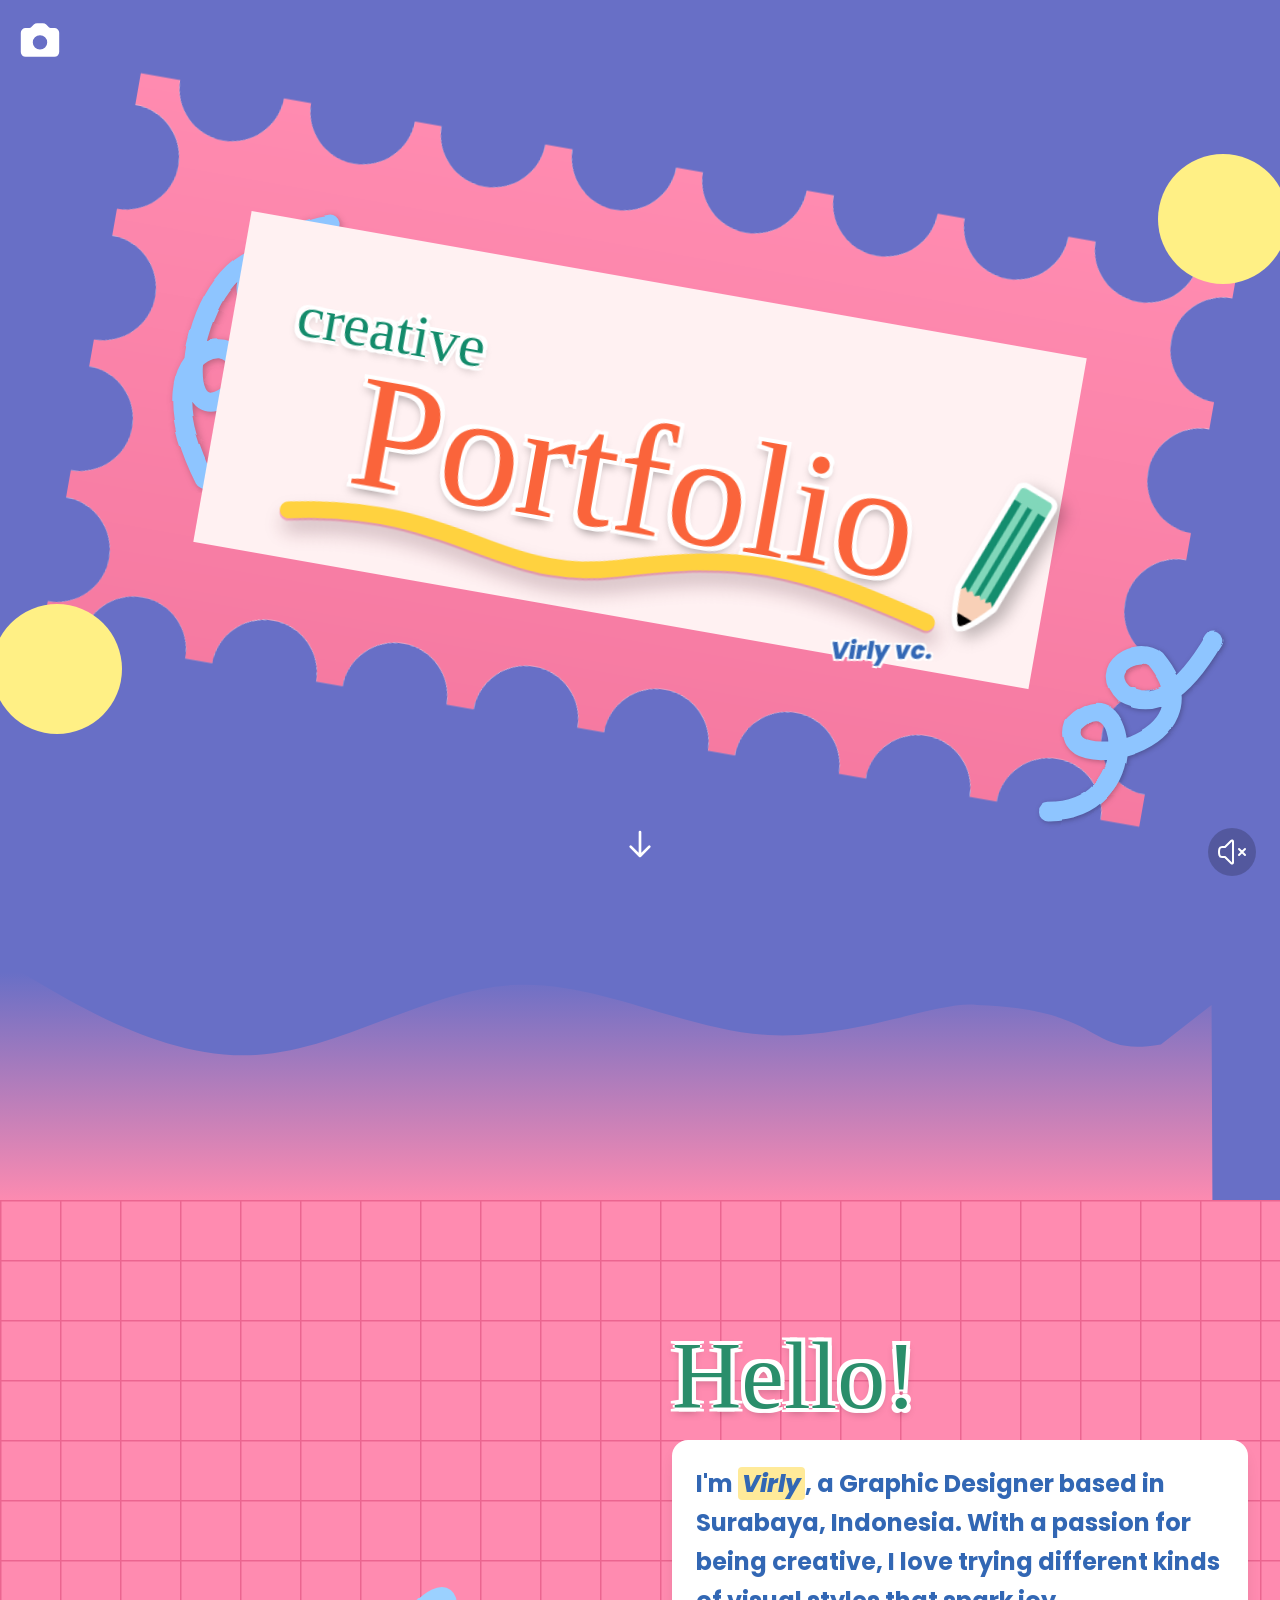
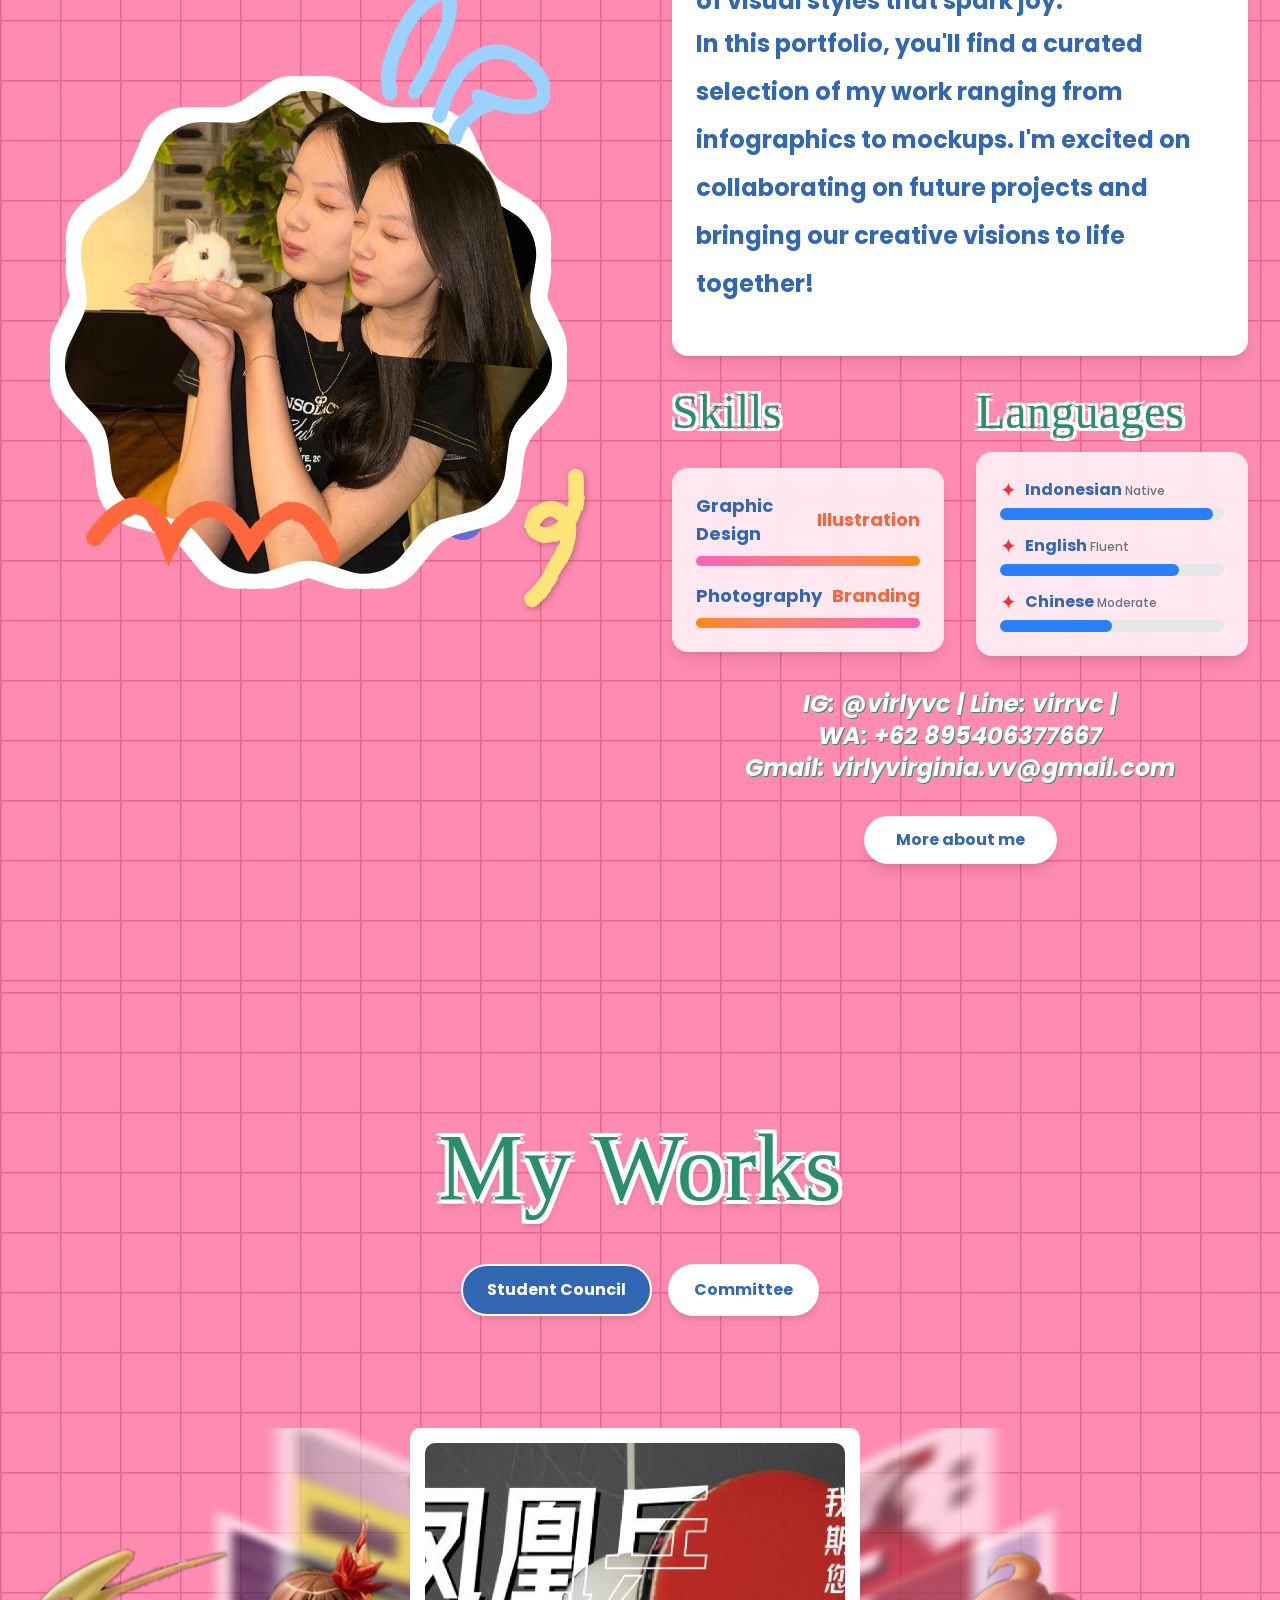
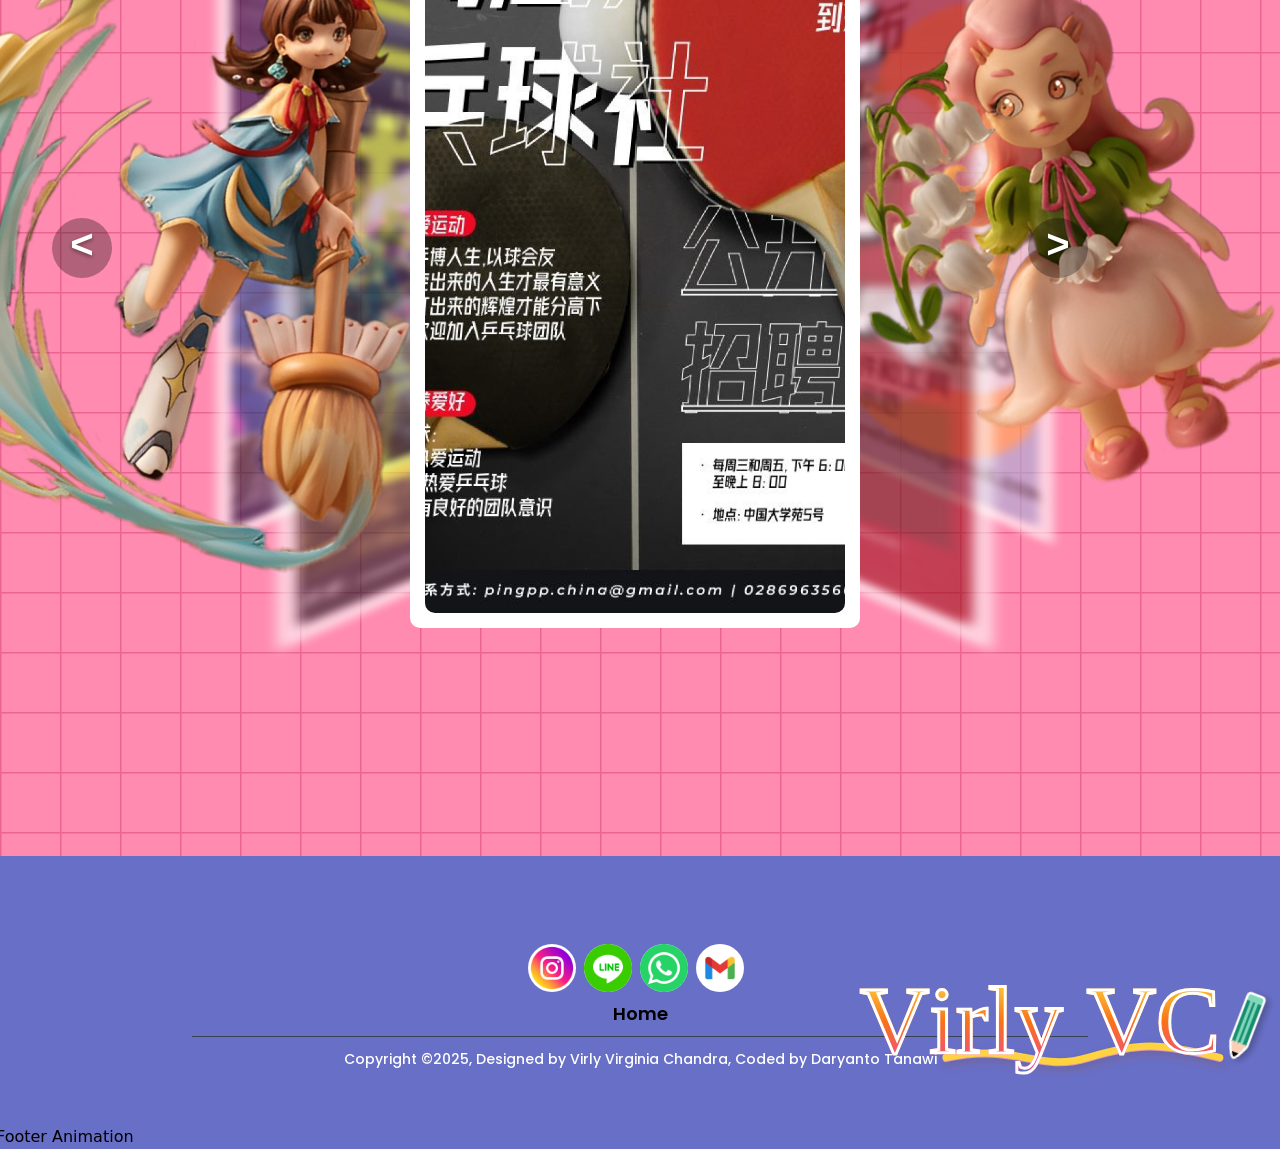
==== index.html @ 15f0fe27 "Semoga bener(?)" ====
<!DOCTYPE html>
<html lang="id">
<head>
    <meta charset="UTF-8">
    <meta name="viewport" content="width=device-width, initial-scale=1.0">
    <title>Portfolio Virly</title>

    <link rel="icon" type="image/jpeg" href="images/buat yang diatas.png">

    <link rel="stylesheet" href="app-DfEWv6P0.css">
    <script type="module" src="app-Cf7aeZ_q.js" defer></script>

    <script src="https://cdn.tailwindcss.com"></script>
    <script src="https://cdnjs.cloudflare.com/ajax/libs/gsap/2.1.3/TweenMax.min.js"></script>
    <script src="https://cdn.jsdelivr.net/npm/swiper@9/swiper-bundle.min.js"></script>
    <link rel="stylesheet" href="https://cdn.jsdelivr.net/npm/swiper@9/swiper-bundle.min.css" />
    <link rel="preconnect" href="https://fonts.googleapis.com">
    <link rel="preconnect" href="https://fonts.gstatic.com" crossorigin>
    <link href="https://fonts.googleapis.com/css2?family=Montserrat:wght@400;500&family=Plus+Jakarta+Sans:ital,wght@1,200&family=Poppins:wght@700&display=swap" rel="stylesheet">
</head>
<body class="overflow-x-hidden">
    
    <svg width="0" height="0" style="position:absolute;">
        <filter id="wobble-filter">
            <feTurbulence 
                type="fractalNoise" 
                baseFrequency="0.03" 
                numOctaves="1" 
                result="turbulence">
                <animate 
                    attributeName="baseFrequency" 
                    dur="0.2s" 
                    values="0.03;0.035;0.03" 
                    repeatCount="indefinite" />
            </feTurbulence>
            <feDisplacementMap 
                in="SourceGraphic" 
                in2="turbulence" 
                scale="4" 
                xChannelSelector="R" 
                yChannelSelector="G" />
        </filter>
    </svg>

    <main>
        <div id="global-bg" class="fixed inset-0 w-full h-full -z-10 pointer-events-none hidden">
            <video id="bg-video" autoplay loop muted playsinline
                class="absolute inset-0 w-full h-full object-cover opacity-30">
                <source src="videos/GR5.mp4" type="video/mp4">
            </video>
            <img src="images/plastic-texture.png" alt="Texture overlay"
                class="absolute inset-0 w-full h-full object-cover opacity-60">
        </div>
        <div id="design-page-wrapper">
            <section class="min-h-screen flex items-center justify-center p-4 sm:p-8 overflow-hidden bg-[#686FC6]">
                <button id="camera-trigger" class="fixed top-4 left-4 z-50 text-white hover:text-black transition-colors duration-300">
                    <svg class="w-12 h-12" fill="currentColor" viewBox="0 0 20 20"><path fill-rule="evenodd" d="M4 5a2 2 0 00-2 2v8a2 2 0 002 2h12a2 2 0 002-2V7a2 2 0 00-2-2h-1.586a1 1 0 01-.707-.293l-1.121-1.121A2 2 0 0011.172 3H8.828a2 2 0 00-1.414.586L6.293 4.707A1 1 0 015.586 5H4zm6 9a3 3 0 100-6 3 3 0 000 6z" clip-rule="evenodd"/></svg>
                </button>
                <div class="relative w-full max-w-7xl initial-animation">
                    <div class="relative">
                        <img src="images/bingkai-pink-anda.svg" 
                            class="animate-pop-in transform rotate-5 initial-animation" 
                            style="width: 100%; height: 100%; animation-delay: 0.2s; animation-fill-mode: both;" 
                            alt="Bingkai">
                        <div class="absolute top-40 left-40 -translate-x-1/4 -translate-y-1/3 text-blue-300 opacity-100 wobbly-scribble">
                            <svg width="400" height="400" viewBox="0 0 210 200" fill="none" xmlns="http://www.w3.org/2000/svg">
                                <path class="scribble-path" style="animation-delay: 3s; filter: drop-shadow(1px 1px 2px rgba(0,0,0,0.25));" d="M 59 198 C 20 120 91 115 75 151 C 33 187 56 61 106 83 C 114 92 98 114 87 109 C 68 94 97 68 125 64" stroke="currentcolor" stroke-width="10" stroke-linecap="round" stroke-linejoin="round"/>
                            </svg>
                        </div>
                        <div class="absolute bottom-15 right-1 translate-x-1/5 translate-y-1/5 text-blue-300 opacity-100 wobbly-scribble z-30">
                            <svg width="300" height="300" viewBox="0 0 210 200" fill="none" xmlns="http://www.w3.org/2000/svg">
                                <path class="scribble-path" style="animation-delay: 3.5s; filter: drop-shadow(1px 1px 2px rgba(0,0,0,0.25));" d="M 31 189 C 100 189 86 91 49 128 C 35 167 155 142 106 83 C 94 73 65 89 84 107 C 104 118 124 108 147 69" stroke="currentcolor" stroke-width="13" stroke-linecap="round" stroke-linejoin="round"/>
                            </svg>
                        </div>
                        <div class="absolute top-22 -right-10 text-yellow-200 opacity-0 animate-pop-circle" style="animation-delay: 3.8s; animation-fill-mode: both;">
                            <svg width="130" height="130" viewBox="0 0 100 100">
                                <circle cx="50" cy="50" r="50" fill="currentColor" />
                            </svg>
                        </div>
                        <div class="absolute bottom-25 -left-10 text-yellow-200 opacity-0 animate-pop-circle" style="animation-delay: 4.0s; animation-fill-mode: both;">
                            <svg width="130" height="130" viewBox="0 0 100 100">
                                <circle cx="50" cy="50" r="50" fill="currentColor" />
                            </svg>
                        </div>
                        <div class="absolute inset-0  flex items-center justify-center transform rotate-5">
                            <div class="bg-rose-50 animate-pop-in w-[calc(100%-23rem)] h-[calc(100%-27rem)] p-12 sm:p-16" 
                                style="animation-delay: 0.7s; animation-fill-mode: both;">
                                <div class="text-left animate-slide-in-up" style="animation-delay: 1.2s; animation-fill-mode: both;">
                                    <h2 class="font-drinks-fruit text-5xl sm:text-6xl" style="color: #138B6B; text-shadow: -4px -4px 0 #FFF, 4px -4px 0 #FFF, -4px 4px 0 #FFF, 4px 4px 0 #FFF, -2px 0 0 #FFF, 2px 0 0 #FFF, 0 -2px 0 #FFF, 0 2px 0 #FFF, 0 4px 8px rgba(0,0,0,0.35);">
                                        creative
                                    </h2>
                                </div>
                                <div class="text-center -mt-2 animate-slide-in-up" style="animation-delay: 1.6s; animation-fill-mode: both;">
                                    <h1 class="font-drinks-fruit font-portfolio-size leading-none" style="color: #FA643B; text-shadow: -4px -4px 0 #FFF, 4px -4px 0 #FFF, -4px 4px 0 #FFF, 4px 4px 0 #FFF, -3px 0 0 #FFF, 3px 0 0 #FFF, 0 -3px 0 #FFF, 0 3px 0 #FFF, 0 6px 10px rgba(0,0,0,0.4);">
                                        Portfolio
                                    </h1>
                                </div>
                                <div class="relative mt-[-4.5rem] h-36">
                                    <svg class="absolute top-0 left-0 w-full h-full" viewBox="0 0 300 40" style="overflow: visible;">
                                        <path class="scribble-path wobbly-scribble" style="animation-delay: 2.2s; filter: drop-shadow(2px 5px 4px rgba(0,0,0,0.2)) drop-shadow(0px 1px 0px #FFAEC7);" d="M10 25 C 80 10, 100 40, 150 25 S 220 10, 280 25" stroke="#FFD23F" stroke-width="7" fill="none" stroke-linecap="round"/>
                                        <g class="pencil-anim">
                                            <image href="images/pencil.svg" x="-15" y="-60" width="60" height="60" style="transform: rotate(335deg); filter: drop-shadow(3px 3px 3px rgba(0,0,0,0.25));" />
                                        </g>
                                    </svg>
                                    <div class="absolute -bottom-[2.5rem] w-full text-right pr-4 sm:pr-8 transform -rotate-10 animate-slide-in-right" style="animation-delay: 2.8s; animation-fill-mode: both;">
                                        <p class="font-poppins text-2xl font-extrabold italic" style="color: #3267B5; text-shadow: -2px -2px 0 #FFF, 2px -2px 0 #FFF, -2px 2px 0 #FFF, 2px 2px 0 #FFF;">
                                            Virly vc.
                                        </p>
                                    </div>
                                </div>
                            </div>
                        </div>
                    </div>
                </div>
                <div id = "scroll-arrow" class="absolute bottom-10 animate-bounce">
                    <svg xmlns="http://www.w3.org/2000/svg" class="h-8 w-8 text-white" fill="none" viewBox="0 0 24 24" stroke="currentColor">
                        <path stroke-linecap="round" stroke-linejoin="round" stroke-width="2" d="M19 14l-7 7m0 0l-7-7m7 7V3" />
                    </svg>
                </div>
            </section>
            <section id = "wave-transition-overlay" class="relative block w-full animate-wave" style="height: 300px; overflow: hidden;">
                <svg viewBox="0 0 1440 320" class="block w-full h-full" preserveAspectRatio="none">
                    <path fill="url(#gradientWave)" fill-opacity="1" 
                        d="M 0 64 L 48 90.7 C 96 117 192 171 288 165.3 C 384 160 480 96 576 90.7 C 672 85 768 139 864 144 C 960 149 1056 107 1099 112 C 1248 117 1220 168 1306 154 L 1363 112 L 1364 324 L 1321 322 C 1344 320 1248 320 1152 320 C 1056 320 960 320 864 320 C 768 320 672 320 576 320 C 480 320 384 320 288 320 C 192 320 96 320 48 320 L 0 320 Z">
                    </path>
                    <defs>
                        <linearGradient id="gradientWave" x1="0" x2="0" y1="0" y2="1">
                            <stop offset="5%" stop-color="#686FC6" />
                            <stop offset="100%" stop-color="#FF8BB0" />
                        </linearGradient>
                    </defs> 
                </svg>
            </section>
            <section id="about-me-design" class="bg-[#FF8BB0] bg-pink-grid py-20 sm:py-32 px-6 sm:px-8 relative z-10">
                <div class="animate-on-scroll max-w-[1500px] mx-auto grid grid-cols-1 md:grid-cols-2 gap-16 items-center">
                    <div class="relative w-full max-w-2xl mx-auto z-10 transform hover:scale-105 transition-transform duration-300">
                        <div class="absolute top-5 left-1/2 -translate-x-5 text-[#9BD1FF] wobbly-scribble z-30 decor-item opacity-0">  
                            <svg width="250" height="250" viewBox="0 0 100 140" fill="none">
                                <path class="scribble-path" style="animation-delay: 2s;" d="M 30 90 C 25 39 98 -3 44 90" stroke="currentColor" stroke-width="8" stroke-linecap="round"/>
                                <path class="scribble-path" style="animation-delay: 2s;" d="M 58 103 C 85 13 162 124 80 92" stroke="currentColor" stroke-width="8" stroke-linecap="round"/>
                                <path class="scribble-path" style="animation-delay: 2s;" d="M 67 115 C 67 109 80 97 85 97" stroke="currentColor" stroke-width="8" stroke-linecap="round"/>
                            </svg>
                        </div>
                        <div class="absolute -bottom-26 left-5 text-[#FF673E] wobbly-scribble z-30 decor-item opacity-0"> 
                            <svg width="300" height="300" viewBox="0 0 100 140" fill="none">
                                <path class="scribble-path" style="animation-delay: 2s;" d="M 0 25 Q 22 -6 35 28 C 38 21 54 -6 72 29 C 74 26 95 -9 110 33" stroke="currentColor" stroke-width="8" fill="none" stroke-linecap="round"/>
                            </svg>
                        </div>
                        <div class="absolute bottom-35 right-30 text-[#646CCD] opacity-0 animate-pop-circle decor-item" style="animation-delay: 2s;"> 
                            <svg width="50" height="40" viewBox="0 0 100 100">
                                <circle cx="50" cy="50" r="50" fill="currentColor" />
                            </svg>
                        </div>
                        <div class="absolute -bottom-15 -right-5 translate-x-1 translate-y-1/5 text-[#FFE479] wobbly-scribble z-30 decor-item opacity-0"> 
                            <svg width="500" height="500" viewBox="0 -50 320 200" fill="none" xmlns="http://www.w3.org/2000/svg">
                                <path class="scribble-path" style="animation-delay: 2s; filter: drop-shadow(1px 1px 2px rgba(0,0,0,0.25));" d="M 256 56 C 260 54 297 6 269 -2 C 261 -3 248 11 263 15 C 266 15 287 14 284 -22" stroke="currentcolor" stroke-width="10" stroke-linecap="round" stroke-linejoin="round"/>
                            </svg>
                        </div>
                        <img src="svg/virly-bunny.svg"
                            class="w-full h-auto relative z-10 translate-y-[-50px]
                                    [filter:drop-shadow(15px_0_0_white)_drop-shadow(-15px_0_0_white)_drop-shadow(0_15px_0_white)_drop-shadow(0_-15px_0_white)]" />
                        <img src="svg/virly-head.svg" 
                            alt="Kepala Virly luar bingkai" 
                            class="absolute top-68.5 left-82.5 w-[32%] h-auto z-20 -translate-x-4 -translate-y-8 scale-110" />
                    </div>
                    
                    <div class="animate-on-scroll flex flex-col space-y-8" style="animation-delay: 0.2s;">
                        <div>
                            <h2 class="font-drinks-fruit text-5xl md:text-8xl font-brand mb-4 animate-slide-in-up" style="color: #2A8E6B; text-shadow: -4px -4px 0 #FFF, 4px -4px 0 #FFF, -4px 4px 0 #FFF, 4px 4px 0 #FFF, -2px 0 0 #FFF, 2px 0 0 #FFF, 0 -2px 0 #FFF, 0 2px 0 #FFF, 0 4px 8px rgba(0,0,0,0.35);">Hello!</h2>
                            <div class="bg-white backdrop-blur-sm p-6 rounded-2xl shadow-lg w-full max-w-none animate-slide-in-right">
                                <p class="font-poppins font-bold text-2xl md:text-2xl leading-relaxed animate-slide-in-right" style="color: #3267B4">
                                    I'm <span class="italic font-extrabold bg-[#FFEA99] px-1 rounded">Virly</span>, a Graphic Designer based in Surabaya, Indonesia. With a passion for being creative, I love trying different kinds of visual styles that spark joy.
                                </p>
                                 <p class="font-poppins font-bold text-2xl md:text-2xl mb-6 leading-loose animate-slide-in-right" style="color: #3267B4">
                                 In this portfolio, you'll find a curated selection of my work ranging from infographics to mockups. I'm excited on collaborating on future projects and bringing our creative visions to life together!</p>
                            </div>
                        </div>

                        <div class="grid grid-cols-1 md:grid-cols-2 gap-8">
                            <div>
                                <div class="relative inline-block">
                                    <h3 class="font-drinks-fruit text-4xl md:text-5xl font-brand mb-4" style="color: #2A8E6B; text-shadow: -3px -3px 0 #FFF, 3px -3px 0 #FFF, -3px 3px 0 #FFF, 3px 3px 0 #FFF;">Skills</h3>
                                </div>
                                <div class="bg-white/80 backdrop-blur-sm p-6 rounded-2xl shadow-lg mt-4 font-poppins font-bold text-lg text-[#3267B4]">
                                    <div class="flex justify-between items-center mb-2">
                                        <span>Graphic Design</span>
                                        <span class="text-[#FA643B]">Illustration</span>
                                    </div>
                                    <div class="w-full bg-gray-200 rounded-full h-2.5">
                                        <div class="bg-gradient-to-r from-pink-400 to-orange-400 h-2.5 rounded-full"></div>
                                    </div>
                                    <div class="flex justify-between items-center mt-4 mb-2">
                                        <span>Photography</span>
                                        <span class="text-[#FA643B]">Branding</span>
                                    </div>
                                    <div class="w-full bg-gray-200 rounded-full h-2.5">
                                        <div class="bg-gradient-to-r from-orange-400 to-pink-400 h-2.5 rounded-full"></div>
                                    </div>
                                </div>
                            </div>
                
                            <div>
                                <h3 class="font-drinks-fruit text-4xl md:text-5xl font-brand mb-4" style="color: #2A8E6B; text-shadow: -3px -3px 0 #FFF, 3px -3px 0 #FFF, -3px 3px 0 #FFF, 3px 3px 0 #FFF;">Languages</h3>
                                <div class="bg-white/80 backdrop-blur-sm p-6 rounded-2xl shadow-lg mt-4 font-poppins text-[#3267B4] space-y-3">
                                    <div>
                                        <div class="flex items-center mb-1">
                                            <span class="text-red-500 text-xl mr-2">✦</span>
                                            <p class="font-bold text-md">Indonesian <span class="text-xs font-medium text-gray-500">Native</span></p>
                                        </div>
                                        <div class="w-full bg-gray-200 rounded-full h-3">
                                            <div class="bg-blue-500 h-3 rounded-full" style="width: 95%"></div>
                                        </div>
                                    </div>
                                    <div>
                                        <div class="flex items-center mb-1">
                                            <span class="text-red-500 text-xl mr-2">✦</span>
                                            <p class="font-bold text-md">English <span class="text-xs font-medium text-gray-500">Fluent</span></p>
                                        </div>
                                        <div class="w-full bg-gray-200 rounded-full h-3">
                                            <div class="bg-blue-500 h-3 rounded-full" style="width: 80%"></div>
                                        </div>
                                    </div>
                                    <div>
                                        <div class="flex items-center mb-1">
                                            <span class="text-red-500 text-xl mr-2">✦</span>
                                            <p class="font-bold text-md">Chinese <span class="text-xs font-medium text-gray-500">Moderate</span></p>
                                        </div>
                                        <div class="w-full bg-gray-200 rounded-full h-3">
                                            <div class="bg-blue-500 h-3 rounded-full" style="width: 50%"></div>
                                        </div>
                                    </div>
                                </div>
                            </div>
                        </div>

                        <div>
                            <div class="contact-links font-poppins font-bold italic text-center text-xl md:text-2xl text-white animate-slide-in-up"
                                style="text-shadow: 1px 1px 1px #2A8E6B;">
                                <p>
                                    <a href="https://www.instagram.com/virlyvc/" target="_blank" rel="noopener noreferrer">IG: @virlyvc</a> | 
                                    <a href="https://line.me/ti/p/~virrvc" target="_blank" rel="noopener noreferrer">Line: virrvc</a> | 
                                    <a href="https://wa.me/62895406377667" target="_blank" rel="noopener noreferrer">WA: +62 895406377667</a>
                                </p>
                                <p>
                                    <a href="https://mail.google.com/mail/?view=cm&fs=1&to=virlyvirginia.vv@gmail.com&su=Pertanyaan%20dari%20Website&body=Halo%20Virly%20Selamat%20Ulang%20Tahun!!!" target="_blank" rel="noopener noreferrer">Gmail: virlyvirginia.vv@gmail.com</a>
                                </p>
                            </div>
                            <div class="text-center mt-8">
                                    <button id="more-about-btn" 
                                            class="bg-white text-[#3267B4] font-poppins font-bold py-3 px-8 rounded-full shadow-lg transform hover:scale-105 transition-transform duration-300">
                                        More about me
                                    </button>
                            </div>
                        </div>
                    </div>
                </div>
            </section>
            <section id="my-works-section-design" class="w-full h-auto bg-[#FF8BB0] bg-pink-grid py-20 sm:py-32 px-6 sm:px-8 relative z-10 slider-container flex flex-col items-center">
                <h1 class="font-drinks-fruit text-5xl md:text-8xl font-brand mb-12 animate-slide-in-up" style="color: #2A8E6B; text-shadow: -4px -4px 0 #FFF, 4px -4px 0 #FFF, -4px 4px 0 #FFF, 4px 4px 0 #FFF, -2px 0 0 #FFF, 2px 0 0 #FFF, 0 -2px 0 #FFF, 0 2px 0 #FFF, 0 4px 8px rgba(0,0,0,0.35);">My Works</h1>
                <img src="images/Cathalina.png" class="w-2/3 h-auto -rotate-20 absolute z-0 translate-y-[100px] translate-x-[440px]" />
                <img src="images/eliona.png" class="w-1/2 h-auto rotate-15 absolute z-0 translate-y-[70px] -translate-x-[440px]" />
                <div id="category-filters" class="flex space-x-4 mb-12">
                    <button class="category-btn active" data-category="student-council">Student Council</button>
                    <button class="category-btn" data-category="committee">Committee</button>
                </div>
                <div id="slider-student-council" class="slider-wrapper active">
                    <div class="slider mt-16 mr-35 relative flex items-center justify-center">
                        <div class="item">
                            <img src="images/Asset 1@4x.png" alt="Student Council 1">
                        </div>
                        <div class="item">
                            <img src="images/Asset 2@4x.png" alt="Student Council 2">
                        </div>
                        <div class="item">
                            <img src="images/Asset 3@4x.png" alt="Student Council 3">
                        </div>
                        <div class="item">
                            <img src="images/Asset 4@4x.png" alt="Student Council 4">
                        </div>
                        <div class="item">
                            <img src="images/Asset 5@4x.png" alt="Student Council 5">
                        </div>
                        <div class="item">
                            <img src="images/Asset 6@4x.png" alt="Student Council 6">
                        </div>
                        <div class="item">
                            <img src="images/Asset 7@4x.png" alt="Student Council 7">
                        </div>
                        <div class="item">
                            <img src="images/Asset 8@4x.png" alt="Student Council 8">
                        </div>
                        <div class="item">
                            <img src="images/Asset 9@4x.png" alt="Student Council 9">
                        </div>
                        <div class="item">
                            <img src="images/Asset 10@4x.png" alt="Student Council 10">
                        </div>
                        <button class="next absolute top-1/2 right-[20px] transform -translate-y-1/2">></button>

                        <button class="prev absolute top-1/2 left-[20px] transform -translate-y-1/2"><</button>
                    </div>
                </div>
                <div id="slider-committee" class="slider-wrapper hidden">
                    <div class="slider mt-16 mr-35 relative flex items-center justify-center">
                        <div class="item">
                            <img src="images/Asset 13@4x.png" alt="Committee 1">
                        </div>
                        <div class="item">
                            <img src="images/Asset 14@4x.png" alt="Committee 2">
                        </div>
                        <div class="item">
                            <img src="images/Asset 15@4x.png" alt="Committee 3">
                        </div>
                        <div class="item">
                            <img src="images/pce 1@4x-100.jpg" alt="Committee 3">
                        </div>
                        <div class="item">
                            <img src="images/pce 2@4x-100.jpg" alt="Committee 3">
                        </div>
                        <div class="item">
                            <img src="images/pce 3@4x-100.jpg" alt="Committee 3">
                        </div>
                        <div class="item">
                            <img src="images/asp 1@4x-100.jpg" alt="Committee 3">
                        </div>
                        <div class="item">
                            <img src="images/asp 2@4x-100.jpg" alt="Committee 3">
                        </div>
                        <button class="next absolute top-1/2 left-360 transform translate-y-1">></button>
                        <button class="prev absolute top-1/2 right-250 transform translate-y-1"><</button>
                    </div>
                </div>
                <div id="image-lightbox" class="fixed inset-0 bg-black bg-opacity-80 flex items-center justify-center z-[900] hidden p-4">
                    <button id="close-lightbox" class="absolute top-4 right-4 text-white text-5xl font-bold">&times;</button>
                    <img id="lightbox-image" src="" alt="Full-size view" class="max-w-full max-h-full">
                </div>
            </section>
            <section id="footer-design" class="bg-[#686FC6] py-20 sm:py-20 px-6 sm:px-8 relative z-10">
                <div>
                    <img src="images/cathalina ngintip.gif" alt="Footer Animation" class="w-135 absolute bottom-0 -left-5" />
                </div>

                <div class="font-drinks-fruit text-8xl absolute bottom-20 right-15 flex items-center z-50">
                    <span class="hover-lift text-gradient-custom text-stroke-2 stroke-white">V</span>
                    <span class="hover-lift text-gradient-custom text-stroke-2 stroke-white">i</span>
                    <span class="hover-lift text-gradient-custom text-stroke-2 stroke-white">r</span>
                    <span class="hover-lift text-gradient-custom text-stroke-2 stroke-white">l</span>
                    <span class="hover-lift text-gradient-custom text-stroke-2 stroke-white">y</span>
                    <span class="w-6"></span> 
                    <span class="hover-lift text-gradient-custom text-stroke-2 stroke-white">V</span>
                    <span class="hover-lift text-gradient-custom text-stroke-2 stroke-white">C</span>
                </div>
                 <div class="relative mt-[-4.5rem] h-20">
                    <svg class="absolute top-42 right-2 w-1/4 h-auto" viewBox="0 0 300 40" style="overflow: visible;">
                        <path class="scribble-path wobbly-scribble" style="animation-delay: 2.2s; filter: drop-shadow(2px 5px 4px rgba(0,0,0,0.2)) drop-shadow(0px 1px 0px #FFAEC7);" d="M10 25 C 80 10, 100 40, 150 25 S 220 10, 280 25" stroke="#FFD23F" stroke-width="7" fill="none" stroke-linecap="round"/>
                            <g class="pencil-anim">
                            <image href="images/pencil.svg" x="-15" y="-60" width="60" height="60" style="transform: rotate(335deg); filter: drop-shadow(3px 3px 3px rgba(0,0,0,0.25));" />
                        </g>
                    </svg>
                </div>
                <div class="max-w-4xl mx-auto text-center relative z-10">

                    <div class="flex justify-center mb-2">

                        <a href="https://www.instagram.com/virlyvc/" target="_blank" rel="noopener noreferrer" class="mr-2 w-12 h-12 bg-white rounded-full flex items-center justify-center text-black hover:bg-gray-200 transition-colors duration-300 transform hover:scale-110" aria-label="Instagram">
                            <img src="images/instagram.png" alt="Instagram" class="w-full h-auto">
                        </a> 

                        <a href="https://line.me/ti/p/~virrvc" target="_blank" rel="noopener noreferrer" class="mr-2 w-12 h-12 bg-white rounded-full flex items-center justify-center text-black hover:bg-gray-200 transition-colors duration-300 transform hover:scale-110" aria-label="Line">
                            <img src="images/line.png" alt="Line" class="w-full h-auto">
                        </a>

                        <a href="https://wa.me/62895406377667" target="_blank" rel="noopener noreferrer" class="mr-2 w-12 h-12 bg-white rounded-full flex items-center justify-center text-black hover:bg-gray-200 transition-colors duration-300 transform hover:scale-110" aria-label="WhatsApp">
                            <img src="images/whatsapp.png" alt="WhatsApp" class="w-full h-auto">
                        </a>

                        <a href="https://mail.google.com/mail/?view=cm&fs=1&to=virlyvirginia.vv@gmail.com" target="_blank" rel="noopener noreferrer" class="mr-2 w-12 h-12 bg-white rounded-full flex items-center justify-center text-black hover:bg-gray-200 transition-colors duration-300 transform hover:scale-110" aria-label="Gmail">
                            <img src="images/gmail.png" alt="Gmail" class="w-full h-auto">
                        </a>
                    </div>
                    
                    
                    <div class="flex justify-center space-x-8 mb-2 text-lg font-semibold">
                        <a href="#" id="home-link" class="font-poppins hover:text-gray-300 transition-colors">Home</a>
                    </div>

                    <div class="w-full h-px bg-gray-700 mb-3"></div>

                    <p class="font-poppins text-white text-sm font-medium">Copyright ©2025, Designed by Virly Virginia Chandra, Coded by Daryanto Tanawi</p>
                </div>
            </section>

        <section id="photo-page" class="relative min-h-screen w-screen hidden items-end justify-start p-12 sm:p-16 overflow-hidden">
                <img src="images/plastic-texture.png" alt=""
                    class="absolute inset-0 w-full h-full object-cover opacity-60 pointer-events-none z-20">
                <video autoplay loop muted playsinline
                    class="absolute inset-0 w-full h-full object-cover opacity-10 pointer-events-none z-10">
                    <source src="videos/GR5.mp4" type="video/mp4">
                </video>

                <div>
                    <button id="back-trigger" class="fixed top-6 left-4 z-30 text-white hover:text-black transition-colors duration-300">
                        <svg class="w-10 h-10" xmlns="http://www.w3.org/2000/svg" fill="none" viewBox="0 0 24 24" stroke-width="4" stroke="currentColor">
                            <path stroke-linecap="round" stroke-linejoin="round" d="m 16.862 4.487 l 1.687 -1.688 a 1.875 1.875 0 1 1 2.652 2.652 L 10.582 16.07 a 4.5 4.5 0 0 1 -1.897 1.13 L 6 18 l 0.8 -2.685 a 4.5 4.5 0 0 1 1.13 -1.897 l 8.932 -8.931 Z m 0 0 L 19.5 7.125" />
                        </svg>
                    </button>

                    <div class="text-white z-9999">
                        <h1 class="text-7xl sm:text-8xl md:text-8xl tracking-tight">
                            <span class="font-plus-jakarta-sans font-extralight italic">photography </span><span class="font-montserrat font-medium">portfolio.</span>
                        </h1>
                        <div class="flex justify-between items-center mt-4 text-base sm:text-lg tracking-widest font-montserrat">
                            <p class="font-medium uppercase">BY VIRLY VC</p>
                            <p class="font-normal">2025</p>
                        </div>
                    </div>
                </div>
            </section>
            <section id="bridging-photo" class="hidden">
                <div class="tulisan-slider" style="
                    --width: 120px;
                    --height: 50px;
                    --quantity: 10;
                    font-family: 'Plus Jakarta Sans', sans-serif;
                    font-weight: bold;
                ">
                    <div class="list">
                        <div class="item" style="--position: 1; display: flex; justify-content: center; align-items: center;">Virly vc.</div>
                        <div class="item" style="--position: 2; display: flex; justify-content: center; align-items: center;">Virly vc.</div>
                        <div class="item" style="--position: 3; display: flex; justify-content: center; align-items: center;">Virly vc.</div>
                        <div class="item" style="--position: 4; display: flex; justify-content: center; align-items: center;">Virly vc.</div>
                        <div class="item" style="--position: 5; display: flex; justify-content: center; align-items: center;">Virly vc.</div>
                        <div class="item" style="--position: 6; display: flex; justify-content: center; align-items: center;">Virly vc.</div>
                        <div class="item" style="--position: 7; display: flex; justify-content: center; align-items: center;">Virly vc.</div>
                        <div class="item" style="--position: 8; display: flex; justify-content: center; align-items: center;">Virly vc.</div>
                        <div class="item" style="--position: 9; display: flex; justify-content: center; align-items: center;">Virly vc.</div>
                        <div class="item" style="--position: 10; display: flex; justify-content: center; align-items: center;">Virly vc.</div>
                    </div>
                </div>
            </section>
            <section id="about-me-photo" class="relative min-h-screen w-screen hidden flex items-center justify-center p-12 sm:p-16 overflow-hidden">
                <img src="images/plastic-texture.png" alt=""
                    class="absolute inset-0 w-full h-full object-cover opacity-60 pointer-events-none z-20">
                <video autoplay loop muted playsinline
                    class="absolute inset-0 w-full h-full object-cover opacity-30 pointer-events-none z-10">
                    <source src="videos/GR5.mp4" type="video/mp4">
                </video>

                <div class="relative z-30 max-w-6xl mx-auto grid grid-cols-1 md:grid-cols-2 gap-16 items-center top-30">
                    <div class="relative w-full h-[500px] flex items-center justify-center top-25">
                        <img src="images/Foto1.png" alt="Foto 1" 
                            class="absolute rounded-lg shadow-2xl w-full max-w-sm h-auto object-cover 
                                    transition-transform duration-300 transform -translate-x-40 -translate-y-24 z-10 hover:scale-105">
                        
                        <img src="images/Foto2.png" alt="Foto 2" 
                            class="absolute rounded-lg shadow-2xl w-full max-w-sm h-auto object-cover 
                                    transition-transform duration-300 transform -translate-x-1 -translate-y-20 z-20 hover:scale-105">
                        
                        <img src="images/Foto3.png" alt="Foto 3" 
                            class="absolute rounded-lg shadow-2xl w-full max-w-sm h-auto object-cover 
                                    transition-transform duration-300 transform translate-x-20 translate-y-1 z-30 hover:scale-105">
                        
                        <img src="images/Foto4.png" alt="Foto 4" 
                            class="absolute rounded-lg shadow-2xl w-full max-w-sm h-auto object-cover 
                                    transition-transform duration-300 transform -translate-x-24 translate-y-12 z-40 hover:scale-105">
                    </div>

                    <div class="ml-28 text-white" style="text-shadow: 1px 1px 6px rgba(0,0,0,0.8);"> 
                        <h2 class="text-6xl sm:text-7xl tracking-tight mb-6">
                            <span class="font-montserrat font-semibold italic">HI!</span>
                        </h2>
                        <div class="font-montserrat text-lg sm:text-2xl space-y-6 leading-relaxed">
                            <p>
                                I’m <span class="underline">Virly Virginia Chandra</span>, a photographer based in Surabaya, Indonesia.
                            </p>
                            <p>
                                In this portfolio, you’ll find a curated selection of
                                my work ranging from street photography to
                                editorial portrait works. I’m excited on
                                collaborating on future projects and bringing our
                                creative visions to life together. I invite you to
                                explore and take your time viewing the world
                                through my lens.
                            </p>
                            <p class="italic">
                                <span class="font-semibold">Editing Platforms : </span>
                                Adobe Lightroom | Adobe Photoshop |
                                Adobe Illustrator | Figma 
                            </p>
                        </div>
                    </div>
                <div class="text-white z-10 -translate-x-36 translate-y-10">
                    <h1 class="text-4xl sm:text-4xl md:text-4xl tracking-tight">
                        <span class="font-montserrat font-medium">Contact me: </span>
                    </h1>
                    <h1 class="text-4xl sm:text-4xl md:text-4xl tracking-tight">
                        <a href="https://mail.google.com/mail/?view=cm&fs=1&to=virlyvirginia.vv@gmail.com&su=Pertanyaan%20dari%20Website&body=Halo%20Virly%20Selamat%20Ulang%20Tahun!!!" target="_blank" rel="noopener noreferrer">
                            <span class="font-montserrat font-medium">virlyvirginia.vv@gmail.com</span>
                        </a>
                    </h1>
                </div>
                <div class="text-white z-10 -translate-x-24 translate-y-12">
                    <h1 class="text-4xl sm:text-4xl md:text-4xl tracking-tight">
                        <a href="https://wa.me/62895406377667" target="_blank" rel="noopener noreferrer">
                            <span class="font-montserrat font-medium">+62 895-4063-77667</span>
                        </a>
                    </h1>
                </div>
                <div class="text-white z-10 translate-x-[540px] -translate-y-10">
                    <h1 class="text-4xl sm:text-4xl md:text-4xl tracking-tight">
                        <span class="font-montserrat font-medium">Instagram handles: </span>
                    </h1>
                    <h1 class="text-4xl sm:text-4xl md:text-4xl tracking-tight">
                        <a href="https://www.instagram.com/virlyvc/" target="_blank" rel="noopener noreferrer">
                            <span class="font-montserrat font-medium">@virlyvc & @by_virrvc</span>
                        </a>
                    </h1>
                </div>
            </section>
            <section id="bridging-toc" class="hidden">
                <div class="tulisan-slider" style="
                    --width: 120px;
                    --height: 50px;
                    --quantity: 10;
                    font-family: 'Plus Jakarta Sans', sans-serif;
                    font-weight: bold;
                ">
                    <div class="list">
                        <div class="item" style="--position: 1; display: flex; justify-content: center; align-items: center;">TOC.</div>
                        <div class="item" style="--position: 2; display: flex; justify-content: center; align-items: center;">TOC.</div>
                        <div class="item" style="--position: 3; display: flex; justify-content: center; align-items: center;">TOC.</div>
                        <div class="item" style="--position: 4; display: flex; justify-content: center; align-items: center;">TOC.</div>
                        <div class="item" style="--position: 5; display: flex; justify-content: center; align-items: center;">TOC.</div>
                        <div class="item" style="--position: 6; display: flex; justify-content: center; align-items: center;">TOC.</div>
                        <div class="item" style="--position: 7; display: flex; justify-content: center; align-items: center;">TOC.</div>
                        <div class="item" style="--position: 8; display: flex; justify-content: center; align-items: center;">TOC.</div>
                        <div class="item" style="--position: 9; display: flex; justify-content: center; align-items: center;">TOC.</div>
                        <div class="item" style="--position: 10; display: flex; justify-content: center; align-items: center;">TOC.</div>
                    </div>
                </div>
            </section>
            <section id="table-of-contents">
                <div class="grid-3">
                    <div class="autoBLur">TABLE OF CONTENTS</div>
                    <div class="autoBLur">-AUTOMOBILE</div>
                    <div class="autoBLur">-PORTRAIT</div>
                    <div class="autoBLur">-STREET</div>
                    <div class="autoBLur">-FOOD</div>
                </div>
            </section>
            <section id="bridging-gallery" class="hidden">
                <div class="tulisan-slider" style="
                    --width: 120px;
                    --height: 50px;
                    --quantity: 10;
                    font-family: 'Plus Jakarta Sans', sans-serif;
                    font-weight: bold;
                ">
                    <div class="list">
                        <div class="item" style="--position: 1; display: flex; justify-content: center; align-items: center;">Gallery.</div>
                        <div class="item" style="--position: 2; display: flex; justify-content: center; align-items: center;">Gallery.</div>
                        <div class="item" style="--position: 3; display: flex; justify-content: center; align-items: center;">Gallery.</div>
                        <div class="item" style="--position: 4; display: flex; justify-content: center; align-items: center;">Gallery.</div>
                        <div class="item" style="--position: 5; display: flex; justify-content: center; align-items: center;">Gallery.</div>
                        <div class="item" style="--position: 6; display: flex; justify-content: center; align-items: center;">Gallery.</div>
                        <div class="item" style="--position: 7; display: flex; justify-content: center; align-items: center;">Gallery.</div>
                        <div class="item" style="--position: 8; display: flex; justify-content: center; align-items: center;">Gallery.</div>
                        <div class="item" style="--position: 9; display: flex; justify-content: center; align-items: center;">Gallery.</div>
                        <div class="item" style="--position: 10; display: flex; justify-content: center; align-items: center;">Gallery.</div>
                    </div>
                </div>
            </section>
            <section id="gallery-section" class="relative min-h-screen w-full flex flex-col items-center justify-center hidden">
                <img src="images/plastic-texture.png" alt=""
                    class="absolute inset-0 w-full h-full object-cover opacity-60 pointer-events-none z-20">
                <video autoplay loop muted playsinline
                    class="absolute inset-0 w-full h-full object-cover opacity-30 pointer-events-none z-10">
                    <source src="videos/GR5.mp4" type="video/mp4">
                </video>

                <div id="gallery-filters" class="flex space-x-4 mb-8 z-50">
                    <button class="gallery-btn active" data-category="automobile">Automobile</button>
                    <button class="gallery-btn" data-category="portrait">Portrait</button>
                    <button class="gallery-btn" data-category="street">Street</button>
                    <button class="gallery-btn" data-category="food">Food</button>
                </div>

                <div id="swiper-automobile" class="gallery-wrapper active z-50">
                    <div class="swiper gallery-cards">
                        <div class="swiper-wrapper">
                            <div class="swiper-slide"><img src="images/mobil1.png" alt=""></div>
                            <div class="swiper-slide"><img src="images/mobil2.png" alt=""></div>
                            <div class="swiper-slide"><img src="images/mobil3.png" alt=""></div>
                        </div>
                    </div>
                </div>

                <div id="swiper-portrait" class="gallery-wrapper hidden z-50">
                    <div class="swiper gallery-cards">
                        <div class="swiper-wrapper">
                            <div class="swiper-slide"><img src="images/portrait1.png" alt=""></div>
                            <div class="swiper-slide"><img src="images/portrait2.png" alt=""></div>
                            <div class="swiper-slide"><img src="images/portrait3.png" alt=""></div>
                            <div class="swiper-slide"><img src="images/portrait4.png" alt=""></div>
                            <div class="swiper-slide"><img src="images/portrait5.png" alt=""></div>
                        </div>
                    </div>
                </div>

                <div id="swiper-street" class="gallery-wrapper hidden z-50">
                    <div class="swiper gallery-cards">
                        <div class="swiper-wrapper">
                            <div class="swiper-slide"><img src="images/street1.png" alt=""></div>
                            <div class="swiper-slide"><img src="images/street2.png" alt=""></div>
                            <div class="swiper-slide"><img src="images/street3.png" alt=""></div>
                            <div class="swiper-slide"><img src="images/street4.png" alt=""></div>
                            <div class="swiper-slide"><img src="images/street5.png" alt=""></div>
                            <div class="swiper-slide"><img src="images/street6.png" alt=""></div>
                        </div>
                    </div>
                </div>
                <div id="swiper-food" class="gallery-wrapper hidden">
                    <div class="swiper gallery-cards">
                        <div class="swiper-wrapper">
                            <div class="swiper-slide"><img src="images/food1.png" alt=""></div>
                            <div class="swiper-slide"><img src="images/food2.png" alt=""></div>
                        </div>
                    </div>
                </div>

                <div id="gallery-lightbox" class="fixed inset-0 bg-black/90 flex items-center justify-center z-50 hidden">
                    <button id="close-gallery-lightbox" class="absolute top-4 right-4 text-white text-5xl">&times;</button>
                    <img id="gallery-lightbox-img" src="" class="max-w-full max-h-full rounded-xl shadow-2xl">
                </div>

            </section>
            <section id="bridging-footer" class="hidden">
                <div class="tulisan-slider" style="
                    --width: 120px;
                    --height: 50px;
                    --quantity: 10;
                    font-family: 'Plus Jakarta Sans', sans-serif;
                    font-weight: bold;
                ">
                    <div class="list">
                        <div class="item" style="--position: 1; display: flex; justify-content: center; align-items: center;">Interested?</div>
                        <div class="item" style="--position: 2; display: flex; justify-content: center; align-items: center;">Interested?</div>
                        <div class="item" style="--position: 3; display: flex; justify-content: center; align-items: center;">Interested?</div>
                        <div class="item" style="--position: 4; display: flex; justify-content: center; align-items: center;">Interested?</div>
                        <div class="item" style="--position: 5; display: flex; justify-content: center; align-items: center;">Interested?</div>
                        <div class="item" style="--position: 6; display: flex; justify-content: center; align-items: center;">Interested?</div>
                        <div class="item" style="--position: 7; display: flex; justify-content: center; align-items: center;">Interested?</div>
                        <div class="item" style="--position: 8; display: flex; justify-content: center; align-items: center;">Interested?</div>
                        <div class="item" style="--position: 9; display: flex; justify-content: center; align-items: center;">Interested?</div>
                        <div class="item" style="--position: 10; display: flex; justify-content: center; align-items: center;">Interested?</div>
                    </div>
                </div>
            </section>
            <section id="footer-photo" class="bg-black py-20 sm:py-20 px-6 sm:px-8 relative z-10">
                <div>
                    <img src="images/Foto Kamera.png" alt="Footer Animation" class="w-150 absolute bottom-0 left-0" />
                </div>

                <div class="font-montserrat italic font-bold text-8xl absolute bottom-20 right-25 flex items-center z-50">
                    <span class="hover-lift text-white">V</span>
                    <span class="hover-lift text-white">i</span>
                    <span class="hover-lift text-white">r</span>
                    <span class="hover-lift text-white">l</span>
                    <span class="hover-lift text-white">y</span>
                    <span class="w-6"></span> 
                    <span class="hover-lift text-white">V</span>
                    <span class="hover-lift text-white">C</span>
                </div>
                <div class="max-w-4xl mx-auto text-center relative z-10">

                    <div class="flex justify-center mb-2">

                        <a href="https://www.instagram.com/virlyvc/" target="_blank" rel="noopener noreferrer" class="mr-2 w-12 h-12 bg-white rounded-full flex items-center justify-center text-black hover:bg-gray-200 transition-colors duration-300 transform hover:scale-110" aria-label="Instagram">
                            <img src="images/instagram.png" alt="Instagram" class="w-full h-auto">
                        </a> 

                        <a href="https://line.me/ti/p/~virrvc" target="_blank" rel="noopener noreferrer" class="mr-2 w-12 h-12 bg-white rounded-full flex items-center justify-center text-black hover:bg-gray-200 transition-colors duration-300 transform hover:scale-110" aria-label="Line">
                            <img src="images/line.png" alt="Line" class="w-full h-auto">
                        </a>

                        <a href="https://wa.me/62895406377667" target="_blank" rel="noopener noreferrer" class="mr-2 w-12 h-12 bg-white rounded-full flex items-center justify-center text-black hover:bg-gray-200 transition-colors duration-300 transform hover:scale-110" aria-label="WhatsApp">
                            <img src="images/whatsapp.png" alt="WhatsApp" class="w-full h-auto">
                        </a>

                        <a href="https://mail.google.com/mail/?view=cm&fs=1&to=virlyvirginia.vv@gmail.com" target="_blank" rel="noopener noreferrer" class="mr-2 w-12 h-12 bg-white rounded-full flex items-center justify-center text-black hover:bg-gray-200 transition-colors duration-300 transform hover:scale-110" aria-label="Gmail">
                            <img src="images/gmail.png" alt="Gmail" class="w-full h-auto">
                        </a>
                    </div>
                    
                    
                    <div class="flex justify-center space-x-8 mb-2 text-lg font-semibold">
                        <a href="#" id="home-link" class="font-poppins text-white hover:text-gray-700 transition-colors">Home</a>
                    </div>

                    <div class="w-full h-px bg-gray-700 mb-3"></div>

                    <p class="font-poppins text-white text-sm font-medium">Copyright ©2025, Photographed by Virly Virginia Chandra, Coded by Daryanto Tanawi</p>
                </div>
            </section>

    </main>
    <div id="animated-camera-container" class="fixed inset-0 z-40 flex items-center justify-center pointer-events-none hidden">
        <img src="images/camera.svg" class="w-48 h-48 drop-shadow-lg" alt="Animasi Kamera">
    </div>
    <div id="flash-overlay" class="fixed inset-0 bg-white z-50 opacity-0 pointer-events-none hidden"></div>

    <button id="music-toggle-btn" class="fixed bottom-6 right-6 z-90 text-white bg-black/20 p-2 rounded-full hover:bg-black/40 transition-all duration-300">
    </button>

    <div id="scribble-transition-overlay" class="fixed inset-0 w-screen h-screen z-40 pointer-events-none hidden">
        <svg viewBox="0 0 100 100" class="w-full h-full" preserveAspectRatio="none">
            <path class="scribble-transition-path" stroke="black" stroke-width="200" d="M -50,50 L 150,50" />
        </svg>
    </div>

    <audio id="music-design" loop>
        <source src="music/design-music.mp3" type="audio/mpeg">
    </audio>
    <audio id="music-photo" loop>
        <source src="music/photo-music.mp3" type="audio/mpeg">
    </audio>
    <audio id="sfx-shutter">
        <source src="sfx/camera-shutter.mp3" type="audio/mpeg">
    </audio>
    <audio id="sfx-liquid">
        <source src="sfx/liquid_swoosh.mp3" type="audio/mpeg">
    </audio>

    <div id="liquid-transition-overlay">
        <div class="liquid-blob"></div>
        <div class="liquid-blob"></div>
        <div class="liquid-blob"></div>
    </div>

    <svg style="position:absolute; width:0; height:0;">
        <defs>
            <filter id="liquid-filter">
                <feGaussianBlur in="SourceGraphic" stdDeviation="15" result="blur" />
                <feColorMatrix in="blur" mode="matrix" values="1 0 0 0 0  0 1 0 0 0  0 0 1 0 0  0 0 0 30 -10" result="goo" />
                <feComposite in="SourceGraphic" in2="goo" operator="atop"/>
            </filter>
        </defs>
    </svg>

    <div id="about-me-modal" class="fixed inset-0 z-50 flex items-center justify-center p-4 hidden">
        <div id="modal-overlay" class="absolute inset-0 bg-black/70"></div>

        <div id="modal-card" class="relative bg-[#686FC6] rounded-2xl shadow-xl w-full max-w-4xl p-8 sm:p-12 text-gray-800 transform transition-all duration-300">
            <div id="cloud-frame" class="cloud-frame-container">
                <div class="cloud-frame-body"></div>
            </div>

            <div class="absolute top-10 left-10 -translate-x-1/4 -translate-y-1/3 text-blue-300 opacity-100 wobbly-scribble z-60">
                            <svg width="350" height="350" viewBox="0 0 210 200" fill="none" xmlns="http://www.w3.org/2000/svg">
                                <path class="scribble-path" style="animation-delay: 3s; filter: drop-shadow(1px 1px 2px rgba(0,0,0,0.25));" d="M 123 156 C 57 125 122 91 113 124 C 103 149 64 119 60 114" stroke="currentcolor" stroke-width="10" stroke-linecap="round" stroke-linejoin="round"/>
                            </svg>
            </div>

            <div class="absolute top-10 -left-10 text-yellow-200 opacity-0 animate-pop-circle" style="animation-delay: 3.8s; animation-fill-mode: both;">
                            <svg width="20" height="20" viewBox="0 0 100 100">
                                <circle cx="50" cy="50" r="50" fill="currentColor" />
                            </svg>
            </div>

            <button id="close-modal-btn" class="absolute top-4 right-4 text-black hover:text-red-900 transition-colors z-20">
                <svg class="w-8 h-8" fill="none" stroke="currentColor" viewBox="0 0 24 24"><path stroke-linecap="round" stroke-linejoin="round" stroke-width="2" d="M6 18L18 6M6 6l12 12"></path></svg>
            </button>
            
            
            <div class="relative z-10">
                <div class="bg-white backdrop-blur-sm p-8 rounded-2xl"> 
                    <div class="space-y-10">

                <div class="grid grid-cols-1 md:grid-cols-2 gap-x-12 gap-y-10">
                    
                    <div class="space-y-4">
                        <h3 class="font-drinks-fruit text-5xl" style="color: #E87A9A; text-shadow: -2px -2px 0 #FFF, 2px -2px 0 #FFF, -2px 2px 0 #FFF, 2px 2px 0 #FFF, -1px 0 0 #FFF, 1px 0 0 #FFF, 0 -1px 0 #FFF, 0 1px 0 #FFF, 0 4px 8px rgba(0,0,0,0.35);">Education :</h3>

                        <div class="flex items-start">
                            <span class="text-[#9f224a] text-2xl mr-3 mt-1">✦</span>
                            <div>
                                <p class="font-poppins font-bold text-lg text-[#08316C]">Surabaya Cambridge School</p>
                                <p class="font-poppins text-md text-[#08316C]">(Senior High School)</p>
                                <p class="mt-1"><span class="font-poppins font-bold italic bg-[#FFD0D0] text-[#08316C] text-sm font-bold px-2 py-1 rounded-full">2022 - 2024</span></p>
                            </div>
                        </div>

                        <div class="flex items-start">
                            <span class="text-[#9f224a] text-2xl mr-3 mt-1">✦</span>
                            <div>
                                <p class="font-poppins font-bold text-lg text-[#08316C]">Petra Christian University</p>
                                <p class="font-poppins text-md text-[#08316C]">(Visual Communication Design)</p>
                                <p class="mt-1"><span class="font-poppins font-bold italic bg-[#FFD0D0] text-[#08316C] text-sm font-bold px-2 py-1 rounded-full">2024 - now</span></p>
                            </div>
                        </div>
                    </div>

                    <div class="space-y-4">
                        <h3 class="font-drinks-fruit text-5xl" style="color: #E87A9A; text-shadow: -2px -2px 0 #FFF, 2px -2px 0 #FFF, -2px 2px 0 #FFF, 2px 2px 0 #FFF, -1px 0 0 #FFF, 1px 0 0 #FFF, 0 -1px 0 #FFF, 0 1px 0 #FFF, 0 4px 8px rgba(0,0,0,0.35);">Experiences :</h3>
                        
                        <div class="flex items-start">
                            <span class="text-[#9f224a] text-2xl mr-3 mt-1">✦</span>
                            <div>
                                <p class="font-poppins font-bold text-lg text-[#08316C]">Head of Art Department Stuco</p>
                                <p class="font-poppins text-md text-[#08316C]">Senior High Student Council</p>
                                <p class="mt-1"><span class="font-poppins font-bold italic bg-[#FFD0D0] text-[#08316C] text-sm font-bold px-2 py-1 rounded-full">2022 - 2023</span></p>
                            </div>
                        </div>

                        <div class="flex items-start">
                            <span class="text-[#9f224a] text-2xl mr-3 mt-1">✦</span>
                            <div>
                                <p class="font-poppins font-bold text-lg text-[#08316C]">Industrial Competition 2024 PCU</p>
                                <p class="font-poppins text-md text-[#08316C]">Publication Creative Department</p>
                                <p class="mt-1"><span class="font-poppins font-bold italic bg-[#FFD0D0] text-[#08316C] text-sm font-bold px-2 py-1 rounded-full">August 2024 - October 2024</span></p>
                            </div>
                        </div>

                        <div class="flex items-start">
                            <span class="text-[#9f224a] text-2xl mr-3 mt-1">✦</span>
                            <div>
                                <p class="font-poppins font-bold text-lg text-[#08316C]">Petra Civil Expo 2025 PCU</p>
                                <p class="font-poppins text-md text-[#08316C]">Publication Creative Sub-Division</p>
                                <p class="mt-1"><span class="font-poppins font-bold italic bg-[#FFD0D0] text-[#08316C] text-sm font-bold px-2 py-1 rounded-full">January 2025 - May 2025</span></p>
                            </div>
                        </div>

                        <div class="flex items-start">
                            <span class="text-[#9f224a] text-2xl mr-3 mt-1">✦</span>
                            <div>
                                <p class="font-poppins font-bold text-lg text-[#08316C]">And Many More!</p>
                                <p class="font-poppins text-md text-[#08316C]">I think</p>
                                <p class="mt-1"><span class="font-poppins font-bold italic bg-[#FFD0D0] text-[#08316C] text-sm font-bold px-2 py-1 rounded-full">Stay Tune!</span></p>
                            </div>
                        </div>
                    </div>
                </div>

                <div class="pt-4 flex items-center gap-6">
                    <div>
                        <h3 class="font-drinks-fruit text-5xl" style="color: #E87A9A; text-shadow: -2px -2px 0 #FFF, 2px -2px 0 #FFF, -2px 2px 0 #FFF, 2px 2px 0 #FFF, -1px 0 0 #FFF, 1px 0 0 #FFF, 0 -1px 0 #FFF, 0 1px 0 #FFF, 0 4px 8px rgba(0,0,0,0.35);">Softwares :</h3>
                        <p class="font-poppins font-bold italic text-md text-[#08316C] mt-1 ml-1">Apps I used for designing</p>
                    </div>

                    <div class="flex items-center gap-3">
                        <div class="bg-[#FF673E] w-16 h-16 flex items-center justify-center rounded-2xl shadow-md transform -rotate-6">
                            <span class="font-drinks-fruit font-bold text-3xl text-white">Ps</span>
                        </div>
                        <div class="bg-[#148D6E] w-16 h-16 flex items-center justify-center rounded-2xl shadow-md transform rotate-3 z-10 -ml-2">
                            <img src="https://upload.wikimedia.org/wikipedia/commons/3/33/Figma-logo.svg" alt="Figma Logo" class="w-8 h-8">
                        </div>
                        <div class="bg-[#148D6E] w-28 h-16 flex items-center justify-center rounded-2xl shadow-md transform -rotate-2 z-0 -ml-2">
                            <img src="svg/Canva_Logo_0.svg" alt="Logo Canva" class="h-10">
                        </div>
                        <div class="bg-[#FF673E] w-16 h-16 flex items-center justify-center rounded-2xl shadow-md transform rotate-6 z-10 -ml-2">
                            <span class="font-drinks-fruit font-bold text-3xl text-white">Ai</span>
                        </div>
                    </div>
                </div>
            </div>
        </div>
    </div>

</body>
</html>
---- app-DfEWv6P0.css ----
/*! tailwindcss v4.1.13 | MIT License | https://tailwindcss.com */@layer properties{@supports (((-webkit-hyphens:none)) and (not (margin-trim:inline))) or ((-moz-orient:inline) and (not (color:rgb(from red r g b)))){*,:before,:after,::backdrop{--tw-translate-x:0;--tw-translate-y:0;--tw-translate-z:0;--tw-scale-x:1;--tw-scale-y:1;--tw-scale-z:1;--tw-rotate-x:initial;--tw-rotate-y:initial;--tw-rotate-z:initial;--tw-skew-x:initial;--tw-skew-y:initial;--tw-space-y-reverse:0;--tw-space-x-reverse:0;--tw-gradient-position:initial;--tw-gradient-from:#0000;--tw-gradient-via:#0000;--tw-gradient-to:#0000;--tw-gradient-stops:initial;--tw-gradient-via-stops:initial;--tw-gradient-from-position:0%;--tw-gradient-via-position:50%;--tw-gradient-to-position:100%;--tw-leading:initial;--tw-font-weight:initial;--tw-tracking:initial;--tw-shadow:0 0 #0000;--tw-shadow-color:initial;--tw-shadow-alpha:100%;--tw-inset-shadow:0 0 #0000;--tw-inset-shadow-color:initial;--tw-inset-shadow-alpha:100%;--tw-ring-color:initial;--tw-ring-shadow:0 0 #0000;--tw-inset-ring-color:initial;--tw-inset-ring-shadow:0 0 #0000;--tw-ring-inset:initial;--tw-ring-offset-width:0px;--tw-ring-offset-color:#fff;--tw-ring-offset-shadow:0 0 #0000;--tw-blur:initial;--tw-brightness:initial;--tw-contrast:initial;--tw-grayscale:initial;--tw-hue-rotate:initial;--tw-invert:initial;--tw-opacity:initial;--tw-saturate:initial;--tw-sepia:initial;--tw-drop-shadow:initial;--tw-drop-shadow-color:initial;--tw-drop-shadow-alpha:100%;--tw-drop-shadow-size:initial;--tw-backdrop-blur:initial;--tw-backdrop-brightness:initial;--tw-backdrop-contrast:initial;--tw-backdrop-grayscale:initial;--tw-backdrop-hue-rotate:initial;--tw-backdrop-invert:initial;--tw-backdrop-opacity:initial;--tw-backdrop-saturate:initial;--tw-backdrop-sepia:initial;--tw-duration:initial;--tw-ease:initial}}}@layer theme{:root,:host{--font-sans:ui-sans-serif,system-ui,sans-serif,"Apple Color Emoji","Segoe UI Emoji","Segoe UI Symbol","Noto Color Emoji";--font-mono:ui-monospace,SFMono-Regular,Menlo,Monaco,Consolas,"Liberation Mono","Courier New",monospace;--color-red-500:oklch(63.7% .237 25.331);--color-red-900:oklch(39.6% .141 25.723);--color-orange-400:oklch(75% .183 55.934);--color-yellow-200:oklch(94.5% .129 101.54);--color-blue-300:oklch(80.9% .105 251.813);--color-blue-500:oklch(62.3% .214 259.815);--color-pink-400:oklch(71.8% .202 349.761);--color-rose-50:oklch(96.9% .015 12.422);--color-gray-200:oklch(92.8% .006 264.531);--color-gray-300:oklch(87.2% .01 258.338);--color-gray-500:oklch(55.1% .027 264.364);--color-gray-700:oklch(37.3% .034 259.733);--color-gray-800:oklch(27.8% .033 256.848);--color-black:#000;--color-white:#fff;--spacing:.25rem;--container-sm:24rem;--container-2xl:42rem;--container-4xl:56rem;--container-6xl:72rem;--container-7xl:80rem;--text-xs:.75rem;--text-xs--line-height:calc(1/.75);--text-sm:.875rem;--text-sm--line-height:calc(1.25/.875);--text-base:1rem;--text-base--line-height: 1.5 ;--text-lg:1.125rem;--text-lg--line-height:calc(1.75/1.125);--text-xl:1.25rem;--text-xl--line-height:calc(1.75/1.25);--text-2xl:1.5rem;--text-2xl--line-height:calc(2/1.5);--text-3xl:1.875rem;--text-3xl--line-height: 1.2 ;--text-4xl:2.25rem;--text-4xl--line-height:calc(2.5/2.25);--text-5xl:3rem;--text-5xl--line-height:1;--text-6xl:3.75rem;--text-6xl--line-height:1;--text-7xl:4.5rem;--text-7xl--line-height:1;--text-8xl:6rem;--text-8xl--line-height:1;--font-weight-extralight:200;--font-weight-normal:400;--font-weight-medium:500;--font-weight-semibold:600;--font-weight-bold:700;--font-weight-extrabold:800;--tracking-tight:-.025em;--tracking-widest:.1em;--leading-relaxed:1.625;--leading-loose:2;--radius-lg:.5rem;--radius-xl:.75rem;--radius-2xl:1rem;--drop-shadow-lg:0 4px 4px #00000026;--ease-out:cubic-bezier(0,0,.2,1);--animate-bounce:bounce 1s infinite;--blur-sm:8px;--default-transition-duration:.15s;--default-transition-timing-function:cubic-bezier(.4,0,.2,1);--default-font-family:var(--font-sans);--default-mono-font-family:var(--font-mono)}}@layer base{*,:after,:before,::backdrop{box-sizing:border-box;border:0 solid;margin:0;padding:0}::file-selector-button{box-sizing:border-box;border:0 solid;margin:0;padding:0}html,:host{-webkit-text-size-adjust:100%;-moz-tab-size:4;tab-size:4;line-height:1.5;font-family:var(--default-font-family,ui-sans-serif,system-ui,sans-serif,"Apple Color Emoji","Segoe UI Emoji","Segoe UI Symbol","Noto Color Emoji");font-feature-settings:var(--default-font-feature-settings,normal);font-variation-settings:var(--default-font-variation-settings,normal);-webkit-tap-highlight-color:transparent}hr{height:0;color:inherit;border-top-width:1px}abbr:where([title]){-webkit-text-decoration:underline dotted;text-decoration:underline dotted}h1,h2,h3,h4,h5,h6{font-size:inherit;font-weight:inherit}a{color:inherit;-webkit-text-decoration:inherit;text-decoration:inherit}b,strong{font-weight:bolder}code,kbd,samp,pre{font-family:var(--default-mono-font-family,ui-monospace,SFMono-Regular,Menlo,Monaco,Consolas,"Liberation Mono","Courier New",monospace);font-feature-settings:var(--default-mono-font-feature-settings,normal);font-variation-settings:var(--default-mono-font-variation-settings,normal);font-size:1em}small{font-size:80%}sub,sup{vertical-align:baseline;font-size:75%;line-height:0;position:relative}sub{bottom:-.25em}sup{top:-.5em}table{text-indent:0;border-color:inherit;border-collapse:collapse}:-moz-focusring{outline:auto}progress{vertical-align:baseline}summary{display:list-item}ol,ul,menu{list-style:none}img,svg,video,canvas,audio,iframe,embed,object{vertical-align:middle;display:block}img,video{max-width:100%;height:auto}button,input,select,optgroup,textarea{font:inherit;font-feature-settings:inherit;font-variation-settings:inherit;letter-spacing:inherit;color:inherit;opacity:1;background-color:#0000;border-radius:0}::file-selector-button{font:inherit;font-feature-settings:inherit;font-variation-settings:inherit;letter-spacing:inherit;color:inherit;opacity:1;background-color:#0000;border-radius:0}:where(select:is([multiple],[size])) optgroup{font-weight:bolder}:where(select:is([multiple],[size])) optgroup option{padding-inline-start:20px}::file-selector-button{margin-inline-end:4px}::placeholder{opacity:1}@supports (not ((-webkit-appearance:-apple-pay-button))) or (contain-intrinsic-size:1px){::placeholder{color:currentColor}@supports (color:color-mix(in lab,red,red)){::placeholder{color:color-mix(in oklab,currentcolor 50%,transparent)}}}textarea{resize:vertical}::-webkit-search-decoration{-webkit-appearance:none}::-webkit-date-and-time-value{min-height:1lh;text-align:inherit}::-webkit-datetime-edit{display:inline-flex}::-webkit-datetime-edit-fields-wrapper{padding:0}::-webkit-datetime-edit{padding-block:0}::-webkit-datetime-edit-year-field{padding-block:0}::-webkit-datetime-edit-month-field{padding-block:0}::-webkit-datetime-edit-day-field{padding-block:0}::-webkit-datetime-edit-hour-field{padding-block:0}::-webkit-datetime-edit-minute-field{padding-block:0}::-webkit-datetime-edit-second-field{padding-block:0}::-webkit-datetime-edit-millisecond-field{padding-block:0}::-webkit-datetime-edit-meridiem-field{padding-block:0}::-webkit-calendar-picker-indicator{line-height:1}:-moz-ui-invalid{box-shadow:none}button,input:where([type=button],[type=reset],[type=submit]){-webkit-appearance:button;-moz-appearance:button;appearance:button}::file-selector-button{-webkit-appearance:button;-moz-appearance:button;appearance:button}::-webkit-inner-spin-button{height:auto}::-webkit-outer-spin-button{height:auto}[hidden]:where(:not([hidden=until-found])){display:none!important}}@layer components;@layer utilities{.pointer-events-none{pointer-events:none}.visible{visibility:visible}.absolute{position:absolute}.fixed{position:fixed}.relative{position:relative}.static{position:static}.inset-0{inset:calc(var(--spacing)*0)}.top-0{top:calc(var(--spacing)*0)}.top-1\/2{top:50%}.top-4{top:calc(var(--spacing)*4)}.top-5{top:calc(var(--spacing)*5)}.top-6{top:calc(var(--spacing)*6)}.top-10{top:calc(var(--spacing)*10)}.top-22{top:calc(var(--spacing)*22)}.top-25{top:calc(var(--spacing)*25)}.top-30{top:calc(var(--spacing)*30)}.top-40{top:calc(var(--spacing)*40)}.top-42{top:calc(var(--spacing)*42)}.top-68\.5{top:calc(var(--spacing)*68.5)}.-right-5{right:calc(var(--spacing)*-5)}.-right-10{right:calc(var(--spacing)*-10)}.right-1{right:calc(var(--spacing)*1)}.right-2{right:calc(var(--spacing)*2)}.right-4{right:calc(var(--spacing)*4)}.right-6{right:calc(var(--spacing)*6)}.right-15{right:calc(var(--spacing)*15)}.right-25{right:calc(var(--spacing)*25)}.right-30{right:calc(var(--spacing)*30)}.right-250{right:calc(var(--spacing)*250)}.right-\[20px\]{right:20px}.-bottom-15{bottom:calc(var(--spacing)*-15)}.-bottom-26{bottom:calc(var(--spacing)*-26)}.-bottom-\[2\.5rem\]{bottom:-2.5rem}.bottom-0{bottom:calc(var(--spacing)*0)}.bottom-6{bottom:calc(var(--spacing)*6)}.bottom-10{bottom:calc(var(--spacing)*10)}.bottom-15{bottom:calc(var(--spacing)*15)}.bottom-20{bottom:calc(var(--spacing)*20)}.bottom-25{bottom:calc(var(--spacing)*25)}.bottom-35{bottom:calc(var(--spacing)*35)}.-left-5{left:calc(var(--spacing)*-5)}.-left-10{left:calc(var(--spacing)*-10)}.left-0{left:calc(var(--spacing)*0)}.left-1\/2{left:50%}.left-4{left:calc(var(--spacing)*4)}.left-5{left:calc(var(--spacing)*5)}.left-10{left:calc(var(--spacing)*10)}.left-40{left:calc(var(--spacing)*40)}.left-82\.5{left:calc(var(--spacing)*82.5)}.left-360{left:calc(var(--spacing)*360)}.left-\[20px\]{left:20px}.-z-10{z-index:-10}.z-0{z-index:0}.z-10{z-index:10}.z-20{z-index:20}.z-30{z-index:30}.z-40{z-index:40}.z-50{z-index:50}.z-60{z-index:60}.z-90{z-index:90}.z-9999{z-index:9999}.z-\[900\]{z-index:900}.mx-auto{margin-inline:auto}.-mt-2{margin-top:calc(var(--spacing)*-2)}.mt-1{margin-top:calc(var(--spacing)*1)}.mt-4{margin-top:calc(var(--spacing)*4)}.mt-8{margin-top:calc(var(--spacing)*8)}.mt-16{margin-top:calc(var(--spacing)*16)}.mt-\[-4\.5rem\]{margin-top:-4.5rem}.mr-2{margin-right:calc(var(--spacing)*2)}.mr-3{margin-right:calc(var(--spacing)*3)}.mr-35{margin-right:calc(var(--spacing)*35)}.mb-1{margin-bottom:calc(var(--spacing)*1)}.mb-2{margin-bottom:calc(var(--spacing)*2)}.mb-3{margin-bottom:calc(var(--spacing)*3)}.mb-4{margin-bottom:calc(var(--spacing)*4)}.mb-6{margin-bottom:calc(var(--spacing)*6)}.mb-8{margin-bottom:calc(var(--spacing)*8)}.mb-12{margin-bottom:calc(var(--spacing)*12)}.-ml-2{margin-left:calc(var(--spacing)*-2)}.ml-1{margin-left:calc(var(--spacing)*1)}.ml-28{margin-left:calc(var(--spacing)*28)}.block{display:block}.flex{display:flex}.grid{display:grid}.hidden{display:none}.inline-block{display:inline-block}.table{display:table}.h-2\.5{height:calc(var(--spacing)*2.5)}.h-3{height:calc(var(--spacing)*3)}.h-8{height:calc(var(--spacing)*8)}.h-10{height:calc(var(--spacing)*10)}.h-12{height:calc(var(--spacing)*12)}.h-16{height:calc(var(--spacing)*16)}.h-20{height:calc(var(--spacing)*20)}.h-36{height:calc(var(--spacing)*36)}.h-48{height:calc(var(--spacing)*48)}.h-\[500px\]{height:500px}.h-\[calc\(100\%-27rem\)\]{height:calc(100% - 27rem)}.h-auto{height:auto}.h-full{height:100%}.h-px{height:1px}.h-screen{height:100vh}.max-h-full{max-height:100%}.min-h-screen{min-height:100vh}.w-1\/2{width:50%}.w-1\/4{width:25%}.w-2\/3{width:66.6667%}.w-6{width:calc(var(--spacing)*6)}.w-8{width:calc(var(--spacing)*8)}.w-10{width:calc(var(--spacing)*10)}.w-12{width:calc(var(--spacing)*12)}.w-16{width:calc(var(--spacing)*16)}.w-28{width:calc(var(--spacing)*28)}.w-48{width:calc(var(--spacing)*48)}.w-135{width:calc(var(--spacing)*135)}.w-150{width:calc(var(--spacing)*150)}.w-\[32\%\]{width:32%}.w-\[calc\(100\%-23rem\)\]{width:calc(100% - 23rem)}.w-full{width:100%}.w-screen{width:100vw}.max-w-2xl{max-width:var(--container-2xl)}.max-w-4xl{max-width:var(--container-4xl)}.max-w-6xl{max-width:var(--container-6xl)}.max-w-7xl{max-width:var(--container-7xl)}.max-w-\[1500px\]{max-width:1500px}.max-w-full{max-width:100%}.max-w-none{max-width:none}.max-w-sm{max-width:var(--container-sm)}.-translate-x-1{--tw-translate-x:calc(var(--spacing)*-1);translate:var(--tw-translate-x)var(--tw-translate-y)}.-translate-x-1\/4{--tw-translate-x: -25% ;translate:var(--tw-translate-x)var(--tw-translate-y)}.-translate-x-4{--tw-translate-x:calc(var(--spacing)*-4);translate:var(--tw-translate-x)var(--tw-translate-y)}.-translate-x-5{--tw-translate-x:calc(var(--spacing)*-5);translate:var(--tw-translate-x)var(--tw-translate-y)}.-translate-x-24{--tw-translate-x:calc(var(--spacing)*-24);translate:var(--tw-translate-x)var(--tw-translate-y)}.-translate-x-36{--tw-translate-x:calc(var(--spacing)*-36);translate:var(--tw-translate-x)var(--tw-translate-y)}.-translate-x-40{--tw-translate-x:calc(var(--spacing)*-40);translate:var(--tw-translate-x)var(--tw-translate-y)}.-translate-x-\[440px\]{--tw-translate-x: -440px ;translate:var(--tw-translate-x)var(--tw-translate-y)}.translate-x-1{--tw-translate-x:calc(var(--spacing)*1);translate:var(--tw-translate-x)var(--tw-translate-y)}.translate-x-1\/5{--tw-translate-x: 20% ;translate:var(--tw-translate-x)var(--tw-translate-y)}.translate-x-20{--tw-translate-x:calc(var(--spacing)*20);translate:var(--tw-translate-x)var(--tw-translate-y)}.translate-x-\[440px\]{--tw-translate-x:440px;translate:var(--tw-translate-x)var(--tw-translate-y)}.translate-x-\[540px\]{--tw-translate-x:540px;translate:var(--tw-translate-x)var(--tw-translate-y)}.-translate-y-1\/2{--tw-translate-y: -50% ;translate:var(--tw-translate-x)var(--tw-translate-y)}.-translate-y-1\/3{--tw-translate-y:calc(calc(1/3*100%)*-1);translate:var(--tw-translate-x)var(--tw-translate-y)}.-translate-y-8{--tw-translate-y:calc(var(--spacing)*-8);translate:var(--tw-translate-x)var(--tw-translate-y)}.-translate-y-10{--tw-translate-y:calc(var(--spacing)*-10);translate:var(--tw-translate-x)var(--tw-translate-y)}.-translate-y-20{--tw-translate-y:calc(var(--spacing)*-20);translate:var(--tw-translate-x)var(--tw-translate-y)}.-translate-y-24{--tw-translate-y:calc(var(--spacing)*-24);translate:var(--tw-translate-x)var(--tw-translate-y)}.translate-y-0{--tw-translate-y:calc(var(--spacing)*0);translate:var(--tw-translate-x)var(--tw-translate-y)}.translate-y-1{--tw-translate-y:calc(var(--spacing)*1);translate:var(--tw-translate-x)var(--tw-translate-y)}.translate-y-1\/5{--tw-translate-y: 20% ;translate:var(--tw-translate-x)var(--tw-translate-y)}.translate-y-10{--tw-translate-y:calc(var(--spacing)*10);translate:var(--tw-translate-x)var(--tw-translate-y)}.translate-y-12{--tw-translate-y:calc(var(--spacing)*12);translate:var(--tw-translate-x)var(--tw-translate-y)}.translate-y-\[-50px\]{--tw-translate-y:-50px;translate:var(--tw-translate-x)var(--tw-translate-y)}.translate-y-\[70px\]{--tw-translate-y:70px;translate:var(--tw-translate-x)var(--tw-translate-y)}.translate-y-\[100px\]{--tw-translate-y:100px;translate:var(--tw-translate-x)var(--tw-translate-y)}.scale-110{--tw-scale-x:110%;--tw-scale-y:110%;--tw-scale-z:110%;scale:var(--tw-scale-x)var(--tw-scale-y)}.-rotate-2{rotate:-2deg}.-rotate-6{rotate:-6deg}.-rotate-10{rotate:-10deg}.-rotate-20{rotate:-20deg}.rotate-3{rotate:3deg}.rotate-5{rotate:5deg}.rotate-6{rotate:6deg}.rotate-15{rotate:15deg}.transform{transform:var(--tw-rotate-x,)var(--tw-rotate-y,)var(--tw-rotate-z,)var(--tw-skew-x,)var(--tw-skew-y,)}.animate-bounce{animation:var(--animate-bounce)}.resize{resize:both}.grid-cols-1{grid-template-columns:repeat(1,minmax(0,1fr))}.flex-col{flex-direction:column}.items-center{align-items:center}.items-end{align-items:flex-end}.items-start{align-items:flex-start}.justify-between{justify-content:space-between}.justify-center{justify-content:center}.justify-start{justify-content:flex-start}.gap-3{gap:calc(var(--spacing)*3)}.gap-6{gap:calc(var(--spacing)*6)}.gap-8{gap:calc(var(--spacing)*8)}.gap-16{gap:calc(var(--spacing)*16)}:where(.space-y-3>:not(:last-child)){--tw-space-y-reverse:0;margin-block-start:calc(calc(var(--spacing)*3)*var(--tw-space-y-reverse));margin-block-end:calc(calc(var(--spacing)*3)*calc(1 - var(--tw-space-y-reverse)))}:where(.space-y-4>:not(:last-child)){--tw-space-y-reverse:0;margin-block-start:calc(calc(var(--spacing)*4)*var(--tw-space-y-reverse));margin-block-end:calc(calc(var(--spacing)*4)*calc(1 - var(--tw-space-y-reverse)))}:where(.space-y-6>:not(:last-child)){--tw-space-y-reverse:0;margin-block-start:calc(calc(var(--spacing)*6)*var(--tw-space-y-reverse));margin-block-end:calc(calc(var(--spacing)*6)*calc(1 - var(--tw-space-y-reverse)))}:where(.space-y-8>:not(:last-child)){--tw-space-y-reverse:0;margin-block-start:calc(calc(var(--spacing)*8)*var(--tw-space-y-reverse));margin-block-end:calc(calc(var(--spacing)*8)*calc(1 - var(--tw-space-y-reverse)))}:where(.space-y-10>:not(:last-child)){--tw-space-y-reverse:0;margin-block-start:calc(calc(var(--spacing)*10)*var(--tw-space-y-reverse));margin-block-end:calc(calc(var(--spacing)*10)*calc(1 - var(--tw-space-y-reverse)))}.gap-x-12{column-gap:calc(var(--spacing)*12)}:where(.space-x-4>:not(:last-child)){--tw-space-x-reverse:0;margin-inline-start:calc(calc(var(--spacing)*4)*var(--tw-space-x-reverse));margin-inline-end:calc(calc(var(--spacing)*4)*calc(1 - var(--tw-space-x-reverse)))}:where(.space-x-8>:not(:last-child)){--tw-space-x-reverse:0;margin-inline-start:calc(calc(var(--spacing)*8)*var(--tw-space-x-reverse));margin-inline-end:calc(calc(var(--spacing)*8)*calc(1 - var(--tw-space-x-reverse)))}.gap-y-10{row-gap:calc(var(--spacing)*10)}.overflow-hidden{overflow:hidden}.overflow-x-hidden{overflow-x:hidden}.rounded{border-radius:.25rem}.rounded-2xl{border-radius:var(--radius-2xl)}.rounded-full{border-radius:3.40282e38px}.rounded-lg{border-radius:var(--radius-lg)}.rounded-xl{border-radius:var(--radius-xl)}.bg-\[\#148D6E\]{background-color:#148d6e}.bg-\[\#686FC6\]{background-color:#686fc6}.bg-\[\#FF8BB0\]{background-color:#ff8bb0}.bg-\[\#FF673E\]{background-color:#ff673e}.bg-\[\#FFD0D0\]{background-color:#ffd0d0}.bg-\[\#FFEA99\]{background-color:#ffea99}.bg-black{background-color:var(--color-black)}.bg-black\/20{background-color:#0003}@supports (color:color-mix(in lab,red,red)){.bg-black\/20{background-color:color-mix(in oklab,var(--color-black)20%,transparent)}}.bg-black\/70{background-color:#000000b3}@supports (color:color-mix(in lab,red,red)){.bg-black\/70{background-color:color-mix(in oklab,var(--color-black)70%,transparent)}}.bg-black\/90{background-color:#000000e6}@supports (color:color-mix(in lab,red,red)){.bg-black\/90{background-color:color-mix(in oklab,var(--color-black)90%,transparent)}}.bg-blue-500{background-color:var(--color-blue-500)}.bg-gray-200{background-color:var(--color-gray-200)}.bg-gray-700{background-color:var(--color-gray-700)}.bg-rose-50{background-color:var(--color-rose-50)}.bg-white{background-color:var(--color-white)}.bg-white\/80{background-color:#fffc}@supports (color:color-mix(in lab,red,red)){.bg-white\/80{background-color:color-mix(in oklab,var(--color-white)80%,transparent)}}.bg-gradient-to-r{--tw-gradient-position:to right in oklab;background-image:linear-gradient(var(--tw-gradient-stops))}.from-orange-400{--tw-gradient-from:var(--color-orange-400);--tw-gradient-stops:var(--tw-gradient-via-stops,var(--tw-gradient-position),var(--tw-gradient-from)var(--tw-gradient-from-position),var(--tw-gradient-to)var(--tw-gradient-to-position))}.from-pink-400{--tw-gradient-from:var(--color-pink-400);--tw-gradient-stops:var(--tw-gradient-via-stops,var(--tw-gradient-position),var(--tw-gradient-from)var(--tw-gradient-from-position),var(--tw-gradient-to)var(--tw-gradient-to-position))}.to-orange-400{--tw-gradient-to:var(--color-orange-400);--tw-gradient-stops:var(--tw-gradient-via-stops,var(--tw-gradient-position),var(--tw-gradient-from)var(--tw-gradient-from-position),var(--tw-gradient-to)var(--tw-gradient-to-position))}.to-pink-400{--tw-gradient-to:var(--color-pink-400);--tw-gradient-stops:var(--tw-gradient-via-stops,var(--tw-gradient-position),var(--tw-gradient-from)var(--tw-gradient-from-position),var(--tw-gradient-to)var(--tw-gradient-to-position))}.stroke-white{stroke:var(--color-white)}.object-cover{object-fit:cover}.p-2{padding:calc(var(--spacing)*2)}.p-4{padding:calc(var(--spacing)*4)}.p-6{padding:calc(var(--spacing)*6)}.p-8{padding:calc(var(--spacing)*8)}.p-12{padding:calc(var(--spacing)*12)}.px-1{padding-inline:calc(var(--spacing)*1)}.px-2{padding-inline:calc(var(--spacing)*2)}.px-6{padding-inline:calc(var(--spacing)*6)}.px-8{padding-inline:calc(var(--spacing)*8)}.py-1{padding-block:calc(var(--spacing)*1)}.py-3{padding-block:calc(var(--spacing)*3)}.py-20{padding-block:calc(var(--spacing)*20)}.pt-4{padding-top:calc(var(--spacing)*4)}.pr-4{padding-right:calc(var(--spacing)*4)}.text-center{text-align:center}.text-left{text-align:left}.text-right{text-align:right}.text-2xl{font-size:var(--text-2xl);line-height:var(--tw-leading,var(--text-2xl--line-height))}.text-3xl{font-size:var(--text-3xl);line-height:var(--tw-leading,var(--text-3xl--line-height))}.text-4xl{font-size:var(--text-4xl);line-height:var(--tw-leading,var(--text-4xl--line-height))}.text-5xl{font-size:var(--text-5xl);line-height:var(--tw-leading,var(--text-5xl--line-height))}.text-6xl{font-size:var(--text-6xl);line-height:var(--tw-leading,var(--text-6xl--line-height))}.text-7xl{font-size:var(--text-7xl);line-height:var(--tw-leading,var(--text-7xl--line-height))}.text-8xl{font-size:var(--text-8xl);line-height:var(--tw-leading,var(--text-8xl--line-height))}.text-base{font-size:var(--text-base);line-height:var(--tw-leading,var(--text-base--line-height))}.text-lg{font-size:var(--text-lg);line-height:var(--tw-leading,var(--text-lg--line-height))}.text-sm{font-size:var(--text-sm);line-height:var(--tw-leading,var(--text-sm--line-height))}.text-xl{font-size:var(--text-xl);line-height:var(--tw-leading,var(--text-xl--line-height))}.text-xs{font-size:var(--text-xs);line-height:var(--tw-leading,var(--text-xs--line-height))}.leading-loose{--tw-leading:var(--leading-loose);line-height:var(--leading-loose)}.leading-none{--tw-leading:1;line-height:1}.leading-relaxed{--tw-leading:var(--leading-relaxed);line-height:var(--leading-relaxed)}.font-bold{--tw-font-weight:var(--font-weight-bold);font-weight:var(--font-weight-bold)}.font-extrabold{--tw-font-weight:var(--font-weight-extrabold);font-weight:var(--font-weight-extrabold)}.font-extralight{--tw-font-weight:var(--font-weight-extralight);font-weight:var(--font-weight-extralight)}.font-medium{--tw-font-weight:var(--font-weight-medium);font-weight:var(--font-weight-medium)}.font-normal{--tw-font-weight:var(--font-weight-normal);font-weight:var(--font-weight-normal)}.font-semibold{--tw-font-weight:var(--font-weight-semibold);font-weight:var(--font-weight-semibold)}.tracking-tight{--tw-tracking:var(--tracking-tight);letter-spacing:var(--tracking-tight)}.tracking-widest{--tw-tracking:var(--tracking-widest);letter-spacing:var(--tracking-widest)}.text-\[\#9BD1FF\]{color:#9bd1ff}.text-\[\#9f224a\]{color:#9f224a}.text-\[\#646CCD\]{color:#646ccd}.text-\[\#3267B4\]{color:#3267b4}.text-\[\#08316C\]{color:#08316c}.text-\[\#FA643B\]{color:#fa643b}.text-\[\#FF673E\]{color:#ff673e}.text-\[\#FFE479\]{color:#ffe479}.text-black{color:var(--color-black)}.text-blue-300{color:var(--color-blue-300)}.text-gray-500{color:var(--color-gray-500)}.text-gray-800{color:var(--color-gray-800)}.text-red-500{color:var(--color-red-500)}.text-white{color:var(--color-white)}.text-yellow-200{color:var(--color-yellow-200)}.uppercase{text-transform:uppercase}.italic{font-style:italic}.underline{text-decoration-line:underline}.opacity-0{opacity:0}.opacity-10{opacity:.1}.opacity-30{opacity:.3}.opacity-60{opacity:.6}.opacity-100{opacity:1}.shadow-2xl{--tw-shadow:0 25px 50px -12px var(--tw-shadow-color,#00000040);box-shadow:var(--tw-inset-shadow),var(--tw-inset-ring-shadow),var(--tw-ring-offset-shadow),var(--tw-ring-shadow),var(--tw-shadow)}.shadow-lg{--tw-shadow:0 10px 15px -3px var(--tw-shadow-color,#0000001a),0 4px 6px -4px var(--tw-shadow-color,#0000001a);box-shadow:var(--tw-inset-shadow),var(--tw-inset-ring-shadow),var(--tw-ring-offset-shadow),var(--tw-ring-shadow),var(--tw-shadow)}.shadow-md{--tw-shadow:0 4px 6px -1px var(--tw-shadow-color,#0000001a),0 2px 4px -2px var(--tw-shadow-color,#0000001a);box-shadow:var(--tw-inset-shadow),var(--tw-inset-ring-shadow),var(--tw-ring-offset-shadow),var(--tw-ring-shadow),var(--tw-shadow)}.shadow-xl{--tw-shadow:0 20px 25px -5px var(--tw-shadow-color,#0000001a),0 8px 10px -6px var(--tw-shadow-color,#0000001a);box-shadow:var(--tw-inset-shadow),var(--tw-inset-ring-shadow),var(--tw-ring-offset-shadow),var(--tw-ring-shadow),var(--tw-shadow)}.blur{--tw-blur:blur(8px);filter:var(--tw-blur,)var(--tw-brightness,)var(--tw-contrast,)var(--tw-grayscale,)var(--tw-hue-rotate,)var(--tw-invert,)var(--tw-saturate,)var(--tw-sepia,)var(--tw-drop-shadow,)}.drop-shadow-lg{--tw-drop-shadow-size:drop-shadow(0 4px 4px var(--tw-drop-shadow-color,#00000026));--tw-drop-shadow:drop-shadow(var(--drop-shadow-lg));filter:var(--tw-blur,)var(--tw-brightness,)var(--tw-contrast,)var(--tw-grayscale,)var(--tw-hue-rotate,)var(--tw-invert,)var(--tw-saturate,)var(--tw-sepia,)var(--tw-drop-shadow,)}.\[filter\:drop-shadow\(15px_0_0_white\)_drop-shadow\(-15px_0_0_white\)_drop-shadow\(0_15px_0_white\)_drop-shadow\(0_-15px_0_white\)\]{filter:drop-shadow(15px 0 #fff)drop-shadow(-15px 0 #fff)drop-shadow(0 15px #fff)drop-shadow(0 -15px #fff)}.filter{filter:var(--tw-blur,)var(--tw-brightness,)var(--tw-contrast,)var(--tw-grayscale,)var(--tw-hue-rotate,)var(--tw-invert,)var(--tw-saturate,)var(--tw-sepia,)var(--tw-drop-shadow,)}.backdrop-blur-sm{--tw-backdrop-blur:blur(var(--blur-sm));-webkit-backdrop-filter:var(--tw-backdrop-blur,)var(--tw-backdrop-brightness,)var(--tw-backdrop-contrast,)var(--tw-backdrop-grayscale,)var(--tw-backdrop-hue-rotate,)var(--tw-backdrop-invert,)var(--tw-backdrop-opacity,)var(--tw-backdrop-saturate,)var(--tw-backdrop-sepia,);backdrop-filter:var(--tw-backdrop-blur,)var(--tw-backdrop-brightness,)var(--tw-backdrop-contrast,)var(--tw-backdrop-grayscale,)var(--tw-backdrop-hue-rotate,)var(--tw-backdrop-invert,)var(--tw-backdrop-opacity,)var(--tw-backdrop-saturate,)var(--tw-backdrop-sepia,)}.transition{transition-property:color,background-color,border-color,outline-color,text-decoration-color,fill,stroke,--tw-gradient-from,--tw-gradient-via,--tw-gradient-to,opacity,box-shadow,transform,translate,scale,rotate,filter,-webkit-backdrop-filter,backdrop-filter,display,content-visibility,overlay,pointer-events;transition-timing-function:var(--tw-ease,var(--default-transition-timing-function));transition-duration:var(--tw-duration,var(--default-transition-duration))}.transition-all{transition-property:all;transition-timing-function:var(--tw-ease,var(--default-transition-timing-function));transition-duration:var(--tw-duration,var(--default-transition-duration))}.transition-colors{transition-property:color,background-color,border-color,outline-color,text-decoration-color,fill,stroke,--tw-gradient-from,--tw-gradient-via,--tw-gradient-to;transition-timing-function:var(--tw-ease,var(--default-transition-timing-function));transition-duration:var(--tw-duration,var(--default-transition-duration))}.transition-transform{transition-property:transform,translate,scale,rotate;transition-timing-function:var(--tw-ease,var(--default-transition-timing-function));transition-duration:var(--tw-duration,var(--default-transition-duration))}.duration-300{--tw-duration:.3s;transition-duration:.3s}.duration-700{--tw-duration:.7s;transition-duration:.7s}.ease-out{--tw-ease:var(--ease-out);transition-timing-function:var(--ease-out)}@media (hover:hover){.hover\:scale-105:hover{--tw-scale-x:105%;--tw-scale-y:105%;--tw-scale-z:105%;scale:var(--tw-scale-x)var(--tw-scale-y)}.hover\:scale-110:hover{--tw-scale-x:110%;--tw-scale-y:110%;--tw-scale-z:110%;scale:var(--tw-scale-x)var(--tw-scale-y)}.hover\:bg-black\/40:hover{background-color:#0006}@supports (color:color-mix(in lab,red,red)){.hover\:bg-black\/40:hover{background-color:color-mix(in oklab,var(--color-black)40%,transparent)}}.hover\:bg-gray-200:hover{background-color:var(--color-gray-200)}.hover\:text-black:hover{color:var(--color-black)}.hover\:text-gray-300:hover{color:var(--color-gray-300)}.hover\:text-gray-700:hover{color:var(--color-gray-700)}.hover\:text-red-900:hover{color:var(--color-red-900)}}@media (min-width:40rem){.sm\:p-8{padding:calc(var(--spacing)*8)}.sm\:p-12{padding:calc(var(--spacing)*12)}.sm\:p-16{padding:calc(var(--spacing)*16)}.sm\:px-8{padding-inline:calc(var(--spacing)*8)}.sm\:py-20{padding-block:calc(var(--spacing)*20)}.sm\:py-32{padding-block:calc(var(--spacing)*32)}.sm\:pr-8{padding-right:calc(var(--spacing)*8)}.sm\:text-2xl{font-size:var(--text-2xl);line-height:var(--tw-leading,var(--text-2xl--line-height))}.sm\:text-4xl{font-size:var(--text-4xl);line-height:var(--tw-leading,var(--text-4xl--line-height))}.sm\:text-6xl{font-size:var(--text-6xl);line-height:var(--tw-leading,var(--text-6xl--line-height))}.sm\:text-7xl{font-size:var(--text-7xl);line-height:var(--tw-leading,var(--text-7xl--line-height))}.sm\:text-8xl{font-size:var(--text-8xl);line-height:var(--tw-leading,var(--text-8xl--line-height))}.sm\:text-lg{font-size:var(--text-lg);line-height:var(--tw-leading,var(--text-lg--line-height))}}@media (min-width:48rem){.md\:grid-cols-2{grid-template-columns:repeat(2,minmax(0,1fr))}.md\:text-2xl{font-size:var(--text-2xl);line-height:var(--tw-leading,var(--text-2xl--line-height))}.md\:text-4xl{font-size:var(--text-4xl);line-height:var(--tw-leading,var(--text-4xl--line-height))}.md\:text-5xl{font-size:var(--text-5xl);line-height:var(--tw-leading,var(--text-5xl--line-height))}.md\:text-8xl{font-size:var(--text-8xl);line-height:var(--tw-leading,var(--text-8xl--line-height))}}}@font-face{font-family:Drinks Fruit;src:url(/fonts/NAMA_FILE_FONT_ANDA.woff2)format("woff2"),url(/fonts/NAMA_FILE_FONT_ANDA.ttf)format("truetype");font-weight:400;font-style:normal}body{transition:background-color .5s ease-in-out;overflow-x:hidden}body.design-active{background-image:linear-gradient(#686fc6,#a482d4 35%,#fdbfdf)}body.photo-active{background-color:#000}.font-poppins{font-family:Poppins,sans-serif}.font-drinks-fruit{font-family:Drinks Fruit,cursive}.font-montserrat{font-family:Montserrat,sans-serif}.font-plus-jakarta-sans{font-family:Plus Jakarta Sans,sans-serif}.font-portfolio-size{font-size:clamp(4rem,15vw,10rem)}html{scroll-behavior:smooth}@keyframes pop-in{0%{opacity:0;transform:rotate(5deg)scale(.5)}80%{opacity:1;transform:rotate(5deg)scale(1.05)}to{opacity:1;transform:rotate(5deg)scale(1)}}.animate-pop-in{animation:.7s ease-out forwards pop-in}@keyframes slide-in-up{0%{opacity:0;transform:translateY(40px)}to{opacity:1;transform:translateY(0)}}.animate-slide-in-up{animation:.6s ease-out forwards slide-in-up}@keyframes slide-in-right{0%{opacity:0;transform:translate(50%)}to{opacity:1;transform:translate(0)}}.animate-slide-in-right{animation:.7s ease-out forwards slide-in-right}.scribble-path{stroke-dasharray:1000;stroke-dashoffset:1000px;animation:4.5s ease-out forwards draw-scribble}#about-me-design .scribble-path{animation-play-state:paused}#about-me-design .start-animation .scribble-path{animation-play-state:running}@keyframes draw-scribble{to{stroke-dashoffset:0}}.pencil-anim{offset-path:path("M 10 25 C 80 10, 100 40, 150 25 S 220 10, 300 25");opacity:0;animation:2.5s ease-out 2.2s forwards move-pencil}@keyframes move-pencil{0%{offset-distance:0%;opacity:1}98%{offset-distance:200%;opacity:1}to{offset-distance:200%;opacity:1}}@keyframes pop-circle{0%{opacity:0;transform:scale(0)}80%{opacity:1;transform:scale(1.1)}to{opacity:1;transform:scale(1)}}.animate-pop-circle{animation:.5s ease-out forwards pop-circle}.wobbly-scribble{filter:url(#wobble-filter)}@keyframes camera-slide-in{0%{opacity:0;transform:translateY(100vh)scale(.3)rotate(-15deg)}to{opacity:1;transform:translateY(0)scale(1)rotate(0)}}.animate-camera-slide{animation:.8s cubic-bezier(.25,1,.5,1) forwards camera-slide-in}@keyframes shutter-click{0%,to{transform:scale(1)}50%{transform:scale(.95)}}.animate-shutter-click{animation:.2s ease-in-out shutter-click}@keyframes screen-flash{0%{opacity:0}20%{opacity:1}to{opacity:0}}.animate-flash{animation:.7s ease-out forwards screen-flash}.scribble-transition-path{stroke-dasharray:200;stroke-dashoffset:200px}.animate-scribble-wipe{animation:1.2s cubic-bezier(.65,0,.35,1) forwards draw-wipe}.bg-pink-grid{background-image:url("data:image/svg+xml;utf8,<svg width='60' height='60' viewBox='0 0 40 40' xmlns='http://www.w3.org/2000/svg'><rect width='1' height='40' fill='%23EB6590'/><rect height='1' width='40' fill='%23EB6590'/></svg>");background-repeat:repeat;animation:10s linear infinite alternate subtleGrid}@keyframes subtleGrid{0%{background-position:0 0}to{background-position:100px 50px}}@keyframes draw-wipe{to{stroke-dashoffset:0}}@keyframes waveMotion{0%{d:path("M0,64L48,90.7C96,117,192,171,288,165.3C384,160,480,96,576,90.7C672,85,768,139,864,144C960,149,1056,107,1152,112C1248,117,1344,171,1392,197.3L1440,224L1440,320L0,320Z")}50%{d:path("M0,80L48,100C96,120,192,160,288,150C384,140,480,100,576,95C672,90,768,135,864,140C960,145,1056,110,1152,120C1248,130,1344,180,1392,200L1440,220L1440,320L0,320Z")}to{d:path("M0,64L48,90.7C96,117,192,171,288,165.3C384,160,480,96,576,90.7C672,85,768,139,864,144C960,149,1056,107,1152,112C1248,117,1344,171,1392,197.3L1440,224L1440,320L0,320Z")}}.animate-wave path{animation:3s ease-in-out infinite waveMotion}#photo-page{z-index:1;position:relative}#liquid-transition-overlay{visibility:hidden;pointer-events:none;filter:url(#liquid-filter);position:fixed;top:0;right:0;bottom:0;left:0;z-index:9999!important}body>#liquid-transition-overlay{isolation:isolate}.liquid-blob{opacity:1;border-radius:50%;transition:transform 1.6s cubic-bezier(.83,0,.17,1);position:absolute;transform:scale(0)}.liquid-blob:first-child{background-color:#8e44ad;width:150px;height:150px;top:20%;left:20%}.liquid-blob:nth-child(2){background-color:#2980b9;width:250px;height:250px;transition-delay:.15s;top:50%;left:75%}.liquid-blob:nth-child(3){background-color:#3498db;width:200px;height:200px;transition-delay:.25s;top:65%;left:15%}#liquid-transition-overlay.is-active{visibility:visible;pointer-events:all}#liquid-transition-overlay.is-active .liquid-blob{transform:scale(35)}.liquid-transition-active #photo-page{z-index:-1!important}.contact-links a{color:#fff;text-decoration:none;transition:transform .2s ease-out,color .2s ease-out;display:inline-block}.contact-links a:hover{color:#0084ff;text-shadow:-2px -2px #fff,2px -2px #fff,-2px 2px #fff,2px 2px #fff;transform:translateY(-4px)scale(1.1)}#about-me-modal.hidden{display:none}@keyframes slideUpAndFadeIn{0%{opacity:0;transform:translateY(100px)}to{opacity:1;transform:translateY(0)}}.animate-slide-up{animation:.6s cubic-bezier(.25,1,.5,1) forwards slideUpAndFadeIn}.cloud-frame-container{z-index:5;position:absolute;top:4rem;right:4rem;bottom:4rem;left:4rem}.cloud-frame-body{background-color:#fff;border-radius:30px;width:100%;height:100%;position:absolute}.cloud-bump{background-color:#fff;border-radius:50%;position:absolute}.category-btn{color:#3267b4;cursor:pointer;background-color:#fff;border:2px solid #0000;border-radius:9999px;padding:.75rem 1.5rem;font-family:Poppins,sans-serif;font-weight:700;transition:transform .3s,background-color .3s,color .3s;transform:scale(1);box-shadow:0 4px 6px #0000001a}.category-btn:hover{transform:scale(1.05)}.category-btn.active{color:#fff;background-color:#3267b4;border:2px solid #fff}.slider-wrapper{justify-content:center;width:100%;transition:opacity .5s ease-in-out,transform .5s ease-in-out;display:flex}.slider-wrapper.hidden{display:none}.slider-wrapper.fade-out{opacity:0;transform:scale(.95)}.slider-wrapper.fade-in{opacity:1;transform:scale(1)}@keyframes fadeIn{0%{opacity:0;transform:scale(.95)}to{opacity:1;transform:scale(1)}}.slider-wrapper.fade-in{animation:.5s ease-in-out forwards fadeIn}.slider-container{justify-content:center;align-items:center;min-height:100vh;margin:0;font-family:monospace;display:flex;overflow:hidden}.slider{width:130%;max-width:1500px;height:900px;position:relative;overflow:hidden}.item{text-align:justify;background-color:#fff;border-radius:10px;width:450px;height:800px;padding:15px;transition:all .5s;position:absolute;top:0;left:calc(50% - 160px)}.slider .item img{object-fit:cover;border-radius:10px;width:100%;height:100%}.slider-wrapper .next,.slider-wrapper .prev{color:#fff;cursor:pointer;z-index:10;text-shadow:0 2px 4px #0006;background-color:#0000004d;border:none;border-radius:50%;justify-content:center;align-items:center;width:60px;height:60px;font-size:2.5rem;font-weight:700;transition:background-color .3s,transform .3s;display:flex;position:absolute;top:50%;transform:translateY(-50%)}.slider-wrapper .prev{left:20px}.slider-wrapper .next{right:20px}.slider-wrapper .next:hover,.slider-wrapper .prev:hover{background-color:#0009;transform:translateY(-50%)scale(1.1)}#image-lightbox{transition:opacity .3s ease-in-out}#image-lightbox.hidden{opacity:0;pointer-events:none}#image-lightbox:not(.hidden){opacity:1;pointer-events:auto}#lightbox-image{border-radius:8px;max-width:90vw;max-height:90vh;box-shadow:0 10px 25px #00000080}#close-lightbox{transition:transform .2s}#close-lightbox:hover{transform:scale(1.2)}.bg-blue-grid{background-image:url("data:image/svg+xml;utf8,<svg width='60' height='60' viewBox='0 0 40 40' xmlns='http://www.w3.org/2000/svg'><rect width='1' height='40' fill='%23686FC6'/><rect height='1' width='40' fill='%23686FC6'/></svg>")}.text-gradient-custom{color:#0000;background-image:linear-gradient(#fde047,#f97316,#ec4899);-webkit-background-clip:text;background-clip:text}.text-stroke-2{-webkit-text-stroke-width:3px;text-stroke-width:3px}.stroke-white{-webkit-text-stroke-color:white!important;text-stroke-color:white!important}.hover-lift{cursor:pointer;transition:transform .3s;display:inline-block}.hover-lift:hover{transform:translateY(-25px)}.tulisan-slider{width:100%;height:var(--height);overflow:hidden;-webkit-mask-image:linear-gradient(90deg,#0000,#000 10% 90%,#0000);mask-image:linear-gradient(90deg,#0000,#000 10%,#000 90%,#0000)}.tulisan-slider .list{width:100%;min-width:calc(var(--width)*var(--quantity));display:flex;position:relative}.tulisan-slider .list .item{width:var(--width);height:var(--height);color:#fff;background:0 0;border:none;font-size:24px;transition:filter .5s;animation:10s linear infinite autoRun;position:absolute;left:100%;animation-delay:calc((10s/var(--quantity))*(var(--position) - 1) - 10s)!important}.tulisan-slider .list .item img{width:100%}@keyframes autoRun{0%{left:100%}to{left:calc(var(--width)*-1)}}.tulisan-slider .item:hover{filter:grayscale(0)}.tulisan-slider[reverse=true] .item{animation:10s linear infinite reversePlay}@keyframes reversePlay{0%{left:calc(var(--width)*-1)}to{left:100%}}.grid-3{font-family:Montserrat;font:bold;color:#fff;grid-template-rows:repeat(6,100px);grid-template-columns:repeat(6,1fr);gap:50px;margin-top:80px;font-size:6rem;display:grid}.grid-3 div{text-wrap:nowrap;grid-column:2/4}.grid-3 div:nth-child(2n){text-align:right}.grid-3 div:nth-child(4){grid-column:2/3}.grid-3 div:nth-child(5){grid-column:2/6}.autoBLur{animation:linear both autoBLurAnimation;animation-timeline:view()}@keyframes autoBLurAnimation{0%{filter:blur(40px)}45%,55%{filter:blur()}to{filter:blur(40px)}}.gallery-cards{width:500px;height:700px}.swiper-slide img{object-fit:cover;border-radius:18px;width:100%;height:100%}.gallery-btn{color:#000;cursor:pointer;background-color:#fff;border:2px solid #0000;border-radius:9999px;padding:.75rem 1.5rem;font-family:Montserrat,sans-serif;font-weight:700;transition:transform .3s,background-color .3s,color .3s;transform:scale(1);box-shadow:0 4px 6px #0000001a}.gallery-btn:hover{transform:scale(1.05)}.gallery-btn.active{color:#fff;background-color:gray;border:2px solid #fff}@property --tw-translate-x{syntax:"*";inherits:false;initial-value:0}@property --tw-translate-y{syntax:"*";inherits:false;initial-value:0}@property --tw-translate-z{syntax:"*";inherits:false;initial-value:0}@property --tw-scale-x{syntax:"*";inherits:false;initial-value:1}@property --tw-scale-y{syntax:"*";inherits:false;initial-value:1}@property --tw-scale-z{syntax:"*";inherits:false;initial-value:1}@property --tw-rotate-x{syntax:"*";inherits:false}@property --tw-rotate-y{syntax:"*";inherits:false}@property --tw-rotate-z{syntax:"*";inherits:false}@property --tw-skew-x{syntax:"*";inherits:false}@property --tw-skew-y{syntax:"*";inherits:false}@property --tw-space-y-reverse{syntax:"*";inherits:false;initial-value:0}@property --tw-space-x-reverse{syntax:"*";inherits:false;initial-value:0}@property --tw-gradient-position{syntax:"*";inherits:false}@property --tw-gradient-from{syntax:"<color>";inherits:false;initial-value:#0000}@property --tw-gradient-via{syntax:"<color>";inherits:false;initial-value:#0000}@property --tw-gradient-to{syntax:"<color>";inherits:false;initial-value:#0000}@property --tw-gradient-stops{syntax:"*";inherits:false}@property --tw-gradient-via-stops{syntax:"*";inherits:false}@property --tw-gradient-from-position{syntax:"<length-percentage>";inherits:false;initial-value:0%}@property --tw-gradient-via-position{syntax:"<length-percentage>";inherits:false;initial-value:50%}@property --tw-gradient-to-position{syntax:"<length-percentage>";inherits:false;initial-value:100%}@property --tw-leading{syntax:"*";inherits:false}@property --tw-font-weight{syntax:"*";inherits:false}@property --tw-tracking{syntax:"*";inherits:false}@property --tw-shadow{syntax:"*";inherits:false;initial-value:0 0 #0000}@property --tw-shadow-color{syntax:"*";inherits:false}@property --tw-shadow-alpha{syntax:"<percentage>";inherits:false;initial-value:100%}@property --tw-inset-shadow{syntax:"*";inherits:false;initial-value:0 0 #0000}@property --tw-inset-shadow-color{syntax:"*";inherits:false}@property --tw-inset-shadow-alpha{syntax:"<percentage>";inherits:false;initial-value:100%}@property --tw-ring-color{syntax:"*";inherits:false}@property --tw-ring-shadow{syntax:"*";inherits:false;initial-value:0 0 #0000}@property --tw-inset-ring-color{syntax:"*";inherits:false}@property --tw-inset-ring-shadow{syntax:"*";inherits:false;initial-value:0 0 #0000}@property --tw-ring-inset{syntax:"*";inherits:false}@property --tw-ring-offset-width{syntax:"<length>";inherits:false;initial-value:0}@property --tw-ring-offset-color{syntax:"*";inherits:false;initial-value:#fff}@property --tw-ring-offset-shadow{syntax:"*";inherits:false;initial-value:0 0 #0000}@property --tw-blur{syntax:"*";inherits:false}@property --tw-brightness{syntax:"*";inherits:false}@property --tw-contrast{syntax:"*";inherits:false}@property --tw-grayscale{syntax:"*";inherits:false}@property --tw-hue-rotate{syntax:"*";inherits:false}@property --tw-invert{syntax:"*";inherits:false}@property --tw-opacity{syntax:"*";inherits:false}@property --tw-saturate{syntax:"*";inherits:false}@property --tw-sepia{syntax:"*";inherits:false}@property --tw-drop-shadow{syntax:"*";inherits:false}@property --tw-drop-shadow-color{syntax:"*";inherits:false}@property --tw-drop-shadow-alpha{syntax:"<percentage>";inherits:false;initial-value:100%}@property --tw-drop-shadow-size{syntax:"*";inherits:false}@property --tw-backdrop-blur{syntax:"*";inherits:false}@property --tw-backdrop-brightness{syntax:"*";inherits:false}@property --tw-backdrop-contrast{syntax:"*";inherits:false}@property --tw-backdrop-grayscale{syntax:"*";inherits:false}@property --tw-backdrop-hue-rotate{syntax:"*";inherits:false}@property --tw-backdrop-invert{syntax:"*";inherits:false}@property --tw-backdrop-opacity{syntax:"*";inherits:false}@property --tw-backdrop-saturate{syntax:"*";inherits:false}@property --tw-backdrop-sepia{syntax:"*";inherits:false}@property --tw-duration{syntax:"*";inherits:false}@property --tw-ease{syntax:"*";inherits:false}@keyframes bounce{0%,to{animation-timing-function:cubic-bezier(.8,0,1,1);transform:translateY(-25%)}50%{animation-timing-function:cubic-bezier(0,0,.2,1);transform:none}}
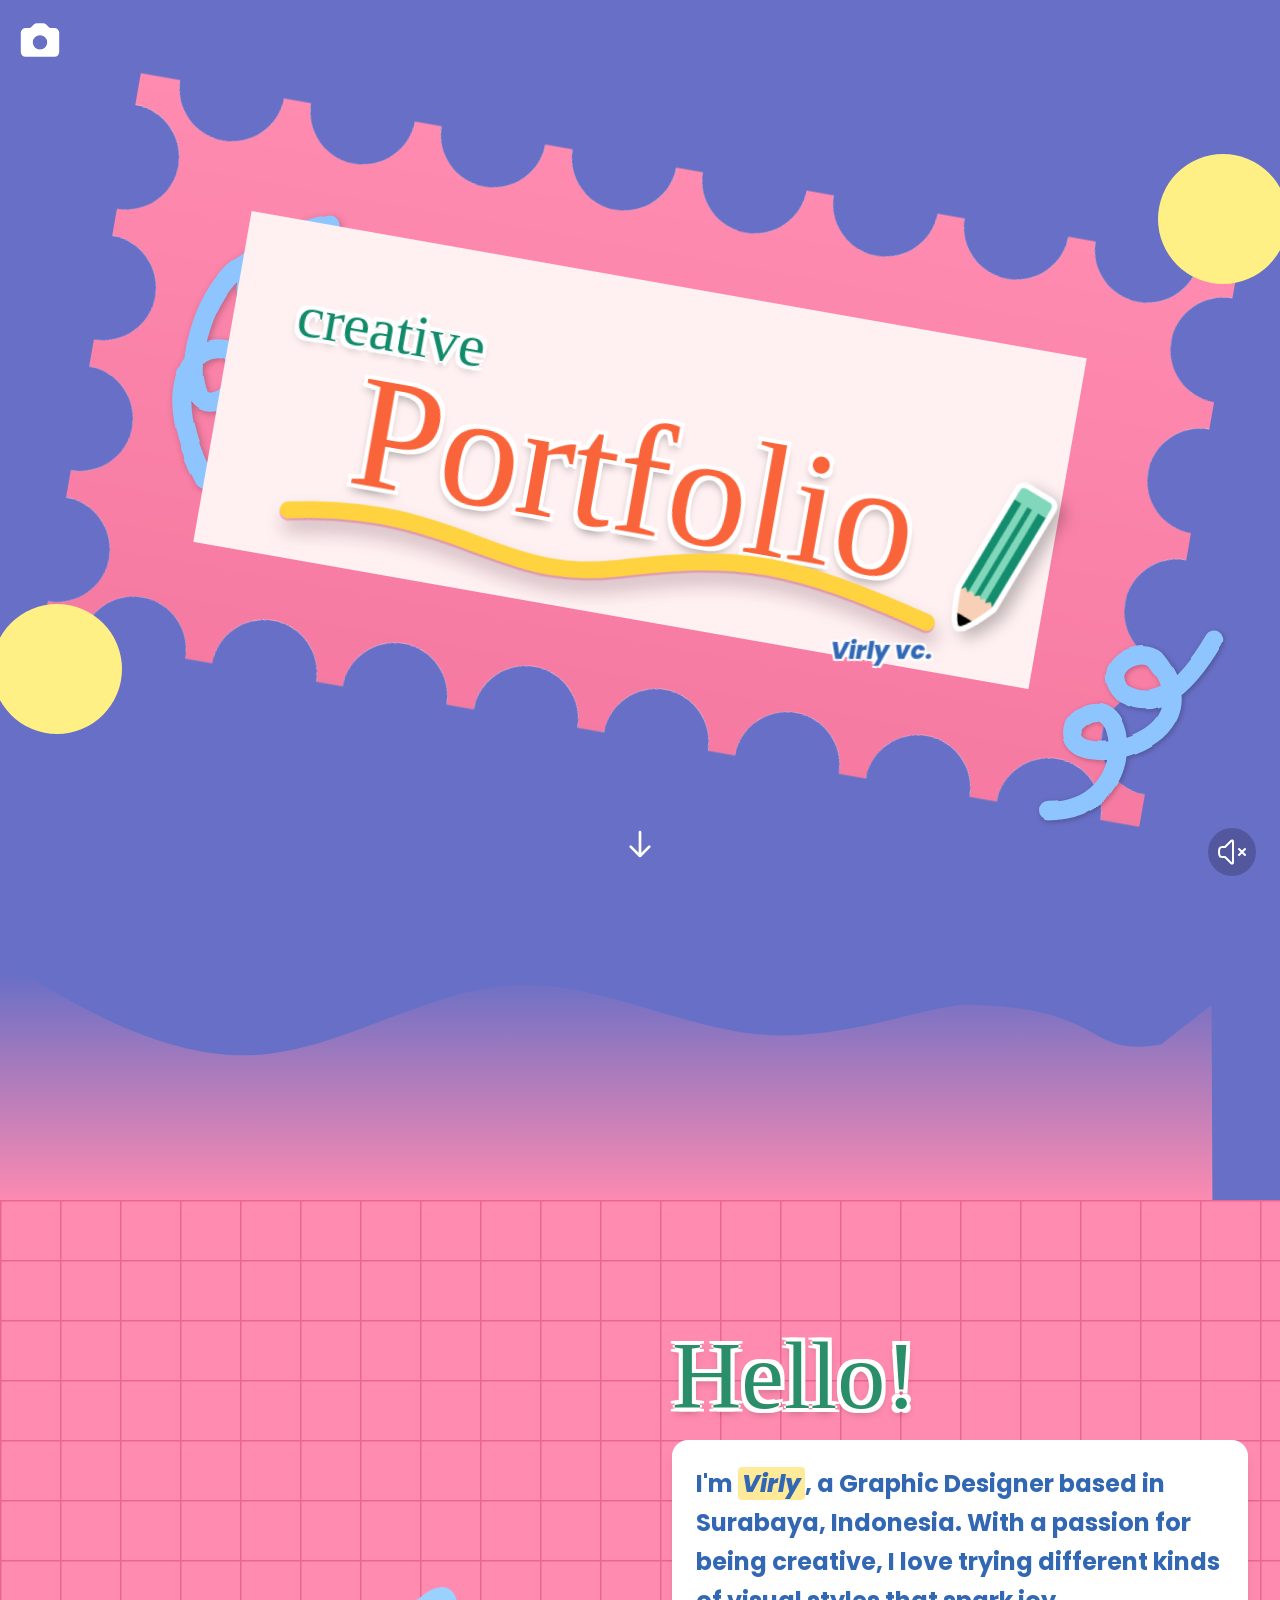
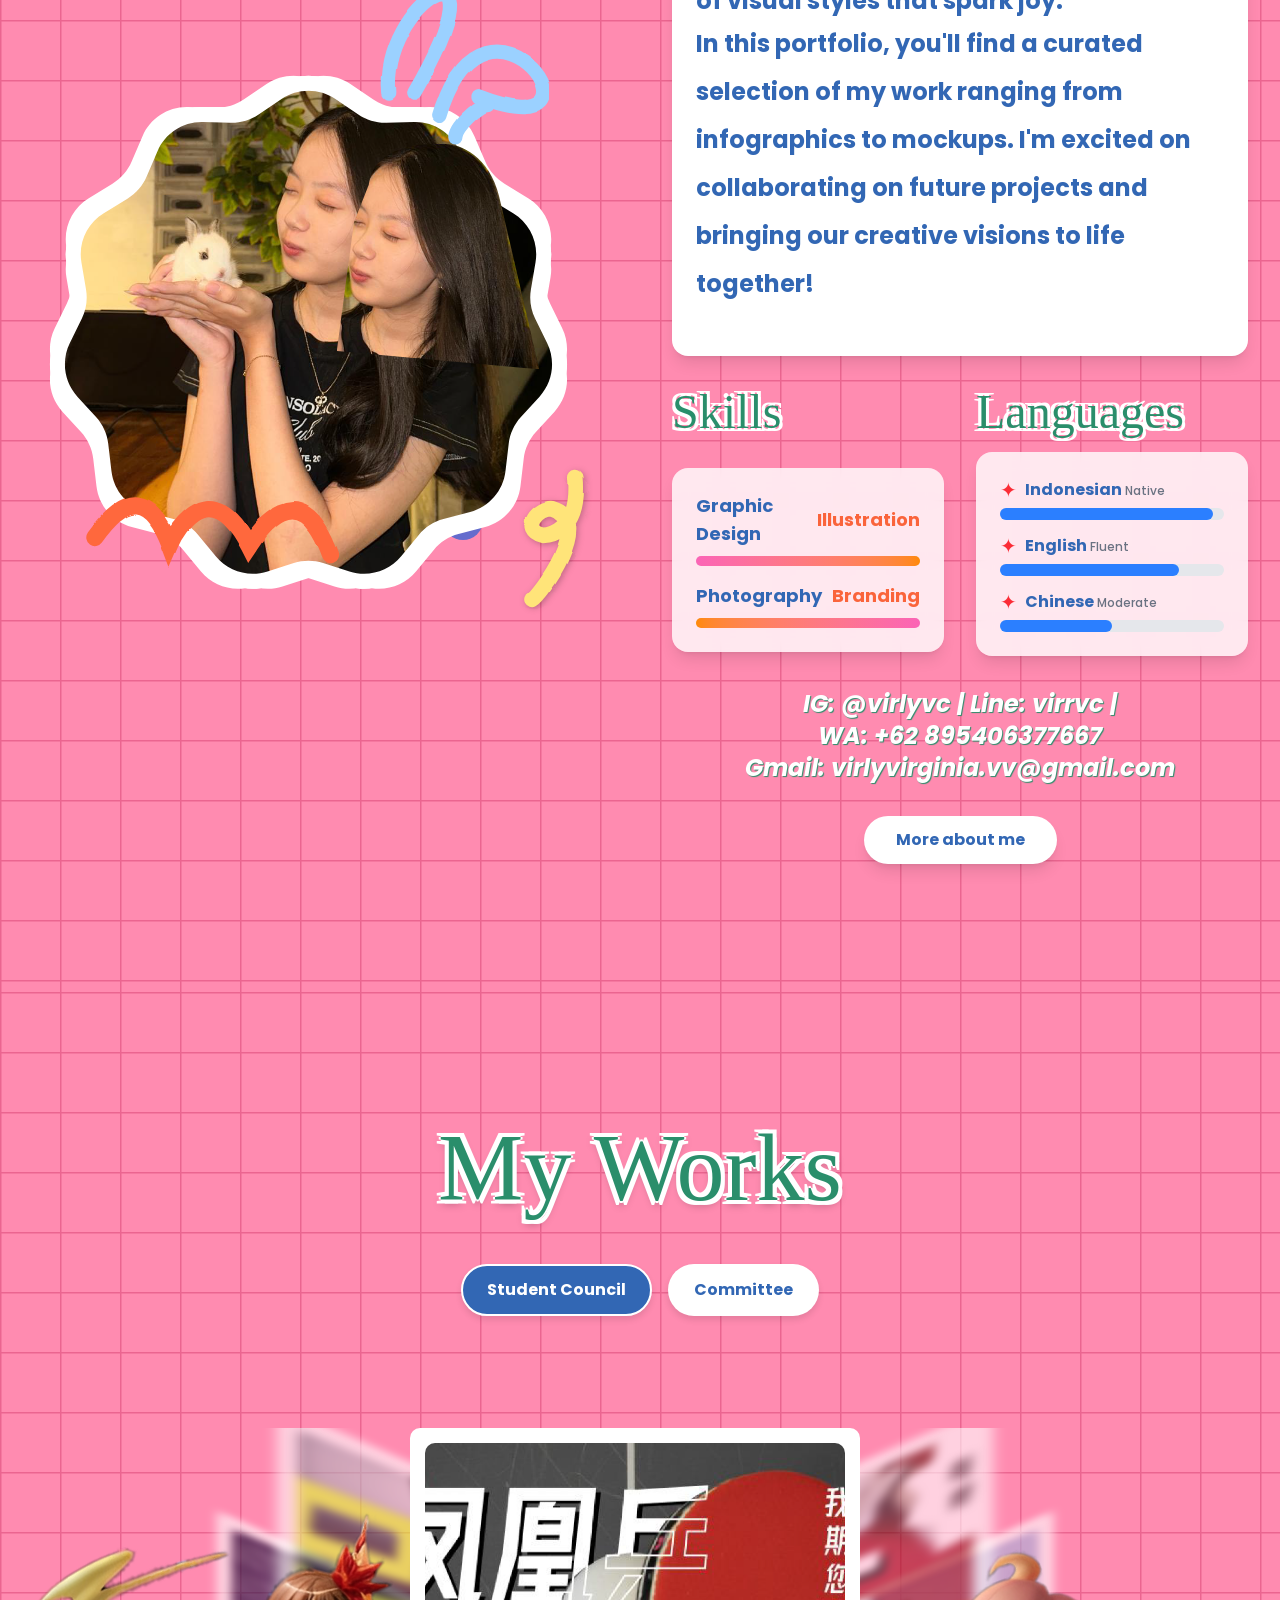
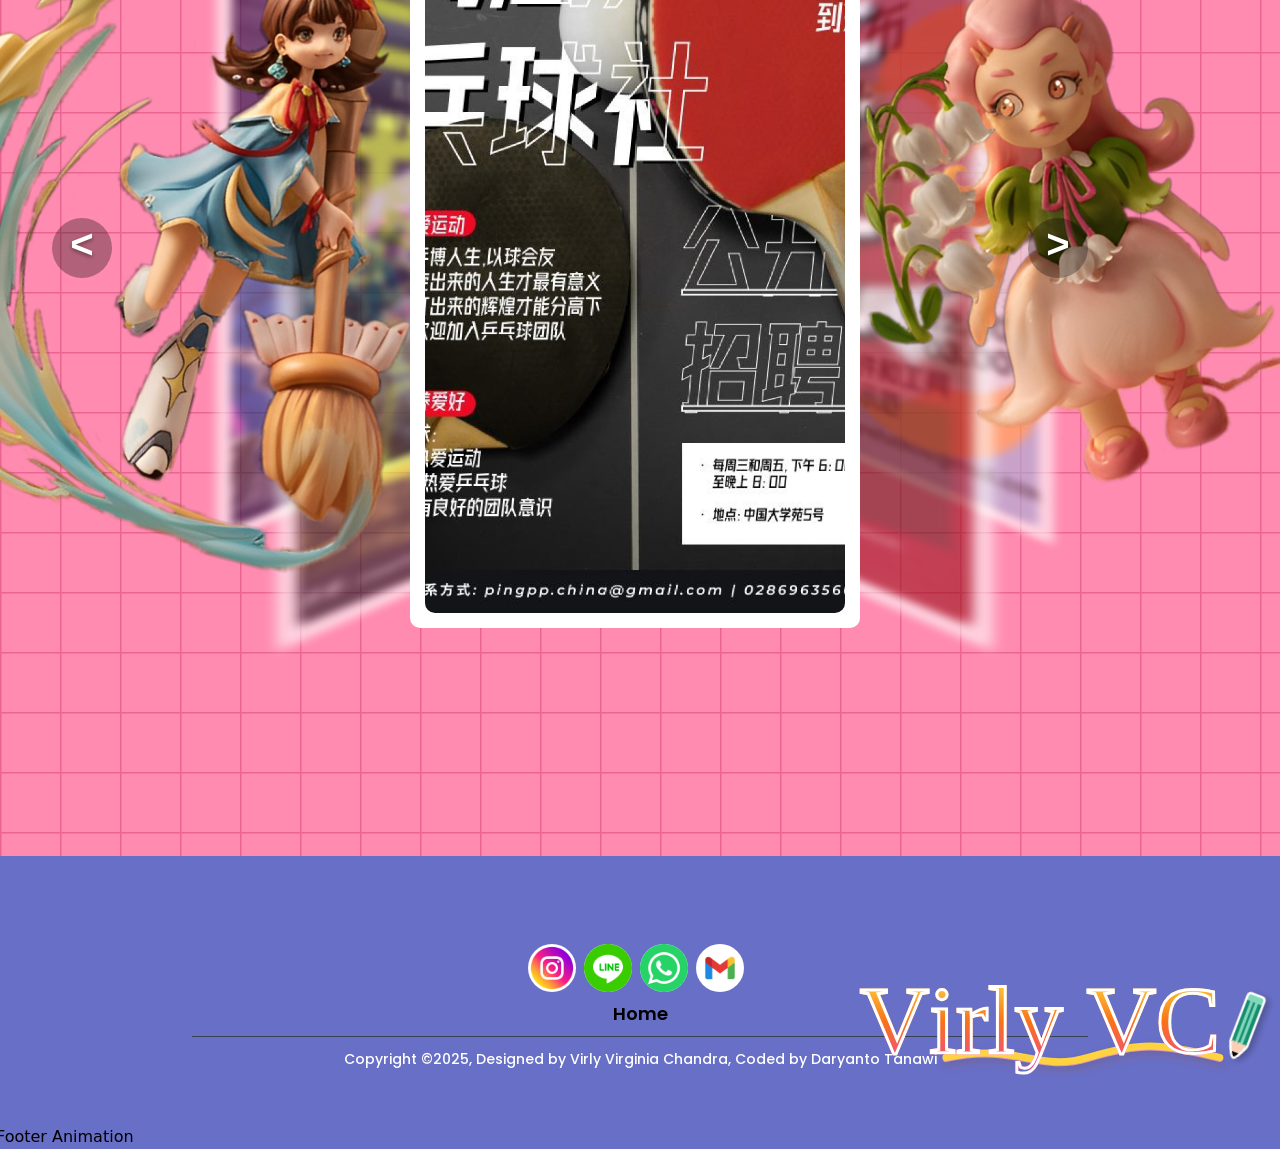
==== commit 0edac5ec: "Lastttttt" ====
--- a/index.html
+++ b/index.html
@@ -337,7 +337,7 @@
             </section>
             <section id="footer-design" class="bg-[#686FC6] py-20 sm:py-20 px-6 sm:px-8 relative z-10">
                 <div>
-                    <img src="images/cathalina ngintip.gif" alt="Footer Animation" class="w-135 absolute bottom-0 -left-5" />
+                    <img src="images/Cathalina ngintip.gif" alt="Footer Animation" class="w-135 absolute bottom-0 -left-5" />
                 </div>
 
                 <div class="font-drinks-fruit text-8xl absolute bottom-20 right-15 flex items-center z-50">
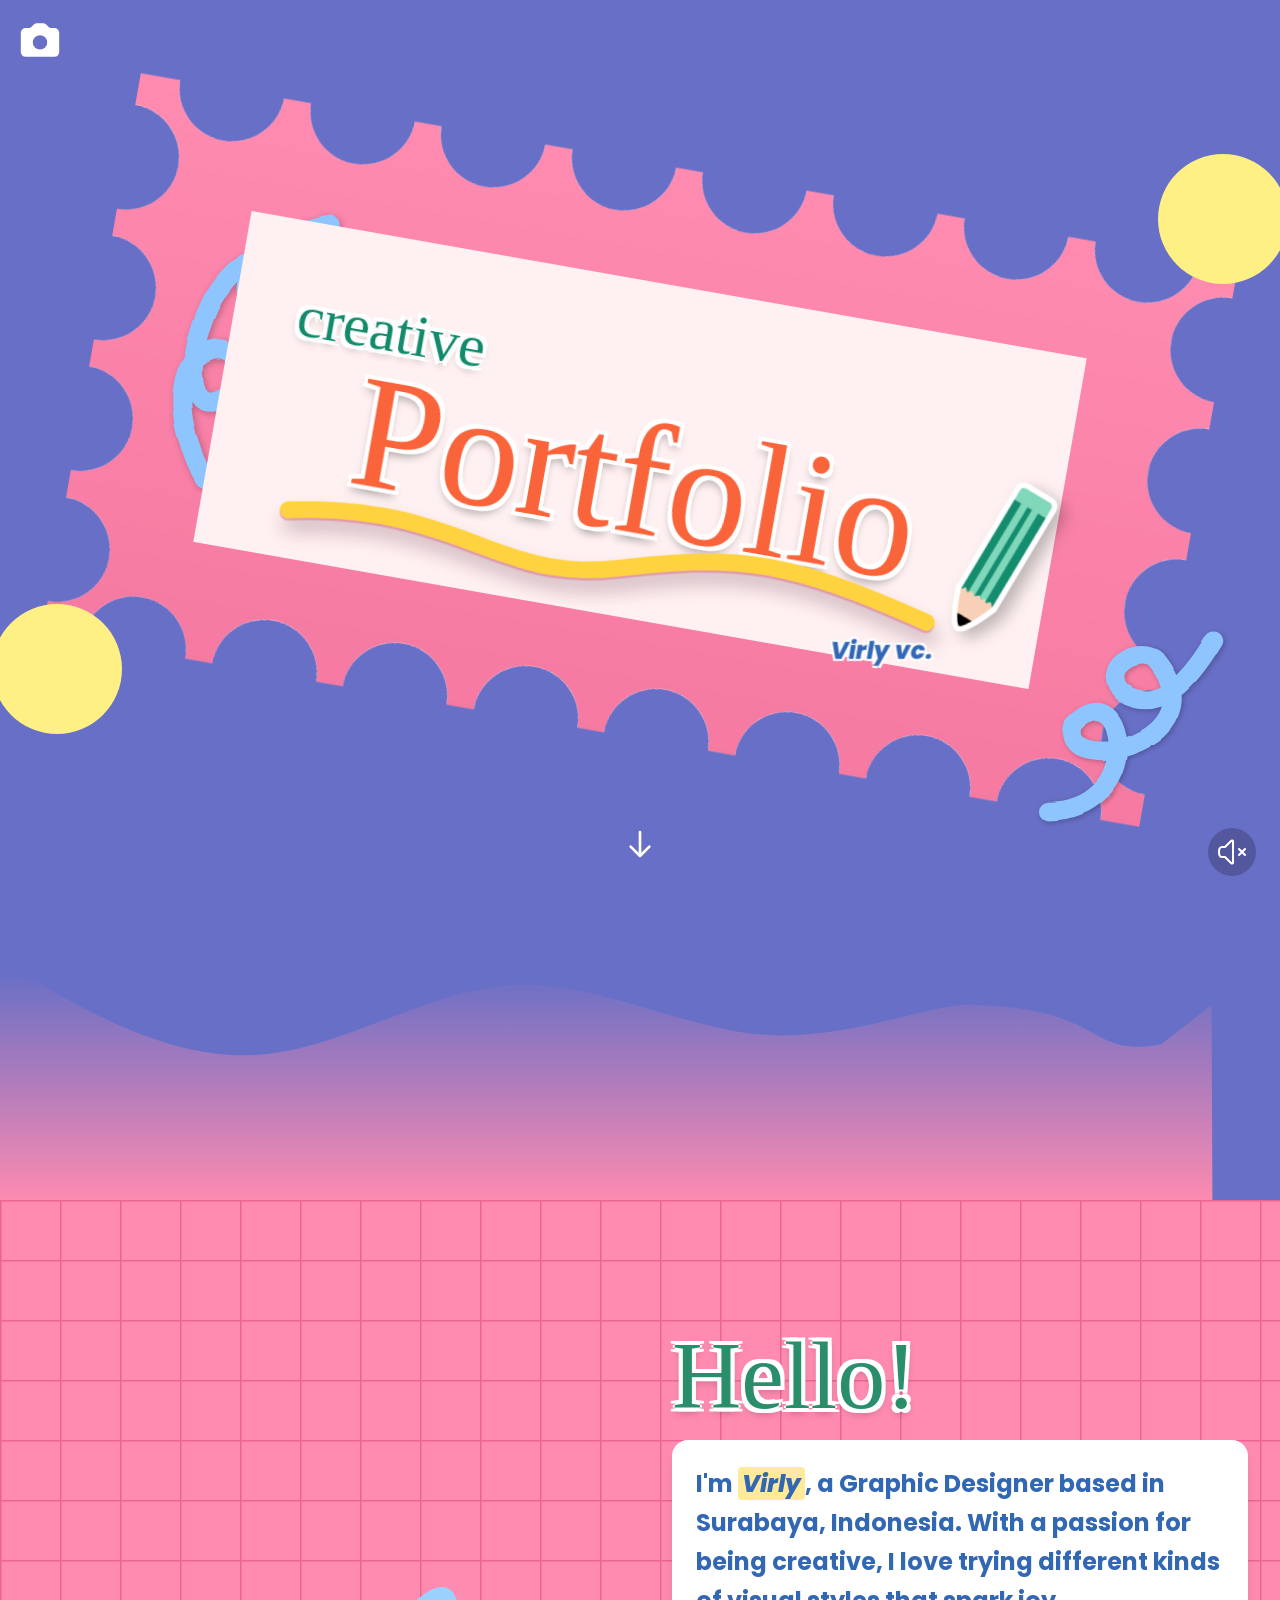
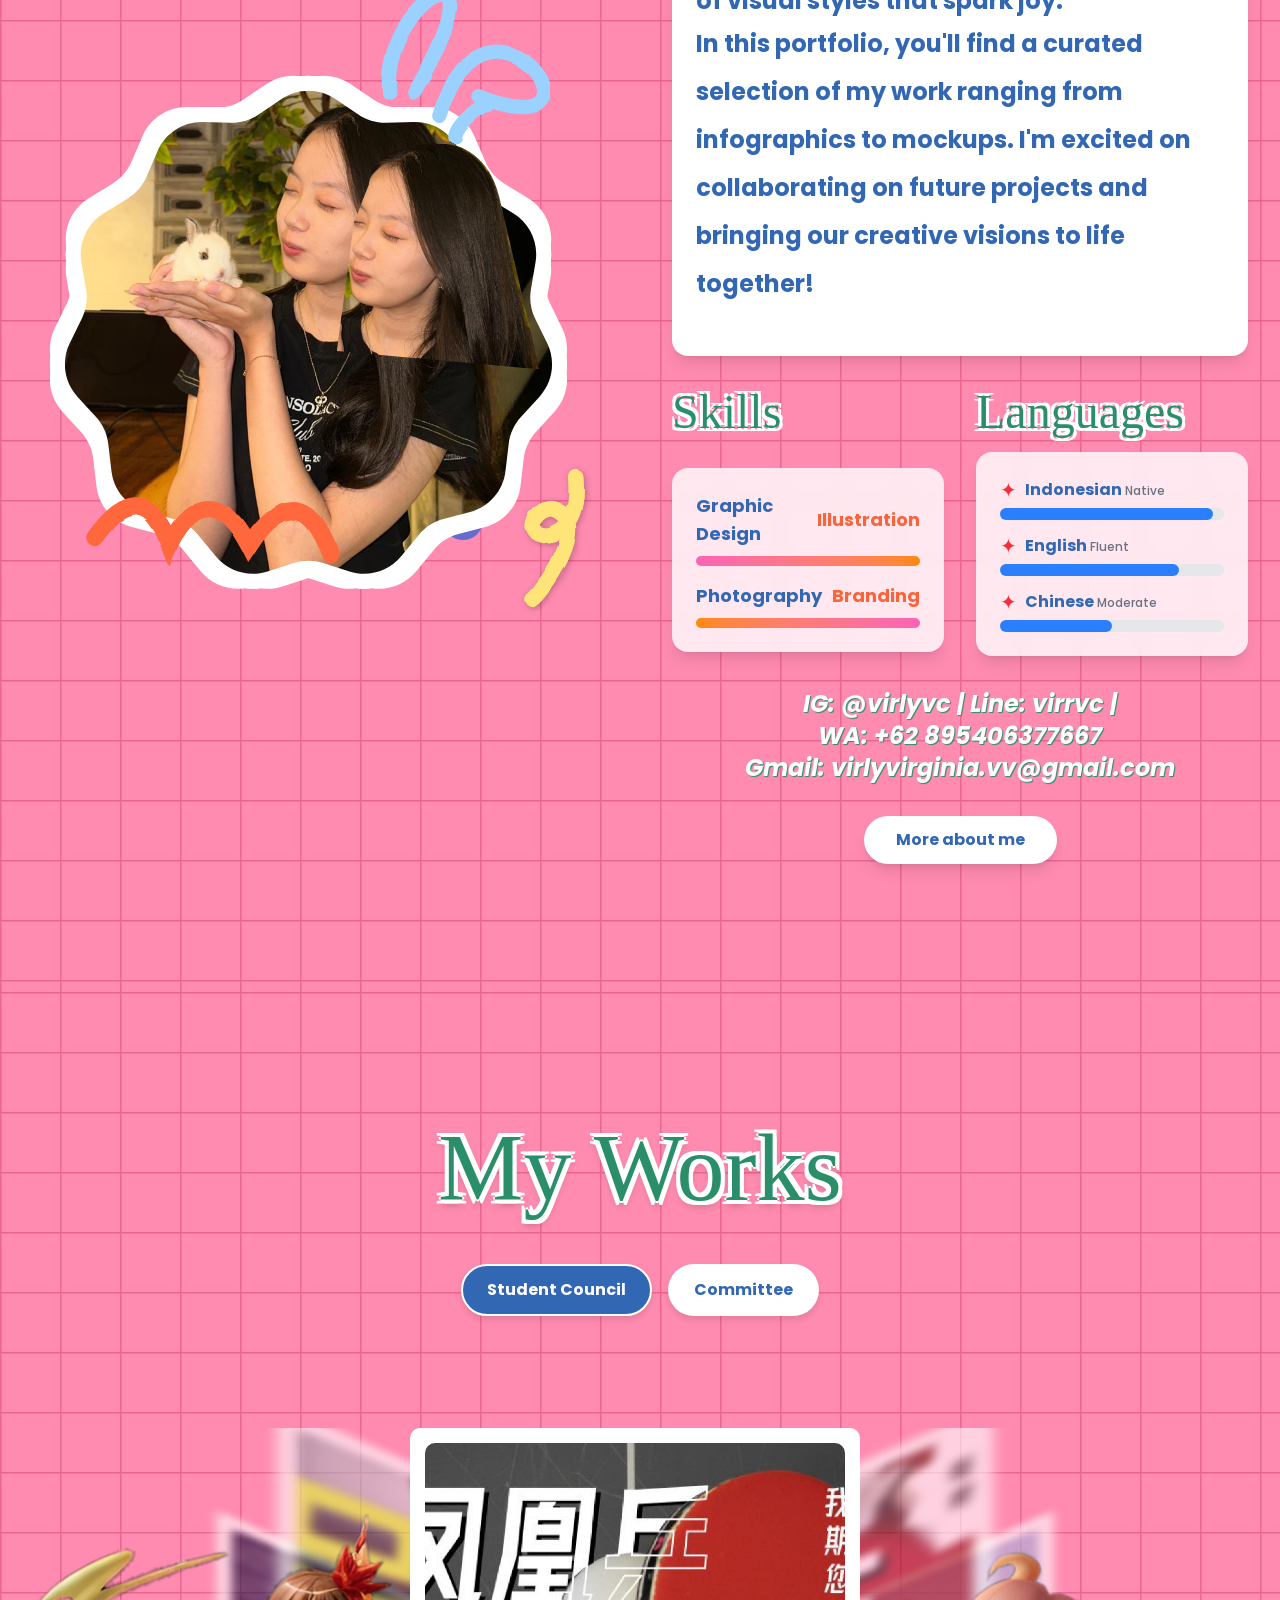
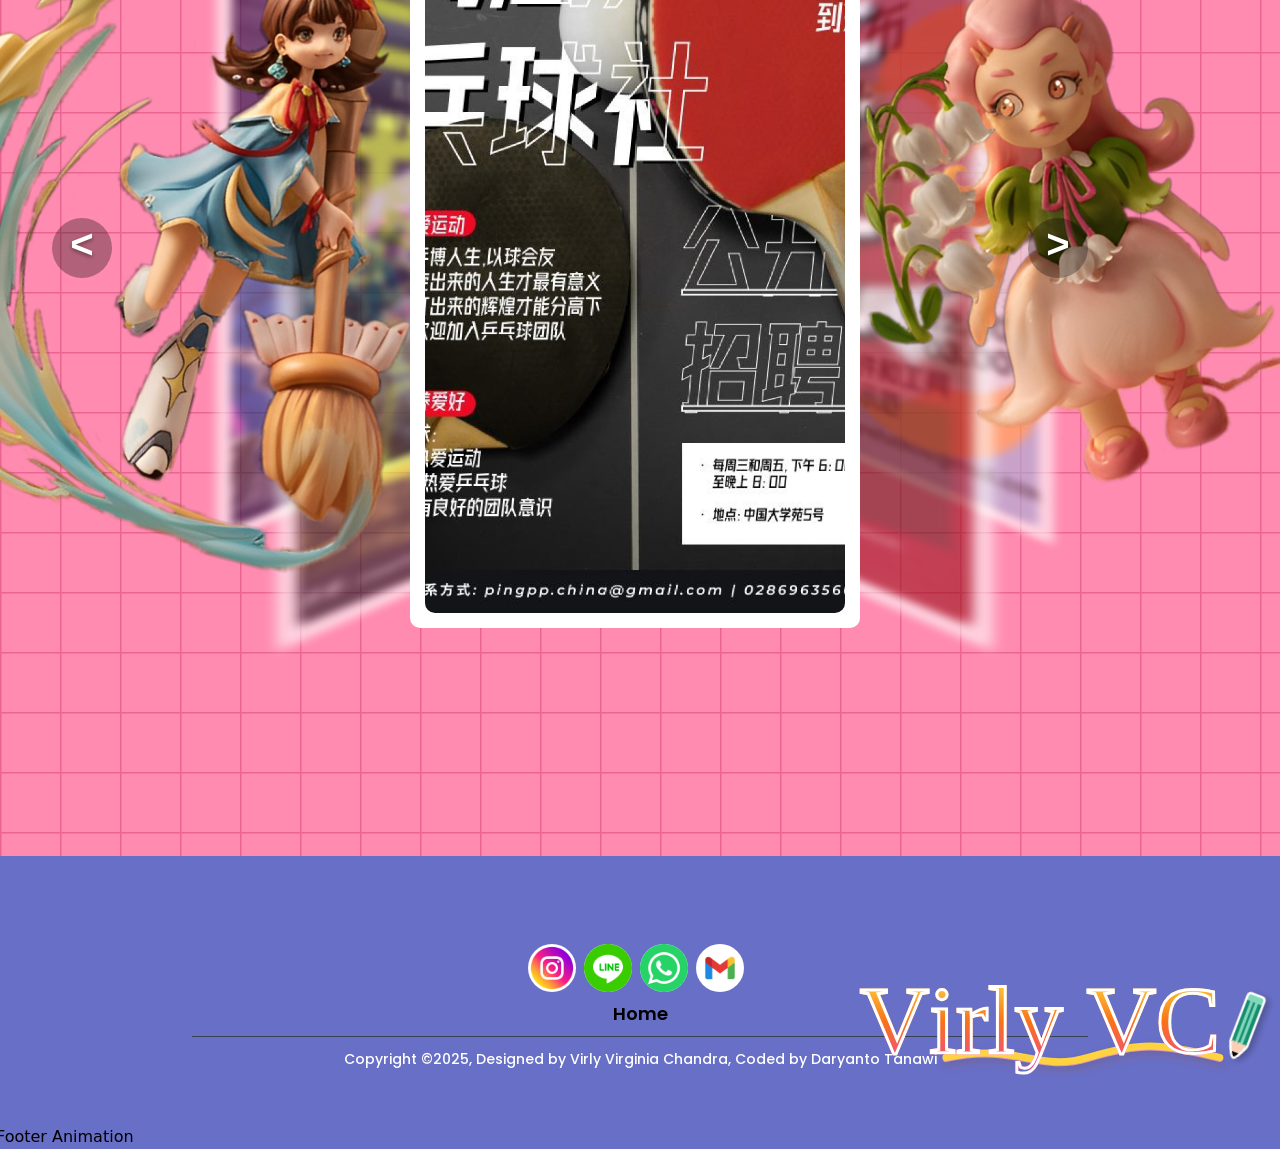
==== commit 4bd84e92: "Lupa z buat food" ====
--- a/index.html
+++ b/index.html
@@ -619,7 +619,7 @@
                         </div>
                     </div>
                 </div>
-                <div id="swiper-food" class="gallery-wrapper hidden">
+                <div id="swiper-food" class="gallery-wrapper hidden z-50">
                     <div class="swiper gallery-cards">
                         <div class="swiper-wrapper">
                             <div class="swiper-slide"><img src="images/food1.png" alt=""></div>
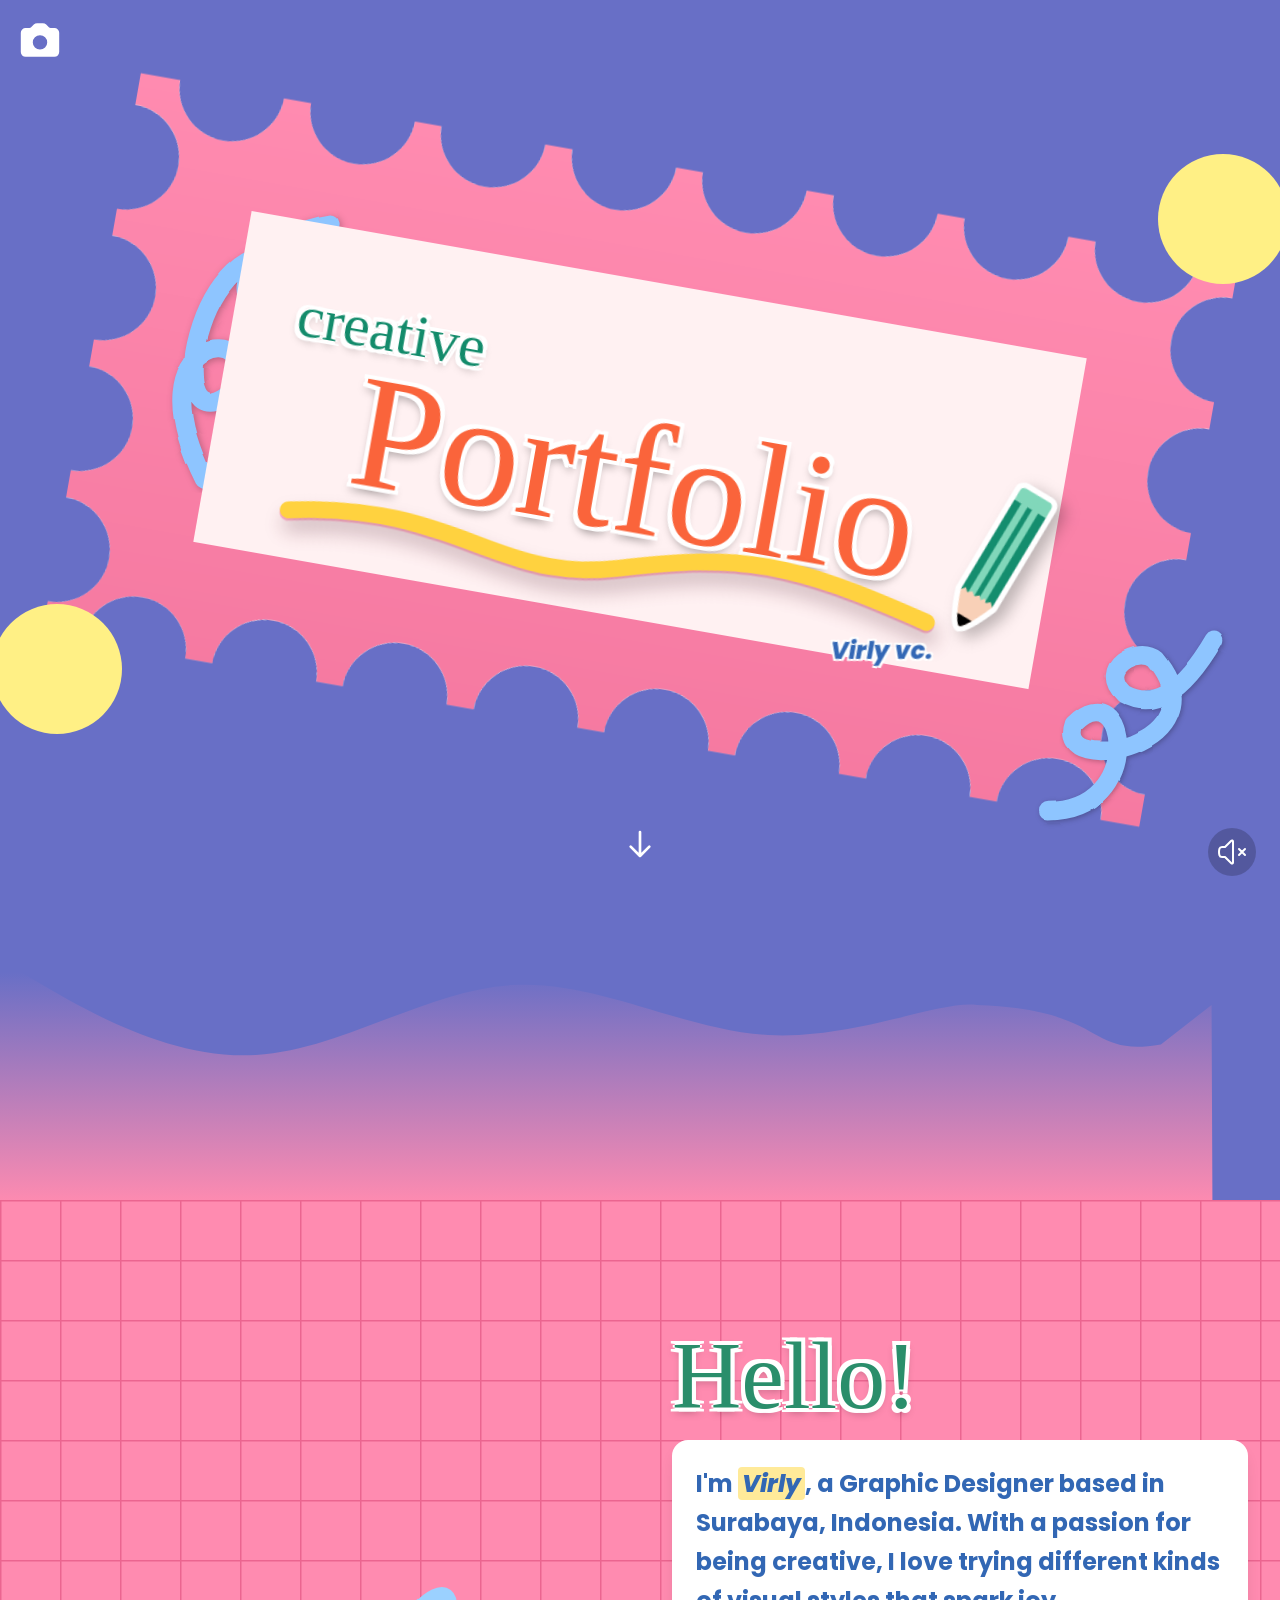
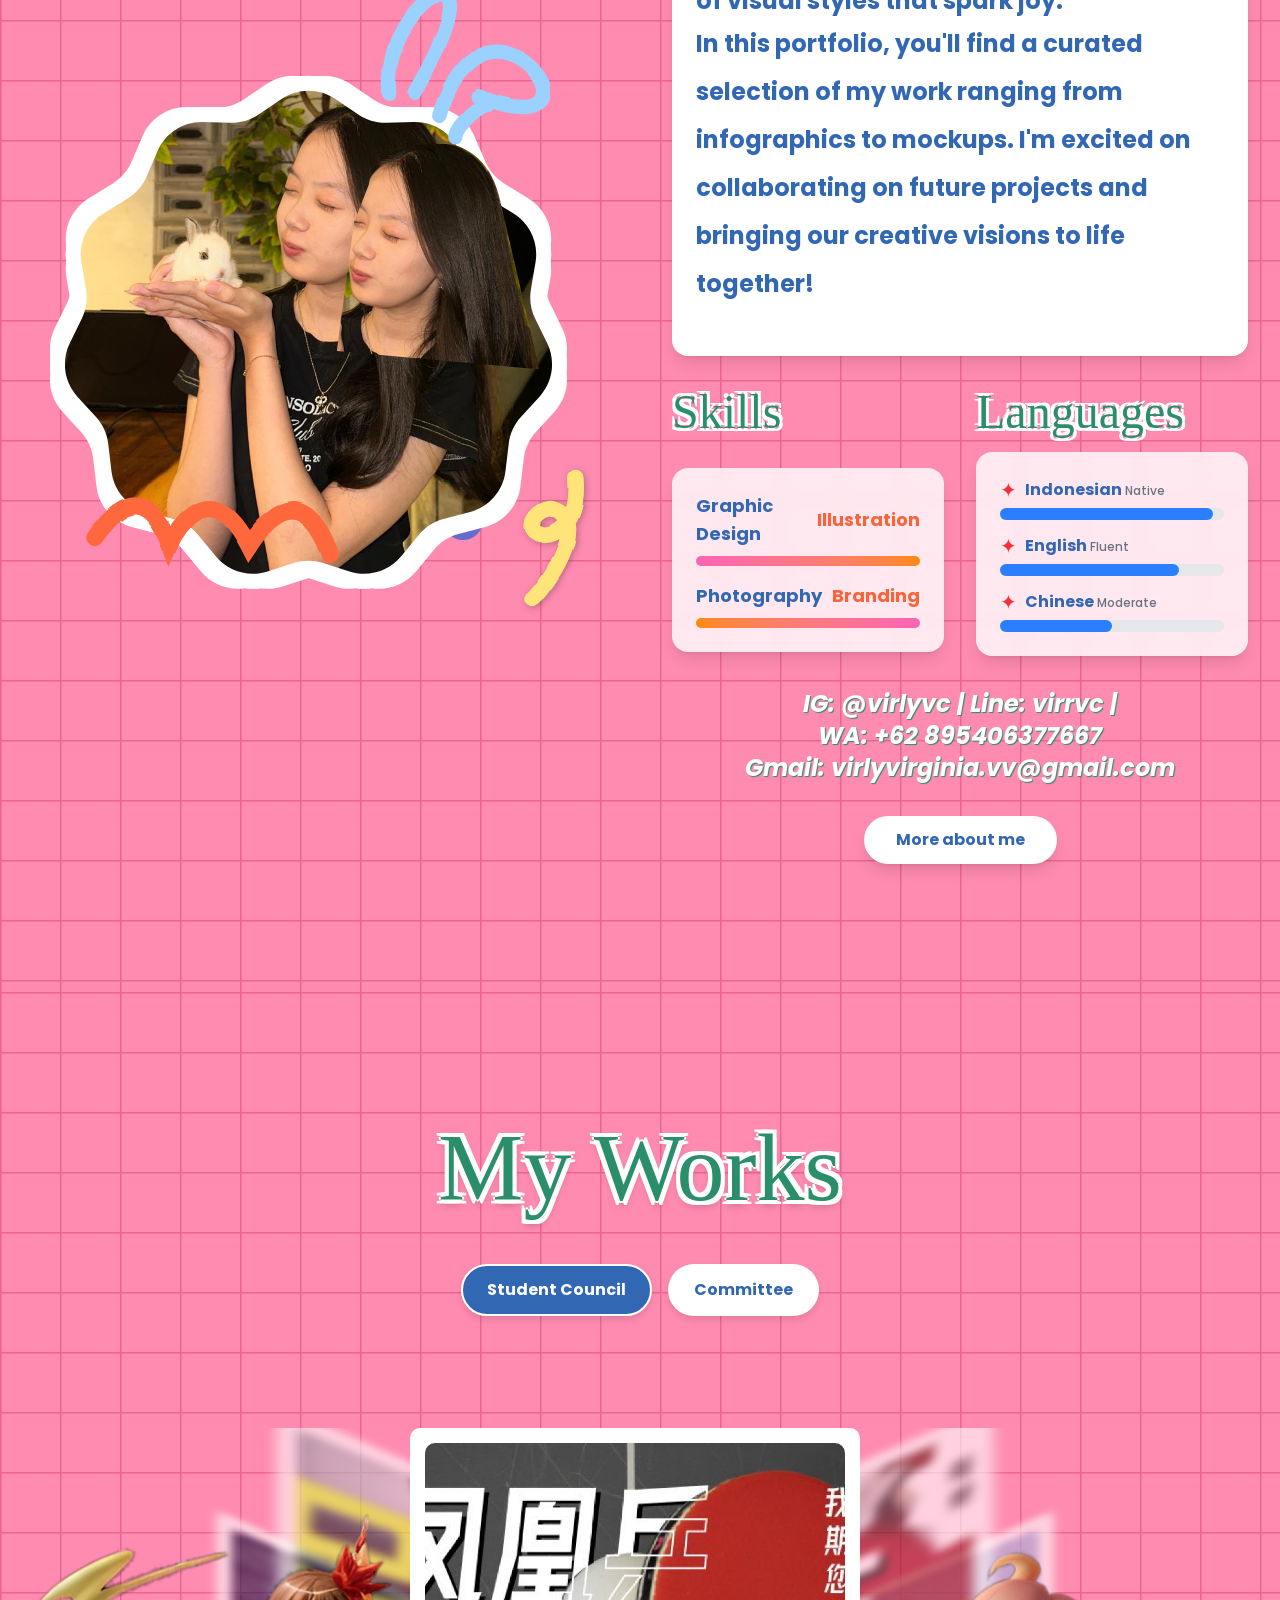
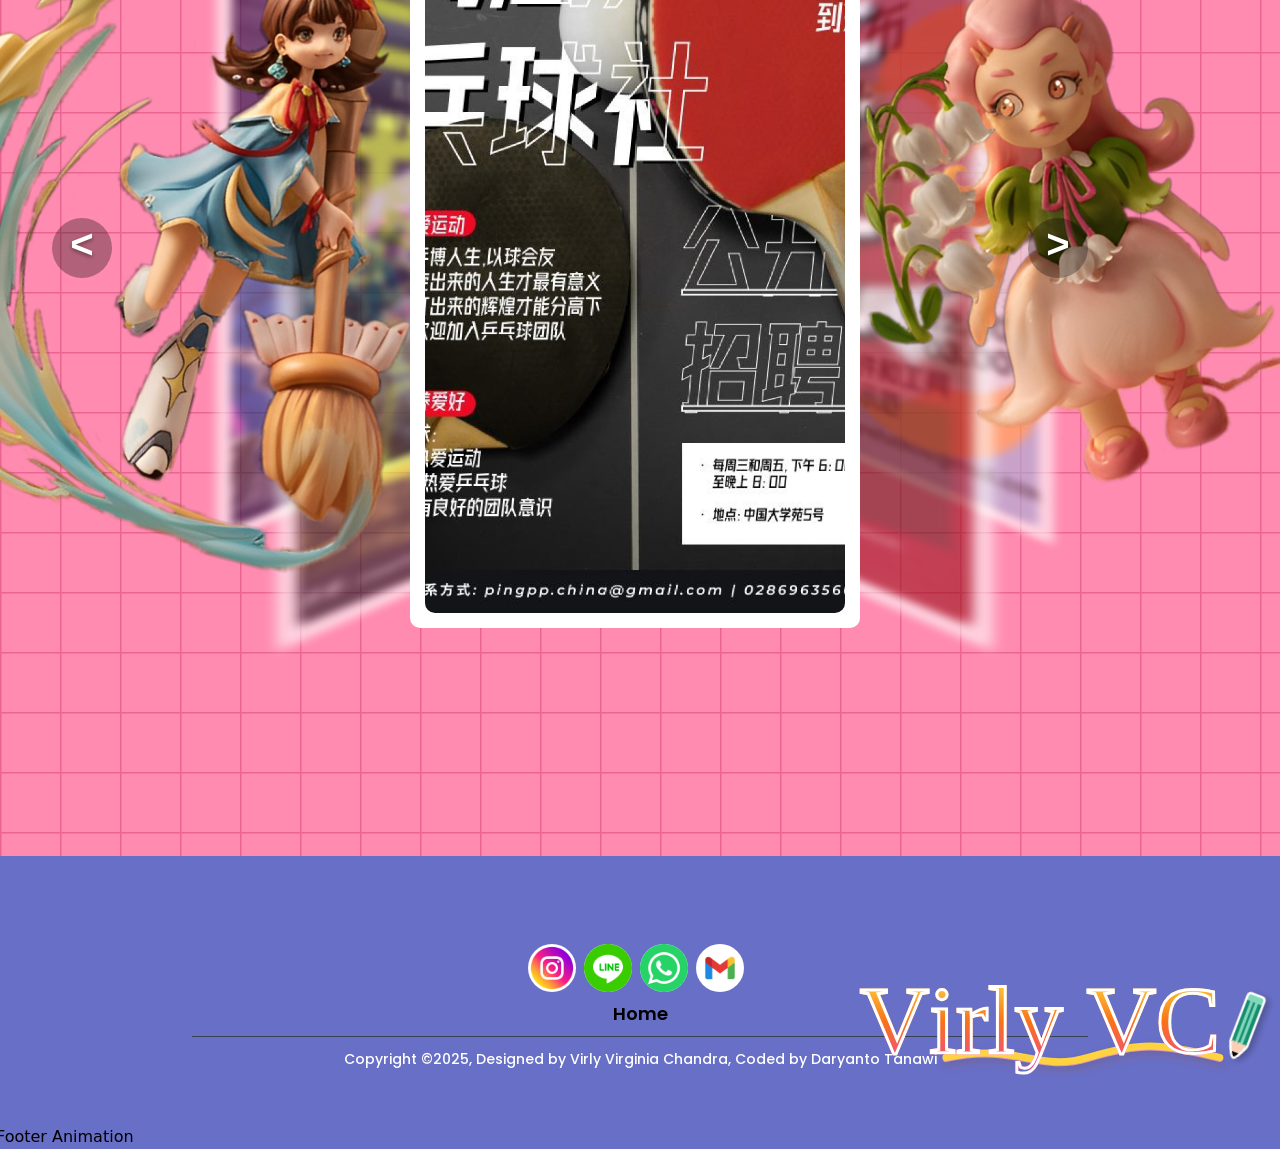
==== commit 1f10f5b6: "Jadi gitu" ====
--- a/index.html
+++ b/index.html
@@ -337,7 +337,7 @@
             </section>
             <section id="footer-design" class="bg-[#686FC6] py-20 sm:py-20 px-6 sm:px-8 relative z-10">
                 <div>
-                    <img src="images/Cathalina ngintip.gif" alt="Footer Animation" class="w-135 absolute bottom-0 -left-5" />
+                    <img src="images/Cathalina ngintip.gif" alt="Footer Animation" class="w-135 absolute bottom-0 -left-5 z-50" />
                 </div>
 
                 <div class="font-drinks-fruit text-8xl absolute bottom-20 right-15 flex items-center z-50">
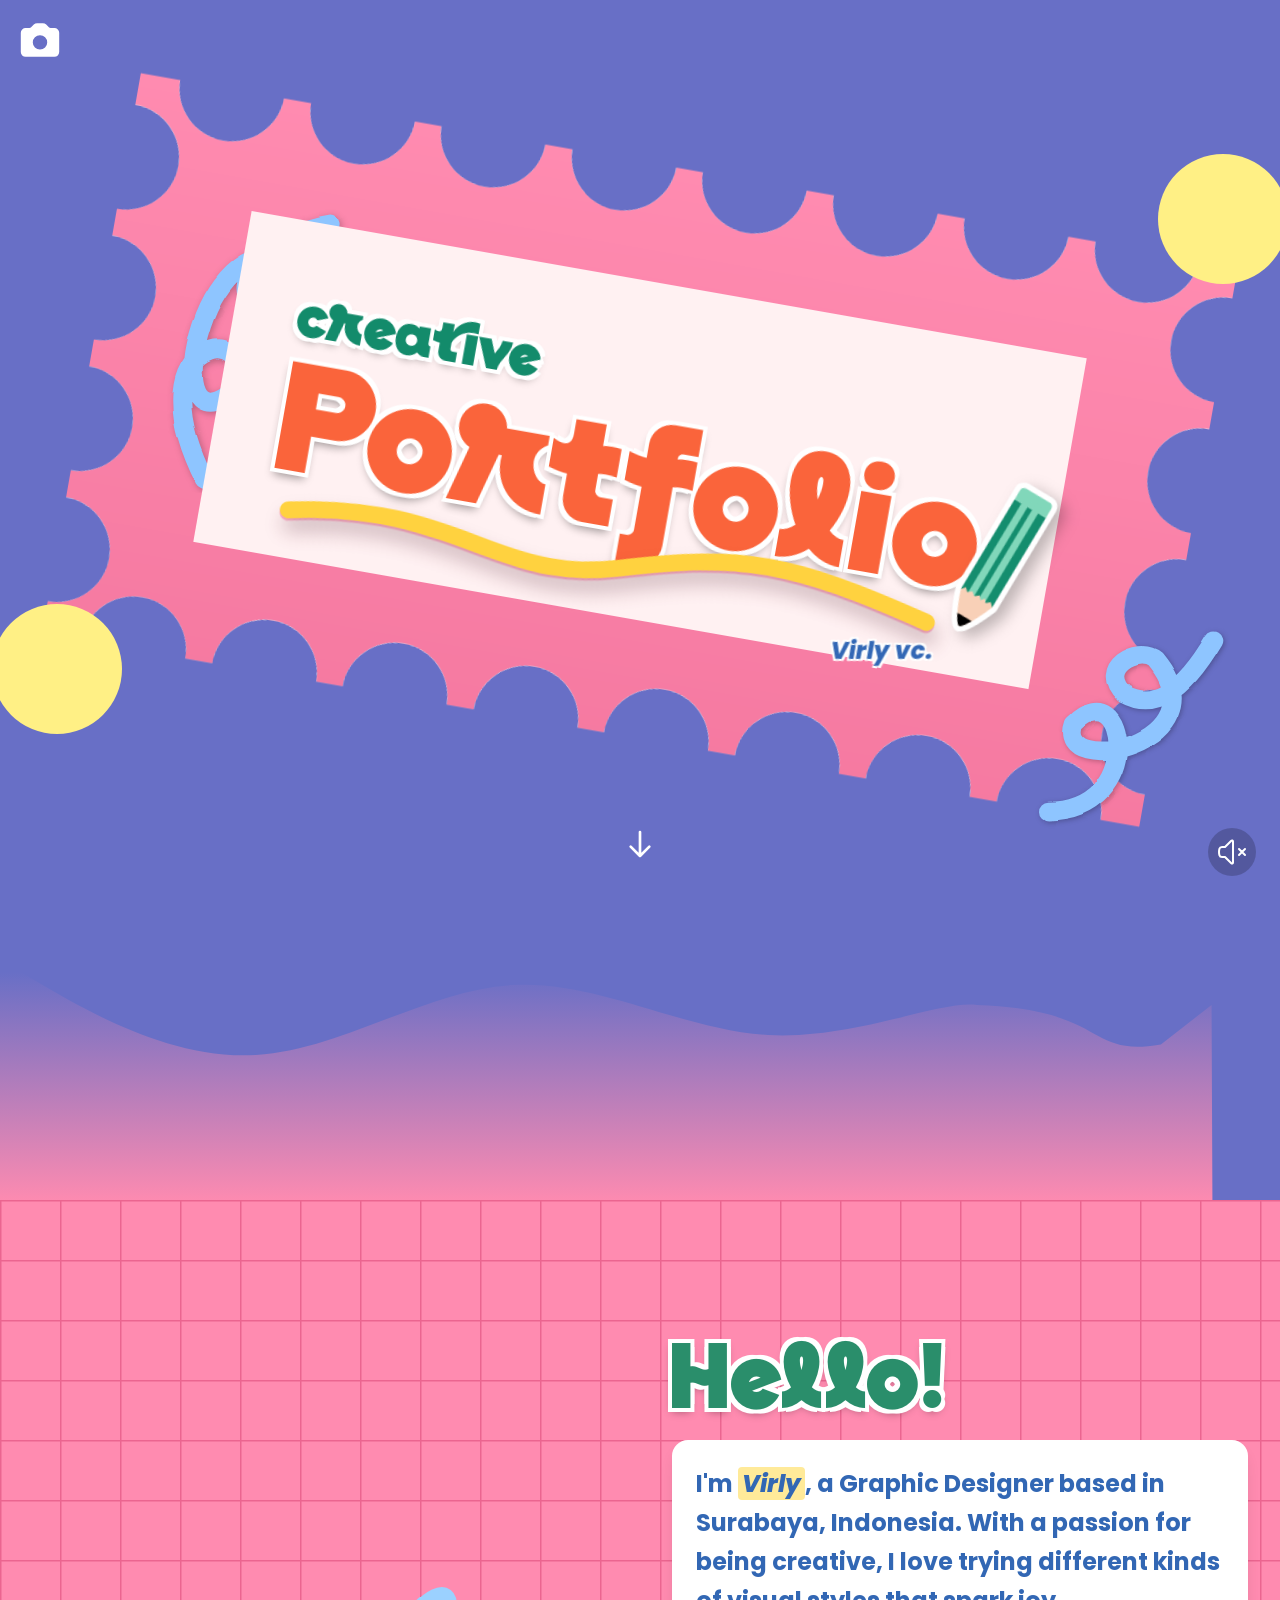
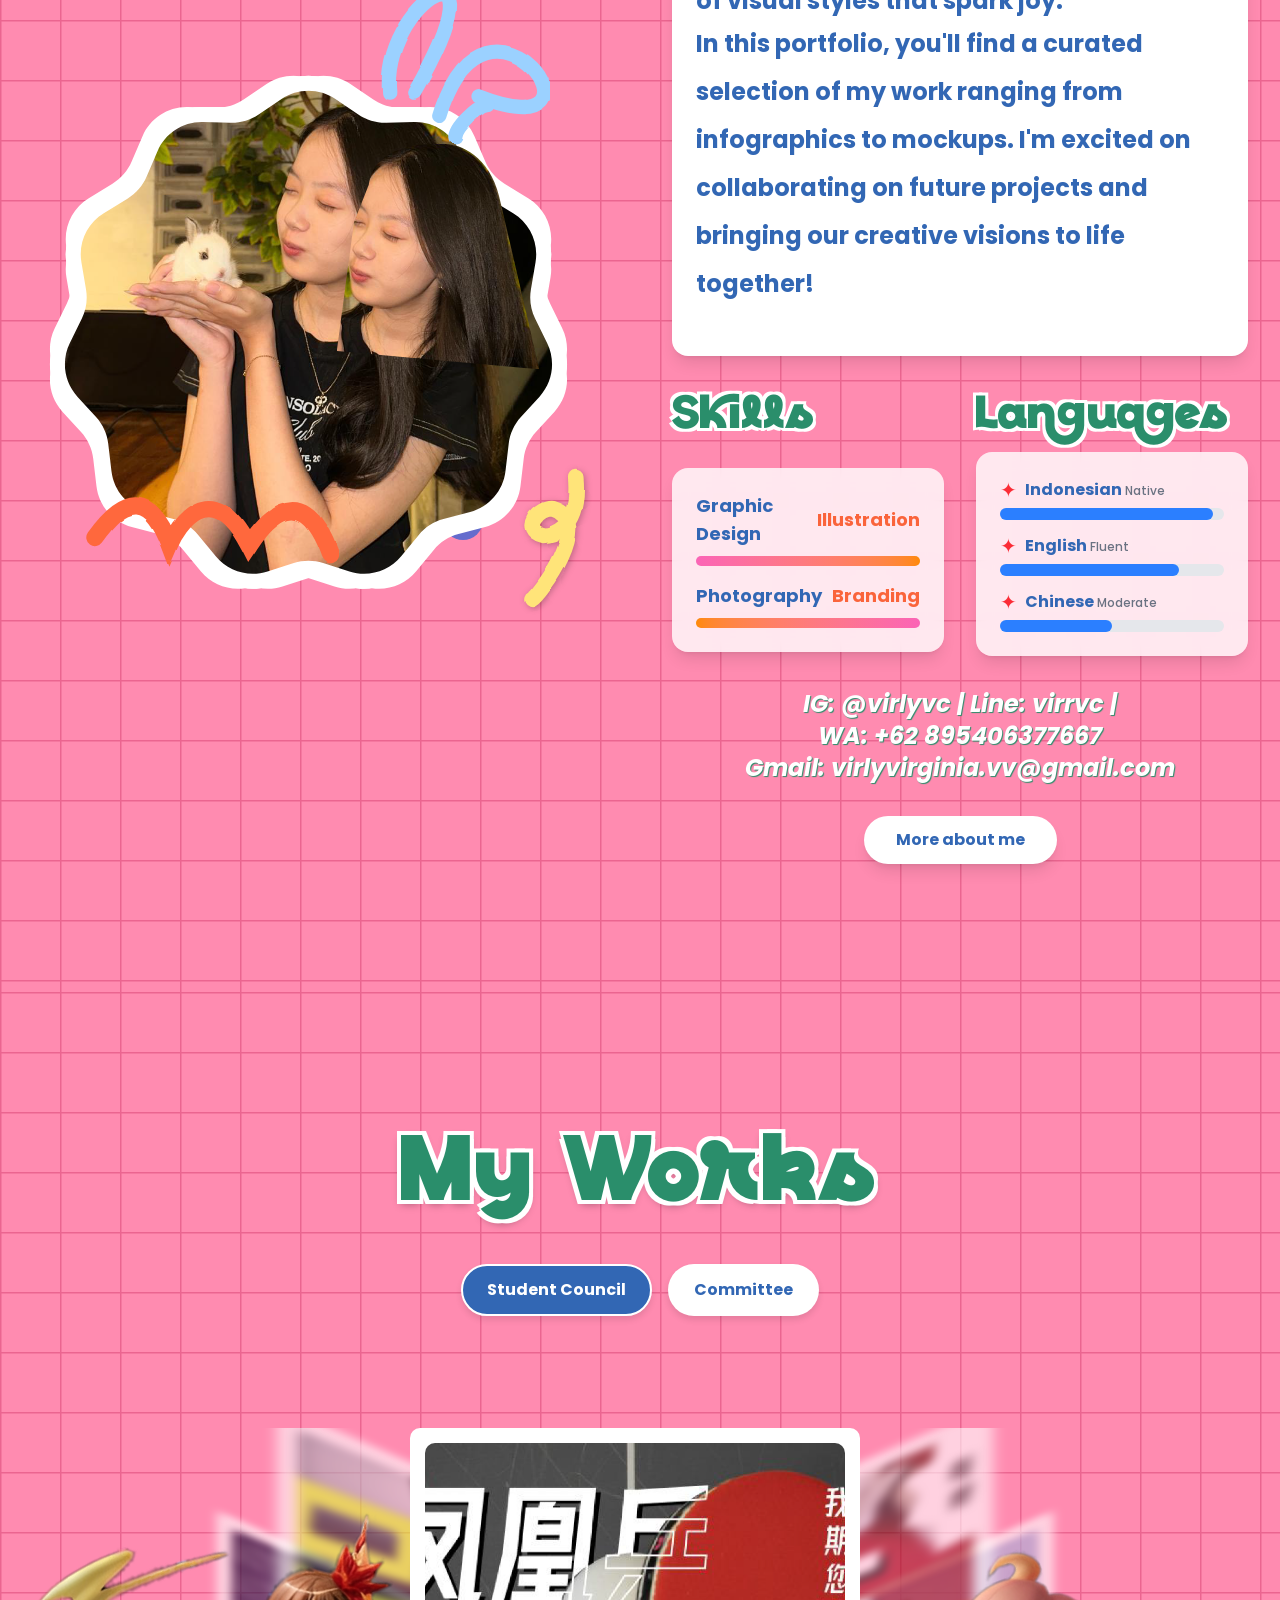
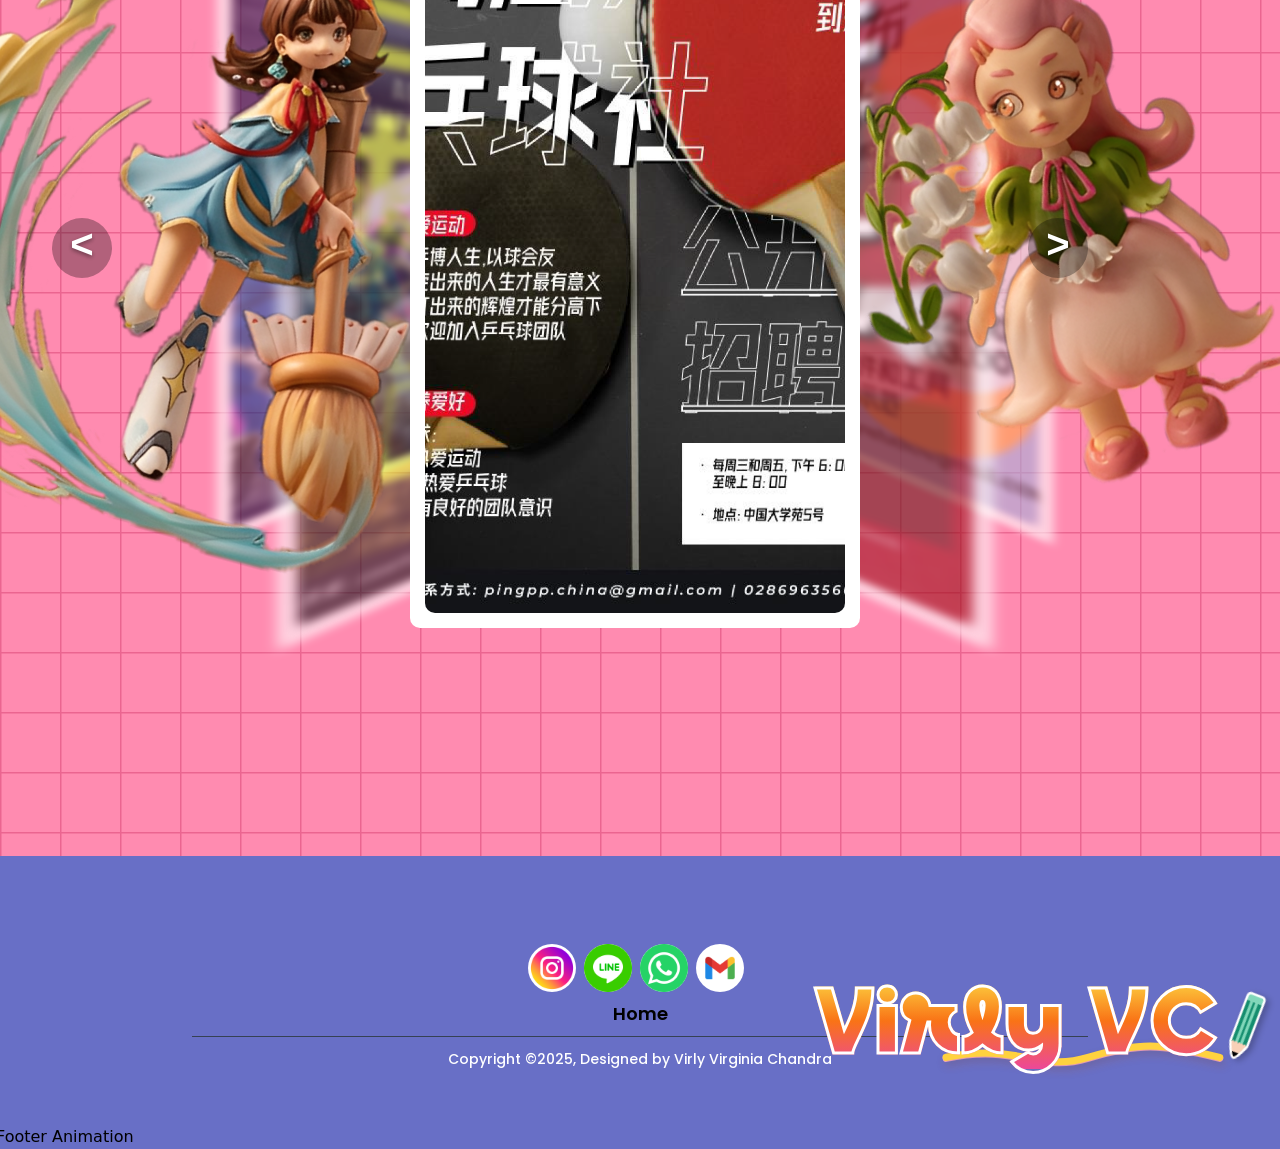
==== commit 1deb7593: "Ganti footer" ====
--- a/index.html
+++ b/index.html
@@ -386,7 +386,7 @@
 
                     <div class="w-full h-px bg-gray-700 mb-3"></div>
 
-                    <p class="font-poppins text-white text-sm font-medium">Copyright ©2025, Designed by Virly Virginia Chandra, Coded by Daryanto Tanawi</p>
+                    <p class="font-poppins text-white text-sm font-medium">Copyright ©2025, Designed by Virly Virginia Chandra</p>
                 </div>
             </section>
 
@@ -699,7 +699,7 @@
 
                     <div class="w-full h-px bg-gray-700 mb-3"></div>
 
-                    <p class="font-poppins text-white text-sm font-medium">Copyright ©2025, Photographed by Virly Virginia Chandra, Coded by Daryanto Tanawi</p>
+                    <p class="font-poppins text-white text-sm font-medium">Copyright ©2025, Photographed by Virly Virginia Chandra</p>
                 </div>
             </section>
 
--- a/app-DfEWv6P0.css
+++ b/app-DfEWv6P0.css
@@ -1 +1,15 @@
 /*! tailwindcss v4.1.13 | MIT License | https://tailwindcss.com */@layer properties{@supports (((-webkit-hyphens:none)) and (not (margin-trim:inline))) or ((-moz-orient:inline) and (not (color:rgb(from red r g b)))){*,:before,:after,::backdrop{--tw-translate-x:0;--tw-translate-y:0;--tw-translate-z:0;--tw-scale-x:1;--tw-scale-y:1;--tw-scale-z:1;--tw-rotate-x:initial;--tw-rotate-y:initial;--tw-rotate-z:initial;--tw-skew-x:initial;--tw-skew-y:initial;--tw-space-y-reverse:0;--tw-space-x-reverse:0;--tw-gradient-position:initial;--tw-gradient-from:#0000;--tw-gradient-via:#0000;--tw-gradient-to:#0000;--tw-gradient-stops:initial;--tw-gradient-via-stops:initial;--tw-gradient-from-position:0%;--tw-gradient-via-position:50%;--tw-gradient-to-position:100%;--tw-leading:initial;--tw-font-weight:initial;--tw-tracking:initial;--tw-shadow:0 0 #0000;--tw-shadow-color:initial;--tw-shadow-alpha:100%;--tw-inset-shadow:0 0 #0000;--tw-inset-shadow-color:initial;--tw-inset-shadow-alpha:100%;--tw-ring-color:initial;--tw-ring-shadow:0 0 #0000;--tw-inset-ring-color:initial;--tw-inset-ring-shadow:0 0 #0000;--tw-ring-inset:initial;--tw-ring-offset-width:0px;--tw-ring-offset-color:#fff;--tw-ring-offset-shadow:0 0 #0000;--tw-blur:initial;--tw-brightness:initial;--tw-contrast:initial;--tw-grayscale:initial;--tw-hue-rotate:initial;--tw-invert:initial;--tw-opacity:initial;--tw-saturate:initial;--tw-sepia:initial;--tw-drop-shadow:initial;--tw-drop-shadow-color:initial;--tw-drop-shadow-alpha:100%;--tw-drop-shadow-size:initial;--tw-backdrop-blur:initial;--tw-backdrop-brightness:initial;--tw-backdrop-contrast:initial;--tw-backdrop-grayscale:initial;--tw-backdrop-hue-rotate:initial;--tw-backdrop-invert:initial;--tw-backdrop-opacity:initial;--tw-backdrop-saturate:initial;--tw-backdrop-sepia:initial;--tw-duration:initial;--tw-ease:initial}}}@layer theme{:root,:host{--font-sans:ui-sans-serif,system-ui,sans-serif,"Apple Color Emoji","Segoe UI Emoji","Segoe UI Symbol","Noto Color Emoji";--font-mono:ui-monospace,SFMono-Regular,Menlo,Monaco,Consolas,"Liberation Mono","Courier New",monospace;--color-red-500:oklch(63.7% .237 25.331);--color-red-900:oklch(39.6% .141 25.723);--color-orange-400:oklch(75% .183 55.934);--color-yellow-200:oklch(94.5% .129 101.54);--color-blue-300:oklch(80.9% .105 251.813);--color-blue-500:oklch(62.3% .214 259.815);--color-pink-400:oklch(71.8% .202 349.761);--color-rose-50:oklch(96.9% .015 12.422);--color-gray-200:oklch(92.8% .006 264.531);--color-gray-300:oklch(87.2% .01 258.338);--color-gray-500:oklch(55.1% .027 264.364);--color-gray-700:oklch(37.3% .034 259.733);--color-gray-800:oklch(27.8% .033 256.848);--color-black:#000;--color-white:#fff;--spacing:.25rem;--container-sm:24rem;--container-2xl:42rem;--container-4xl:56rem;--container-6xl:72rem;--container-7xl:80rem;--text-xs:.75rem;--text-xs--line-height:calc(1/.75);--text-sm:.875rem;--text-sm--line-height:calc(1.25/.875);--text-base:1rem;--text-base--line-height: 1.5 ;--text-lg:1.125rem;--text-lg--line-height:calc(1.75/1.125);--text-xl:1.25rem;--text-xl--line-height:calc(1.75/1.25);--text-2xl:1.5rem;--text-2xl--line-height:calc(2/1.5);--text-3xl:1.875rem;--text-3xl--line-height: 1.2 ;--text-4xl:2.25rem;--text-4xl--line-height:calc(2.5/2.25);--text-5xl:3rem;--text-5xl--line-height:1;--text-6xl:3.75rem;--text-6xl--line-height:1;--text-7xl:4.5rem;--text-7xl--line-height:1;--text-8xl:6rem;--text-8xl--line-height:1;--font-weight-extralight:200;--font-weight-normal:400;--font-weight-medium:500;--font-weight-semibold:600;--font-weight-bold:700;--font-weight-extrabold:800;--tracking-tight:-.025em;--tracking-widest:.1em;--leading-relaxed:1.625;--leading-loose:2;--radius-lg:.5rem;--radius-xl:.75rem;--radius-2xl:1rem;--drop-shadow-lg:0 4px 4px #00000026;--ease-out:cubic-bezier(0,0,.2,1);--animate-bounce:bounce 1s infinite;--blur-sm:8px;--default-transition-duration:.15s;--default-transition-timing-function:cubic-bezier(.4,0,.2,1);--default-font-family:var(--font-sans);--default-mono-font-family:var(--font-mono)}}@layer base{*,:after,:before,::backdrop{box-sizing:border-box;border:0 solid;margin:0;padding:0}::file-selector-button{box-sizing:border-box;border:0 solid;margin:0;padding:0}html,:host{-webkit-text-size-adjust:100%;-moz-tab-size:4;tab-size:4;line-height:1.5;font-family:var(--default-font-family,ui-sans-serif,system-ui,sans-serif,"Apple Color Emoji","Segoe UI Emoji","Segoe UI Symbol","Noto Color Emoji");font-feature-settings:var(--default-font-feature-settings,normal);font-variation-settings:var(--default-font-variation-settings,normal);-webkit-tap-highlight-color:transparent}hr{height:0;color:inherit;border-top-width:1px}abbr:where([title]){-webkit-text-decoration:underline dotted;text-decoration:underline dotted}h1,h2,h3,h4,h5,h6{font-size:inherit;font-weight:inherit}a{color:inherit;-webkit-text-decoration:inherit;text-decoration:inherit}b,strong{font-weight:bolder}code,kbd,samp,pre{font-family:var(--default-mono-font-family,ui-monospace,SFMono-Regular,Menlo,Monaco,Consolas,"Liberation Mono","Courier New",monospace);font-feature-settings:var(--default-mono-font-feature-settings,normal);font-variation-settings:var(--default-mono-font-variation-settings,normal);font-size:1em}small{font-size:80%}sub,sup{vertical-align:baseline;font-size:75%;line-height:0;position:relative}sub{bottom:-.25em}sup{top:-.5em}table{text-indent:0;border-color:inherit;border-collapse:collapse}:-moz-focusring{outline:auto}progress{vertical-align:baseline}summary{display:list-item}ol,ul,menu{list-style:none}img,svg,video,canvas,audio,iframe,embed,object{vertical-align:middle;display:block}img,video{max-width:100%;height:auto}button,input,select,optgroup,textarea{font:inherit;font-feature-settings:inherit;font-variation-settings:inherit;letter-spacing:inherit;color:inherit;opacity:1;background-color:#0000;border-radius:0}::file-selector-button{font:inherit;font-feature-settings:inherit;font-variation-settings:inherit;letter-spacing:inherit;color:inherit;opacity:1;background-color:#0000;border-radius:0}:where(select:is([multiple],[size])) optgroup{font-weight:bolder}:where(select:is([multiple],[size])) optgroup option{padding-inline-start:20px}::file-selector-button{margin-inline-end:4px}::placeholder{opacity:1}@supports (not ((-webkit-appearance:-apple-pay-button))) or (contain-intrinsic-size:1px){::placeholder{color:currentColor}@supports (color:color-mix(in lab,red,red)){::placeholder{color:color-mix(in oklab,currentcolor 50%,transparent)}}}textarea{resize:vertical}::-webkit-search-decoration{-webkit-appearance:none}::-webkit-date-and-time-value{min-height:1lh;text-align:inherit}::-webkit-datetime-edit{display:inline-flex}::-webkit-datetime-edit-fields-wrapper{padding:0}::-webkit-datetime-edit{padding-block:0}::-webkit-datetime-edit-year-field{padding-block:0}::-webkit-datetime-edit-month-field{padding-block:0}::-webkit-datetime-edit-day-field{padding-block:0}::-webkit-datetime-edit-hour-field{padding-block:0}::-webkit-datetime-edit-minute-field{padding-block:0}::-webkit-datetime-edit-second-field{padding-block:0}::-webkit-datetime-edit-millisecond-field{padding-block:0}::-webkit-datetime-edit-meridiem-field{padding-block:0}::-webkit-calendar-picker-indicator{line-height:1}:-moz-ui-invalid{box-shadow:none}button,input:where([type=button],[type=reset],[type=submit]){-webkit-appearance:button;-moz-appearance:button;appearance:button}::file-selector-button{-webkit-appearance:button;-moz-appearance:button;appearance:button}::-webkit-inner-spin-button{height:auto}::-webkit-outer-spin-button{height:auto}[hidden]:where(:not([hidden=until-found])){display:none!important}}@layer components;@layer utilities{.pointer-events-none{pointer-events:none}.visible{visibility:visible}.absolute{position:absolute}.fixed{position:fixed}.relative{position:relative}.static{position:static}.inset-0{inset:calc(var(--spacing)*0)}.top-0{top:calc(var(--spacing)*0)}.top-1\/2{top:50%}.top-4{top:calc(var(--spacing)*4)}.top-5{top:calc(var(--spacing)*5)}.top-6{top:calc(var(--spacing)*6)}.top-10{top:calc(var(--spacing)*10)}.top-22{top:calc(var(--spacing)*22)}.top-25{top:calc(var(--spacing)*25)}.top-30{top:calc(var(--spacing)*30)}.top-40{top:calc(var(--spacing)*40)}.top-42{top:calc(var(--spacing)*42)}.top-68\.5{top:calc(var(--spacing)*68.5)}.-right-5{right:calc(var(--spacing)*-5)}.-right-10{right:calc(var(--spacing)*-10)}.right-1{right:calc(var(--spacing)*1)}.right-2{right:calc(var(--spacing)*2)}.right-4{right:calc(var(--spacing)*4)}.right-6{right:calc(var(--spacing)*6)}.right-15{right:calc(var(--spacing)*15)}.right-25{right:calc(var(--spacing)*25)}.right-30{right:calc(var(--spacing)*30)}.right-250{right:calc(var(--spacing)*250)}.right-\[20px\]{right:20px}.-bottom-15{bottom:calc(var(--spacing)*-15)}.-bottom-26{bottom:calc(var(--spacing)*-26)}.-bottom-\[2\.5rem\]{bottom:-2.5rem}.bottom-0{bottom:calc(var(--spacing)*0)}.bottom-6{bottom:calc(var(--spacing)*6)}.bottom-10{bottom:calc(var(--spacing)*10)}.bottom-15{bottom:calc(var(--spacing)*15)}.bottom-20{bottom:calc(var(--spacing)*20)}.bottom-25{bottom:calc(var(--spacing)*25)}.bottom-35{bottom:calc(var(--spacing)*35)}.-left-5{left:calc(var(--spacing)*-5)}.-left-10{left:calc(var(--spacing)*-10)}.left-0{left:calc(var(--spacing)*0)}.left-1\/2{left:50%}.left-4{left:calc(var(--spacing)*4)}.left-5{left:calc(var(--spacing)*5)}.left-10{left:calc(var(--spacing)*10)}.left-40{left:calc(var(--spacing)*40)}.left-82\.5{left:calc(var(--spacing)*82.5)}.left-360{left:calc(var(--spacing)*360)}.left-\[20px\]{left:20px}.-z-10{z-index:-10}.z-0{z-index:0}.z-10{z-index:10}.z-20{z-index:20}.z-30{z-index:30}.z-40{z-index:40}.z-50{z-index:50}.z-60{z-index:60}.z-90{z-index:90}.z-9999{z-index:9999}.z-\[900\]{z-index:900}.mx-auto{margin-inline:auto}.-mt-2{margin-top:calc(var(--spacing)*-2)}.mt-1{margin-top:calc(var(--spacing)*1)}.mt-4{margin-top:calc(var(--spacing)*4)}.mt-8{margin-top:calc(var(--spacing)*8)}.mt-16{margin-top:calc(var(--spacing)*16)}.mt-\[-4\.5rem\]{margin-top:-4.5rem}.mr-2{margin-right:calc(var(--spacing)*2)}.mr-3{margin-right:calc(var(--spacing)*3)}.mr-35{margin-right:calc(var(--spacing)*35)}.mb-1{margin-bottom:calc(var(--spacing)*1)}.mb-2{margin-bottom:calc(var(--spacing)*2)}.mb-3{margin-bottom:calc(var(--spacing)*3)}.mb-4{margin-bottom:calc(var(--spacing)*4)}.mb-6{margin-bottom:calc(var(--spacing)*6)}.mb-8{margin-bottom:calc(var(--spacing)*8)}.mb-12{margin-bottom:calc(var(--spacing)*12)}.-ml-2{margin-left:calc(var(--spacing)*-2)}.ml-1{margin-left:calc(var(--spacing)*1)}.ml-28{margin-left:calc(var(--spacing)*28)}.block{display:block}.flex{display:flex}.grid{display:grid}.hidden{display:none}.inline-block{display:inline-block}.table{display:table}.h-2\.5{height:calc(var(--spacing)*2.5)}.h-3{height:calc(var(--spacing)*3)}.h-8{height:calc(var(--spacing)*8)}.h-10{height:calc(var(--spacing)*10)}.h-12{height:calc(var(--spacing)*12)}.h-16{height:calc(var(--spacing)*16)}.h-20{height:calc(var(--spacing)*20)}.h-36{height:calc(var(--spacing)*36)}.h-48{height:calc(var(--spacing)*48)}.h-\[500px\]{height:500px}.h-\[calc\(100\%-27rem\)\]{height:calc(100% - 27rem)}.h-auto{height:auto}.h-full{height:100%}.h-px{height:1px}.h-screen{height:100vh}.max-h-full{max-height:100%}.min-h-screen{min-height:100vh}.w-1\/2{width:50%}.w-1\/4{width:25%}.w-2\/3{width:66.6667%}.w-6{width:calc(var(--spacing)*6)}.w-8{width:calc(var(--spacing)*8)}.w-10{width:calc(var(--spacing)*10)}.w-12{width:calc(var(--spacing)*12)}.w-16{width:calc(var(--spacing)*16)}.w-28{width:calc(var(--spacing)*28)}.w-48{width:calc(var(--spacing)*48)}.w-135{width:calc(var(--spacing)*135)}.w-150{width:calc(var(--spacing)*150)}.w-\[32\%\]{width:32%}.w-\[calc\(100\%-23rem\)\]{width:calc(100% - 23rem)}.w-full{width:100%}.w-screen{width:100vw}.max-w-2xl{max-width:var(--container-2xl)}.max-w-4xl{max-width:var(--container-4xl)}.max-w-6xl{max-width:var(--container-6xl)}.max-w-7xl{max-width:var(--container-7xl)}.max-w-\[1500px\]{max-width:1500px}.max-w-full{max-width:100%}.max-w-none{max-width:none}.max-w-sm{max-width:var(--container-sm)}.-translate-x-1{--tw-translate-x:calc(var(--spacing)*-1);translate:var(--tw-translate-x)var(--tw-translate-y)}.-translate-x-1\/4{--tw-translate-x: -25% ;translate:var(--tw-translate-x)var(--tw-translate-y)}.-translate-x-4{--tw-translate-x:calc(var(--spacing)*-4);translate:var(--tw-translate-x)var(--tw-translate-y)}.-translate-x-5{--tw-translate-x:calc(var(--spacing)*-5);translate:var(--tw-translate-x)var(--tw-translate-y)}.-translate-x-24{--tw-translate-x:calc(var(--spacing)*-24);translate:var(--tw-translate-x)var(--tw-translate-y)}.-translate-x-36{--tw-translate-x:calc(var(--spacing)*-36);translate:var(--tw-translate-x)var(--tw-translate-y)}.-translate-x-40{--tw-translate-x:calc(var(--spacing)*-40);translate:var(--tw-translate-x)var(--tw-translate-y)}.-translate-x-\[440px\]{--tw-translate-x: -440px ;translate:var(--tw-translate-x)var(--tw-translate-y)}.translate-x-1{--tw-translate-x:calc(var(--spacing)*1);translate:var(--tw-translate-x)var(--tw-translate-y)}.translate-x-1\/5{--tw-translate-x: 20% ;translate:var(--tw-translate-x)var(--tw-translate-y)}.translate-x-20{--tw-translate-x:calc(var(--spacing)*20);translate:var(--tw-translate-x)var(--tw-translate-y)}.translate-x-\[440px\]{--tw-translate-x:440px;translate:var(--tw-translate-x)var(--tw-translate-y)}.translate-x-\[540px\]{--tw-translate-x:540px;translate:var(--tw-translate-x)var(--tw-translate-y)}.-translate-y-1\/2{--tw-translate-y: -50% ;translate:var(--tw-translate-x)var(--tw-translate-y)}.-translate-y-1\/3{--tw-translate-y:calc(calc(1/3*100%)*-1);translate:var(--tw-translate-x)var(--tw-translate-y)}.-translate-y-8{--tw-translate-y:calc(var(--spacing)*-8);translate:var(--tw-translate-x)var(--tw-translate-y)}.-translate-y-10{--tw-translate-y:calc(var(--spacing)*-10);translate:var(--tw-translate-x)var(--tw-translate-y)}.-translate-y-20{--tw-translate-y:calc(var(--spacing)*-20);translate:var(--tw-translate-x)var(--tw-translate-y)}.-translate-y-24{--tw-translate-y:calc(var(--spacing)*-24);translate:var(--tw-translate-x)var(--tw-translate-y)}.translate-y-0{--tw-translate-y:calc(var(--spacing)*0);translate:var(--tw-translate-x)var(--tw-translate-y)}.translate-y-1{--tw-translate-y:calc(var(--spacing)*1);translate:var(--tw-translate-x)var(--tw-translate-y)}.translate-y-1\/5{--tw-translate-y: 20% ;translate:var(--tw-translate-x)var(--tw-translate-y)}.translate-y-10{--tw-translate-y:calc(var(--spacing)*10);translate:var(--tw-translate-x)var(--tw-translate-y)}.translate-y-12{--tw-translate-y:calc(var(--spacing)*12);translate:var(--tw-translate-x)var(--tw-translate-y)}.translate-y-\[-50px\]{--tw-translate-y:-50px;translate:var(--tw-translate-x)var(--tw-translate-y)}.translate-y-\[70px\]{--tw-translate-y:70px;translate:var(--tw-translate-x)var(--tw-translate-y)}.translate-y-\[100px\]{--tw-translate-y:100px;translate:var(--tw-translate-x)var(--tw-translate-y)}.scale-110{--tw-scale-x:110%;--tw-scale-y:110%;--tw-scale-z:110%;scale:var(--tw-scale-x)var(--tw-scale-y)}.-rotate-2{rotate:-2deg}.-rotate-6{rotate:-6deg}.-rotate-10{rotate:-10deg}.-rotate-20{rotate:-20deg}.rotate-3{rotate:3deg}.rotate-5{rotate:5deg}.rotate-6{rotate:6deg}.rotate-15{rotate:15deg}.transform{transform:var(--tw-rotate-x,)var(--tw-rotate-y,)var(--tw-rotate-z,)var(--tw-skew-x,)var(--tw-skew-y,)}.animate-bounce{animation:var(--animate-bounce)}.resize{resize:both}.grid-cols-1{grid-template-columns:repeat(1,minmax(0,1fr))}.flex-col{flex-direction:column}.items-center{align-items:center}.items-end{align-items:flex-end}.items-start{align-items:flex-start}.justify-between{justify-content:space-between}.justify-center{justify-content:center}.justify-start{justify-content:flex-start}.gap-3{gap:calc(var(--spacing)*3)}.gap-6{gap:calc(var(--spacing)*6)}.gap-8{gap:calc(var(--spacing)*8)}.gap-16{gap:calc(var(--spacing)*16)}:where(.space-y-3>:not(:last-child)){--tw-space-y-reverse:0;margin-block-start:calc(calc(var(--spacing)*3)*var(--tw-space-y-reverse));margin-block-end:calc(calc(var(--spacing)*3)*calc(1 - var(--tw-space-y-reverse)))}:where(.space-y-4>:not(:last-child)){--tw-space-y-reverse:0;margin-block-start:calc(calc(var(--spacing)*4)*var(--tw-space-y-reverse));margin-block-end:calc(calc(var(--spacing)*4)*calc(1 - var(--tw-space-y-reverse)))}:where(.space-y-6>:not(:last-child)){--tw-space-y-reverse:0;margin-block-start:calc(calc(var(--spacing)*6)*var(--tw-space-y-reverse));margin-block-end:calc(calc(var(--spacing)*6)*calc(1 - var(--tw-space-y-reverse)))}:where(.space-y-8>:not(:last-child)){--tw-space-y-reverse:0;margin-block-start:calc(calc(var(--spacing)*8)*var(--tw-space-y-reverse));margin-block-end:calc(calc(var(--spacing)*8)*calc(1 - var(--tw-space-y-reverse)))}:where(.space-y-10>:not(:last-child)){--tw-space-y-reverse:0;margin-block-start:calc(calc(var(--spacing)*10)*var(--tw-space-y-reverse));margin-block-end:calc(calc(var(--spacing)*10)*calc(1 - var(--tw-space-y-reverse)))}.gap-x-12{column-gap:calc(var(--spacing)*12)}:where(.space-x-4>:not(:last-child)){--tw-space-x-reverse:0;margin-inline-start:calc(calc(var(--spacing)*4)*var(--tw-space-x-reverse));margin-inline-end:calc(calc(var(--spacing)*4)*calc(1 - var(--tw-space-x-reverse)))}:where(.space-x-8>:not(:last-child)){--tw-space-x-reverse:0;margin-inline-start:calc(calc(var(--spacing)*8)*var(--tw-space-x-reverse));margin-inline-end:calc(calc(var(--spacing)*8)*calc(1 - var(--tw-space-x-reverse)))}.gap-y-10{row-gap:calc(var(--spacing)*10)}.overflow-hidden{overflow:hidden}.overflow-x-hidden{overflow-x:hidden}.rounded{border-radius:.25rem}.rounded-2xl{border-radius:var(--radius-2xl)}.rounded-full{border-radius:3.40282e38px}.rounded-lg{border-radius:var(--radius-lg)}.rounded-xl{border-radius:var(--radius-xl)}.bg-\[\#148D6E\]{background-color:#148d6e}.bg-\[\#686FC6\]{background-color:#686fc6}.bg-\[\#FF8BB0\]{background-color:#ff8bb0}.bg-\[\#FF673E\]{background-color:#ff673e}.bg-\[\#FFD0D0\]{background-color:#ffd0d0}.bg-\[\#FFEA99\]{background-color:#ffea99}.bg-black{background-color:var(--color-black)}.bg-black\/20{background-color:#0003}@supports (color:color-mix(in lab,red,red)){.bg-black\/20{background-color:color-mix(in oklab,var(--color-black)20%,transparent)}}.bg-black\/70{background-color:#000000b3}@supports (color:color-mix(in lab,red,red)){.bg-black\/70{background-color:color-mix(in oklab,var(--color-black)70%,transparent)}}.bg-black\/90{background-color:#000000e6}@supports (color:color-mix(in lab,red,red)){.bg-black\/90{background-color:color-mix(in oklab,var(--color-black)90%,transparent)}}.bg-blue-500{background-color:var(--color-blue-500)}.bg-gray-200{background-color:var(--color-gray-200)}.bg-gray-700{background-color:var(--color-gray-700)}.bg-rose-50{background-color:var(--color-rose-50)}.bg-white{background-color:var(--color-white)}.bg-white\/80{background-color:#fffc}@supports (color:color-mix(in lab,red,red)){.bg-white\/80{background-color:color-mix(in oklab,var(--color-white)80%,transparent)}}.bg-gradient-to-r{--tw-gradient-position:to right in oklab;background-image:linear-gradient(var(--tw-gradient-stops))}.from-orange-400{--tw-gradient-from:var(--color-orange-400);--tw-gradient-stops:var(--tw-gradient-via-stops,var(--tw-gradient-position),var(--tw-gradient-from)var(--tw-gradient-from-position),var(--tw-gradient-to)var(--tw-gradient-to-position))}.from-pink-400{--tw-gradient-from:var(--color-pink-400);--tw-gradient-stops:var(--tw-gradient-via-stops,var(--tw-gradient-position),var(--tw-gradient-from)var(--tw-gradient-from-position),var(--tw-gradient-to)var(--tw-gradient-to-position))}.to-orange-400{--tw-gradient-to:var(--color-orange-400);--tw-gradient-stops:var(--tw-gradient-via-stops,var(--tw-gradient-position),var(--tw-gradient-from)var(--tw-gradient-from-position),var(--tw-gradient-to)var(--tw-gradient-to-position))}.to-pink-400{--tw-gradient-to:var(--color-pink-400);--tw-gradient-stops:var(--tw-gradient-via-stops,var(--tw-gradient-position),var(--tw-gradient-from)var(--tw-gradient-from-position),var(--tw-gradient-to)var(--tw-gradient-to-position))}.stroke-white{stroke:var(--color-white)}.object-cover{object-fit:cover}.p-2{padding:calc(var(--spacing)*2)}.p-4{padding:calc(var(--spacing)*4)}.p-6{padding:calc(var(--spacing)*6)}.p-8{padding:calc(var(--spacing)*8)}.p-12{padding:calc(var(--spacing)*12)}.px-1{padding-inline:calc(var(--spacing)*1)}.px-2{padding-inline:calc(var(--spacing)*2)}.px-6{padding-inline:calc(var(--spacing)*6)}.px-8{padding-inline:calc(var(--spacing)*8)}.py-1{padding-block:calc(var(--spacing)*1)}.py-3{padding-block:calc(var(--spacing)*3)}.py-20{padding-block:calc(var(--spacing)*20)}.pt-4{padding-top:calc(var(--spacing)*4)}.pr-4{padding-right:calc(var(--spacing)*4)}.text-center{text-align:center}.text-left{text-align:left}.text-right{text-align:right}.text-2xl{font-size:var(--text-2xl);line-height:var(--tw-leading,var(--text-2xl--line-height))}.text-3xl{font-size:var(--text-3xl);line-height:var(--tw-leading,var(--text-3xl--line-height))}.text-4xl{font-size:var(--text-4xl);line-height:var(--tw-leading,var(--text-4xl--line-height))}.text-5xl{font-size:var(--text-5xl);line-height:var(--tw-leading,var(--text-5xl--line-height))}.text-6xl{font-size:var(--text-6xl);line-height:var(--tw-leading,var(--text-6xl--line-height))}.text-7xl{font-size:var(--text-7xl);line-height:var(--tw-leading,var(--text-7xl--line-height))}.text-8xl{font-size:var(--text-8xl);line-height:var(--tw-leading,var(--text-8xl--line-height))}.text-base{font-size:var(--text-base);line-height:var(--tw-leading,var(--text-base--line-height))}.text-lg{font-size:var(--text-lg);line-height:var(--tw-leading,var(--text-lg--line-height))}.text-sm{font-size:var(--text-sm);line-height:var(--tw-leading,var(--text-sm--line-height))}.text-xl{font-size:var(--text-xl);line-height:var(--tw-leading,var(--text-xl--line-height))}.text-xs{font-size:var(--text-xs);line-height:var(--tw-leading,var(--text-xs--line-height))}.leading-loose{--tw-leading:var(--leading-loose);line-height:var(--leading-loose)}.leading-none{--tw-leading:1;line-height:1}.leading-relaxed{--tw-leading:var(--leading-relaxed);line-height:var(--leading-relaxed)}.font-bold{--tw-font-weight:var(--font-weight-bold);font-weight:var(--font-weight-bold)}.font-extrabold{--tw-font-weight:var(--font-weight-extrabold);font-weight:var(--font-weight-extrabold)}.font-extralight{--tw-font-weight:var(--font-weight-extralight);font-weight:var(--font-weight-extralight)}.font-medium{--tw-font-weight:var(--font-weight-medium);font-weight:var(--font-weight-medium)}.font-normal{--tw-font-weight:var(--font-weight-normal);font-weight:var(--font-weight-normal)}.font-semibold{--tw-font-weight:var(--font-weight-semibold);font-weight:var(--font-weight-semibold)}.tracking-tight{--tw-tracking:var(--tracking-tight);letter-spacing:var(--tracking-tight)}.tracking-widest{--tw-tracking:var(--tracking-widest);letter-spacing:var(--tracking-widest)}.text-\[\#9BD1FF\]{color:#9bd1ff}.text-\[\#9f224a\]{color:#9f224a}.text-\[\#646CCD\]{color:#646ccd}.text-\[\#3267B4\]{color:#3267b4}.text-\[\#08316C\]{color:#08316c}.text-\[\#FA643B\]{color:#fa643b}.text-\[\#FF673E\]{color:#ff673e}.text-\[\#FFE479\]{color:#ffe479}.text-black{color:var(--color-black)}.text-blue-300{color:var(--color-blue-300)}.text-gray-500{color:var(--color-gray-500)}.text-gray-800{color:var(--color-gray-800)}.text-red-500{color:var(--color-red-500)}.text-white{color:var(--color-white)}.text-yellow-200{color:var(--color-yellow-200)}.uppercase{text-transform:uppercase}.italic{font-style:italic}.underline{text-decoration-line:underline}.opacity-0{opacity:0}.opacity-10{opacity:.1}.opacity-30{opacity:.3}.opacity-60{opacity:.6}.opacity-100{opacity:1}.shadow-2xl{--tw-shadow:0 25px 50px -12px var(--tw-shadow-color,#00000040);box-shadow:var(--tw-inset-shadow),var(--tw-inset-ring-shadow),var(--tw-ring-offset-shadow),var(--tw-ring-shadow),var(--tw-shadow)}.shadow-lg{--tw-shadow:0 10px 15px -3px var(--tw-shadow-color,#0000001a),0 4px 6px -4px var(--tw-shadow-color,#0000001a);box-shadow:var(--tw-inset-shadow),var(--tw-inset-ring-shadow),var(--tw-ring-offset-shadow),var(--tw-ring-shadow),var(--tw-shadow)}.shadow-md{--tw-shadow:0 4px 6px -1px var(--tw-shadow-color,#0000001a),0 2px 4px -2px var(--tw-shadow-color,#0000001a);box-shadow:var(--tw-inset-shadow),var(--tw-inset-ring-shadow),var(--tw-ring-offset-shadow),var(--tw-ring-shadow),var(--tw-shadow)}.shadow-xl{--tw-shadow:0 20px 25px -5px var(--tw-shadow-color,#0000001a),0 8px 10px -6px var(--tw-shadow-color,#0000001a);box-shadow:var(--tw-inset-shadow),var(--tw-inset-ring-shadow),var(--tw-ring-offset-shadow),var(--tw-ring-shadow),var(--tw-shadow)}.blur{--tw-blur:blur(8px);filter:var(--tw-blur,)var(--tw-brightness,)var(--tw-contrast,)var(--tw-grayscale,)var(--tw-hue-rotate,)var(--tw-invert,)var(--tw-saturate,)var(--tw-sepia,)var(--tw-drop-shadow,)}.drop-shadow-lg{--tw-drop-shadow-size:drop-shadow(0 4px 4px var(--tw-drop-shadow-color,#00000026));--tw-drop-shadow:drop-shadow(var(--drop-shadow-lg));filter:var(--tw-blur,)var(--tw-brightness,)var(--tw-contrast,)var(--tw-grayscale,)var(--tw-hue-rotate,)var(--tw-invert,)var(--tw-saturate,)var(--tw-sepia,)var(--tw-drop-shadow,)}.\[filter\:drop-shadow\(15px_0_0_white\)_drop-shadow\(-15px_0_0_white\)_drop-shadow\(0_15px_0_white\)_drop-shadow\(0_-15px_0_white\)\]{filter:drop-shadow(15px 0 #fff)drop-shadow(-15px 0 #fff)drop-shadow(0 15px #fff)drop-shadow(0 -15px #fff)}.filter{filter:var(--tw-blur,)var(--tw-brightness,)var(--tw-contrast,)var(--tw-grayscale,)var(--tw-hue-rotate,)var(--tw-invert,)var(--tw-saturate,)var(--tw-sepia,)var(--tw-drop-shadow,)}.backdrop-blur-sm{--tw-backdrop-blur:blur(var(--blur-sm));-webkit-backdrop-filter:var(--tw-backdrop-blur,)var(--tw-backdrop-brightness,)var(--tw-backdrop-contrast,)var(--tw-backdrop-grayscale,)var(--tw-backdrop-hue-rotate,)var(--tw-backdrop-invert,)var(--tw-backdrop-opacity,)var(--tw-backdrop-saturate,)var(--tw-backdrop-sepia,);backdrop-filter:var(--tw-backdrop-blur,)var(--tw-backdrop-brightness,)var(--tw-backdrop-contrast,)var(--tw-backdrop-grayscale,)var(--tw-backdrop-hue-rotate,)var(--tw-backdrop-invert,)var(--tw-backdrop-opacity,)var(--tw-backdrop-saturate,)var(--tw-backdrop-sepia,)}.transition{transition-property:color,background-color,border-color,outline-color,text-decoration-color,fill,stroke,--tw-gradient-from,--tw-gradient-via,--tw-gradient-to,opacity,box-shadow,transform,translate,scale,rotate,filter,-webkit-backdrop-filter,backdrop-filter,display,content-visibility,overlay,pointer-events;transition-timing-function:var(--tw-ease,var(--default-transition-timing-function));transition-duration:var(--tw-duration,var(--default-transition-duration))}.transition-all{transition-property:all;transition-timing-function:var(--tw-ease,var(--default-transition-timing-function));transition-duration:var(--tw-duration,var(--default-transition-duration))}.transition-colors{transition-property:color,background-color,border-color,outline-color,text-decoration-color,fill,stroke,--tw-gradient-from,--tw-gradient-via,--tw-gradient-to;transition-timing-function:var(--tw-ease,var(--default-transition-timing-function));transition-duration:var(--tw-duration,var(--default-transition-duration))}.transition-transform{transition-property:transform,translate,scale,rotate;transition-timing-function:var(--tw-ease,var(--default-transition-timing-function));transition-duration:var(--tw-duration,var(--default-transition-duration))}.duration-300{--tw-duration:.3s;transition-duration:.3s}.duration-700{--tw-duration:.7s;transition-duration:.7s}.ease-out{--tw-ease:var(--ease-out);transition-timing-function:var(--ease-out)}@media (hover:hover){.hover\:scale-105:hover{--tw-scale-x:105%;--tw-scale-y:105%;--tw-scale-z:105%;scale:var(--tw-scale-x)var(--tw-scale-y)}.hover\:scale-110:hover{--tw-scale-x:110%;--tw-scale-y:110%;--tw-scale-z:110%;scale:var(--tw-scale-x)var(--tw-scale-y)}.hover\:bg-black\/40:hover{background-color:#0006}@supports (color:color-mix(in lab,red,red)){.hover\:bg-black\/40:hover{background-color:color-mix(in oklab,var(--color-black)40%,transparent)}}.hover\:bg-gray-200:hover{background-color:var(--color-gray-200)}.hover\:text-black:hover{color:var(--color-black)}.hover\:text-gray-300:hover{color:var(--color-gray-300)}.hover\:text-gray-700:hover{color:var(--color-gray-700)}.hover\:text-red-900:hover{color:var(--color-red-900)}}@media (min-width:40rem){.sm\:p-8{padding:calc(var(--spacing)*8)}.sm\:p-12{padding:calc(var(--spacing)*12)}.sm\:p-16{padding:calc(var(--spacing)*16)}.sm\:px-8{padding-inline:calc(var(--spacing)*8)}.sm\:py-20{padding-block:calc(var(--spacing)*20)}.sm\:py-32{padding-block:calc(var(--spacing)*32)}.sm\:pr-8{padding-right:calc(var(--spacing)*8)}.sm\:text-2xl{font-size:var(--text-2xl);line-height:var(--tw-leading,var(--text-2xl--line-height))}.sm\:text-4xl{font-size:var(--text-4xl);line-height:var(--tw-leading,var(--text-4xl--line-height))}.sm\:text-6xl{font-size:var(--text-6xl);line-height:var(--tw-leading,var(--text-6xl--line-height))}.sm\:text-7xl{font-size:var(--text-7xl);line-height:var(--tw-leading,var(--text-7xl--line-height))}.sm\:text-8xl{font-size:var(--text-8xl);line-height:var(--tw-leading,var(--text-8xl--line-height))}.sm\:text-lg{font-size:var(--text-lg);line-height:var(--tw-leading,var(--text-lg--line-height))}}@media (min-width:48rem){.md\:grid-cols-2{grid-template-columns:repeat(2,minmax(0,1fr))}.md\:text-2xl{font-size:var(--text-2xl);line-height:var(--tw-leading,var(--text-2xl--line-height))}.md\:text-4xl{font-size:var(--text-4xl);line-height:var(--tw-leading,var(--text-4xl--line-height))}.md\:text-5xl{font-size:var(--text-5xl);line-height:var(--tw-leading,var(--text-5xl--line-height))}.md\:text-8xl{font-size:var(--text-8xl);line-height:var(--tw-leading,var(--text-8xl--line-height))}}}@font-face{font-family:Drinks Fruit;src:url(/fonts/NAMA_FILE_FONT_ANDA.woff2)format("woff2"),url(/fonts/NAMA_FILE_FONT_ANDA.ttf)format("truetype");font-weight:400;font-style:normal}body{transition:background-color .5s ease-in-out;overflow-x:hidden}body.design-active{background-image:linear-gradient(#686fc6,#a482d4 35%,#fdbfdf)}body.photo-active{background-color:#000}.font-poppins{font-family:Poppins,sans-serif}.font-drinks-fruit{font-family:Drinks Fruit,cursive}.font-montserrat{font-family:Montserrat,sans-serif}.font-plus-jakarta-sans{font-family:Plus Jakarta Sans,sans-serif}.font-portfolio-size{font-size:clamp(4rem,15vw,10rem)}html{scroll-behavior:smooth}@keyframes pop-in{0%{opacity:0;transform:rotate(5deg)scale(.5)}80%{opacity:1;transform:rotate(5deg)scale(1.05)}to{opacity:1;transform:rotate(5deg)scale(1)}}.animate-pop-in{animation:.7s ease-out forwards pop-in}@keyframes slide-in-up{0%{opacity:0;transform:translateY(40px)}to{opacity:1;transform:translateY(0)}}.animate-slide-in-up{animation:.6s ease-out forwards slide-in-up}@keyframes slide-in-right{0%{opacity:0;transform:translate(50%)}to{opacity:1;transform:translate(0)}}.animate-slide-in-right{animation:.7s ease-out forwards slide-in-right}.scribble-path{stroke-dasharray:1000;stroke-dashoffset:1000px;animation:4.5s ease-out forwards draw-scribble}#about-me-design .scribble-path{animation-play-state:paused}#about-me-design .start-animation .scribble-path{animation-play-state:running}@keyframes draw-scribble{to{stroke-dashoffset:0}}.pencil-anim{offset-path:path("M 10 25 C 80 10, 100 40, 150 25 S 220 10, 300 25");opacity:0;animation:2.5s ease-out 2.2s forwards move-pencil}@keyframes move-pencil{0%{offset-distance:0%;opacity:1}98%{offset-distance:200%;opacity:1}to{offset-distance:200%;opacity:1}}@keyframes pop-circle{0%{opacity:0;transform:scale(0)}80%{opacity:1;transform:scale(1.1)}to{opacity:1;transform:scale(1)}}.animate-pop-circle{animation:.5s ease-out forwards pop-circle}.wobbly-scribble{filter:url(#wobble-filter)}@keyframes camera-slide-in{0%{opacity:0;transform:translateY(100vh)scale(.3)rotate(-15deg)}to{opacity:1;transform:translateY(0)scale(1)rotate(0)}}.animate-camera-slide{animation:.8s cubic-bezier(.25,1,.5,1) forwards camera-slide-in}@keyframes shutter-click{0%,to{transform:scale(1)}50%{transform:scale(.95)}}.animate-shutter-click{animation:.2s ease-in-out shutter-click}@keyframes screen-flash{0%{opacity:0}20%{opacity:1}to{opacity:0}}.animate-flash{animation:.7s ease-out forwards screen-flash}.scribble-transition-path{stroke-dasharray:200;stroke-dashoffset:200px}.animate-scribble-wipe{animation:1.2s cubic-bezier(.65,0,.35,1) forwards draw-wipe}.bg-pink-grid{background-image:url("data:image/svg+xml;utf8,<svg width='60' height='60' viewBox='0 0 40 40' xmlns='http://www.w3.org/2000/svg'><rect width='1' height='40' fill='%23EB6590'/><rect height='1' width='40' fill='%23EB6590'/></svg>");background-repeat:repeat;animation:10s linear infinite alternate subtleGrid}@keyframes subtleGrid{0%{background-position:0 0}to{background-position:100px 50px}}@keyframes draw-wipe{to{stroke-dashoffset:0}}@keyframes waveMotion{0%{d:path("M0,64L48,90.7C96,117,192,171,288,165.3C384,160,480,96,576,90.7C672,85,768,139,864,144C960,149,1056,107,1152,112C1248,117,1344,171,1392,197.3L1440,224L1440,320L0,320Z")}50%{d:path("M0,80L48,100C96,120,192,160,288,150C384,140,480,100,576,95C672,90,768,135,864,140C960,145,1056,110,1152,120C1248,130,1344,180,1392,200L1440,220L1440,320L0,320Z")}to{d:path("M0,64L48,90.7C96,117,192,171,288,165.3C384,160,480,96,576,90.7C672,85,768,139,864,144C960,149,1056,107,1152,112C1248,117,1344,171,1392,197.3L1440,224L1440,320L0,320Z")}}.animate-wave path{animation:3s ease-in-out infinite waveMotion}#photo-page{z-index:1;position:relative}#liquid-transition-overlay{visibility:hidden;pointer-events:none;filter:url(#liquid-filter);position:fixed;top:0;right:0;bottom:0;left:0;z-index:9999!important}body>#liquid-transition-overlay{isolation:isolate}.liquid-blob{opacity:1;border-radius:50%;transition:transform 1.6s cubic-bezier(.83,0,.17,1);position:absolute;transform:scale(0)}.liquid-blob:first-child{background-color:#8e44ad;width:150px;height:150px;top:20%;left:20%}.liquid-blob:nth-child(2){background-color:#2980b9;width:250px;height:250px;transition-delay:.15s;top:50%;left:75%}.liquid-blob:nth-child(3){background-color:#3498db;width:200px;height:200px;transition-delay:.25s;top:65%;left:15%}#liquid-transition-overlay.is-active{visibility:visible;pointer-events:all}#liquid-transition-overlay.is-active .liquid-blob{transform:scale(35)}.liquid-transition-active #photo-page{z-index:-1!important}.contact-links a{color:#fff;text-decoration:none;transition:transform .2s ease-out,color .2s ease-out;display:inline-block}.contact-links a:hover{color:#0084ff;text-shadow:-2px -2px #fff,2px -2px #fff,-2px 2px #fff,2px 2px #fff;transform:translateY(-4px)scale(1.1)}#about-me-modal.hidden{display:none}@keyframes slideUpAndFadeIn{0%{opacity:0;transform:translateY(100px)}to{opacity:1;transform:translateY(0)}}.animate-slide-up{animation:.6s cubic-bezier(.25,1,.5,1) forwards slideUpAndFadeIn}.cloud-frame-container{z-index:5;position:absolute;top:4rem;right:4rem;bottom:4rem;left:4rem}.cloud-frame-body{background-color:#fff;border-radius:30px;width:100%;height:100%;position:absolute}.cloud-bump{background-color:#fff;border-radius:50%;position:absolute}.category-btn{color:#3267b4;cursor:pointer;background-color:#fff;border:2px solid #0000;border-radius:9999px;padding:.75rem 1.5rem;font-family:Poppins,sans-serif;font-weight:700;transition:transform .3s,background-color .3s,color .3s;transform:scale(1);box-shadow:0 4px 6px #0000001a}.category-btn:hover{transform:scale(1.05)}.category-btn.active{color:#fff;background-color:#3267b4;border:2px solid #fff}.slider-wrapper{justify-content:center;width:100%;transition:opacity .5s ease-in-out,transform .5s ease-in-out;display:flex}.slider-wrapper.hidden{display:none}.slider-wrapper.fade-out{opacity:0;transform:scale(.95)}.slider-wrapper.fade-in{opacity:1;transform:scale(1)}@keyframes fadeIn{0%{opacity:0;transform:scale(.95)}to{opacity:1;transform:scale(1)}}.slider-wrapper.fade-in{animation:.5s ease-in-out forwards fadeIn}.slider-container{justify-content:center;align-items:center;min-height:100vh;margin:0;font-family:monospace;display:flex;overflow:hidden}.slider{width:130%;max-width:1500px;height:900px;position:relative;overflow:hidden}.item{text-align:justify;background-color:#fff;border-radius:10px;width:450px;height:800px;padding:15px;transition:all .5s;position:absolute;top:0;left:calc(50% - 160px)}.slider .item img{object-fit:cover;border-radius:10px;width:100%;height:100%}.slider-wrapper .next,.slider-wrapper .prev{color:#fff;cursor:pointer;z-index:10;text-shadow:0 2px 4px #0006;background-color:#0000004d;border:none;border-radius:50%;justify-content:center;align-items:center;width:60px;height:60px;font-size:2.5rem;font-weight:700;transition:background-color .3s,transform .3s;display:flex;position:absolute;top:50%;transform:translateY(-50%)}.slider-wrapper .prev{left:20px}.slider-wrapper .next{right:20px}.slider-wrapper .next:hover,.slider-wrapper .prev:hover{background-color:#0009;transform:translateY(-50%)scale(1.1)}#image-lightbox{transition:opacity .3s ease-in-out}#image-lightbox.hidden{opacity:0;pointer-events:none}#image-lightbox:not(.hidden){opacity:1;pointer-events:auto}#lightbox-image{border-radius:8px;max-width:90vw;max-height:90vh;box-shadow:0 10px 25px #00000080}#close-lightbox{transition:transform .2s}#close-lightbox:hover{transform:scale(1.2)}.bg-blue-grid{background-image:url("data:image/svg+xml;utf8,<svg width='60' height='60' viewBox='0 0 40 40' xmlns='http://www.w3.org/2000/svg'><rect width='1' height='40' fill='%23686FC6'/><rect height='1' width='40' fill='%23686FC6'/></svg>")}.text-gradient-custom{color:#0000;background-image:linear-gradient(#fde047,#f97316,#ec4899);-webkit-background-clip:text;background-clip:text}.text-stroke-2{-webkit-text-stroke-width:3px;text-stroke-width:3px}.stroke-white{-webkit-text-stroke-color:white!important;text-stroke-color:white!important}.hover-lift{cursor:pointer;transition:transform .3s;display:inline-block}.hover-lift:hover{transform:translateY(-25px)}.tulisan-slider{width:100%;height:var(--height);overflow:hidden;-webkit-mask-image:linear-gradient(90deg,#0000,#000 10% 90%,#0000);mask-image:linear-gradient(90deg,#0000,#000 10%,#000 90%,#0000)}.tulisan-slider .list{width:100%;min-width:calc(var(--width)*var(--quantity));display:flex;position:relative}.tulisan-slider .list .item{width:var(--width);height:var(--height);color:#fff;background:0 0;border:none;font-size:24px;transition:filter .5s;animation:10s linear infinite autoRun;position:absolute;left:100%;animation-delay:calc((10s/var(--quantity))*(var(--position) - 1) - 10s)!important}.tulisan-slider .list .item img{width:100%}@keyframes autoRun{0%{left:100%}to{left:calc(var(--width)*-1)}}.tulisan-slider .item:hover{filter:grayscale(0)}.tulisan-slider[reverse=true] .item{animation:10s linear infinite reversePlay}@keyframes reversePlay{0%{left:calc(var(--width)*-1)}to{left:100%}}.grid-3{font-family:Montserrat;font:bold;color:#fff;grid-template-rows:repeat(6,100px);grid-template-columns:repeat(6,1fr);gap:50px;margin-top:80px;font-size:6rem;display:grid}.grid-3 div{text-wrap:nowrap;grid-column:2/4}.grid-3 div:nth-child(2n){text-align:right}.grid-3 div:nth-child(4){grid-column:2/3}.grid-3 div:nth-child(5){grid-column:2/6}.autoBLur{animation:linear both autoBLurAnimation;animation-timeline:view()}@keyframes autoBLurAnimation{0%{filter:blur(40px)}45%,55%{filter:blur()}to{filter:blur(40px)}}.gallery-cards{width:500px;height:700px}.swiper-slide img{object-fit:cover;border-radius:18px;width:100%;height:100%}.gallery-btn{color:#000;cursor:pointer;background-color:#fff;border:2px solid #0000;border-radius:9999px;padding:.75rem 1.5rem;font-family:Montserrat,sans-serif;font-weight:700;transition:transform .3s,background-color .3s,color .3s;transform:scale(1);box-shadow:0 4px 6px #0000001a}.gallery-btn:hover{transform:scale(1.05)}.gallery-btn.active{color:#fff;background-color:gray;border:2px solid #fff}@property --tw-translate-x{syntax:"*";inherits:false;initial-value:0}@property --tw-translate-y{syntax:"*";inherits:false;initial-value:0}@property --tw-translate-z{syntax:"*";inherits:false;initial-value:0}@property --tw-scale-x{syntax:"*";inherits:false;initial-value:1}@property --tw-scale-y{syntax:"*";inherits:false;initial-value:1}@property --tw-scale-z{syntax:"*";inherits:false;initial-value:1}@property --tw-rotate-x{syntax:"*";inherits:false}@property --tw-rotate-y{syntax:"*";inherits:false}@property --tw-rotate-z{syntax:"*";inherits:false}@property --tw-skew-x{syntax:"*";inherits:false}@property --tw-skew-y{syntax:"*";inherits:false}@property --tw-space-y-reverse{syntax:"*";inherits:false;initial-value:0}@property --tw-space-x-reverse{syntax:"*";inherits:false;initial-value:0}@property --tw-gradient-position{syntax:"*";inherits:false}@property --tw-gradient-from{syntax:"<color>";inherits:false;initial-value:#0000}@property --tw-gradient-via{syntax:"<color>";inherits:false;initial-value:#0000}@property --tw-gradient-to{syntax:"<color>";inherits:false;initial-value:#0000}@property --tw-gradient-stops{syntax:"*";inherits:false}@property --tw-gradient-via-stops{syntax:"*";inherits:false}@property --tw-gradient-from-position{syntax:"<length-percentage>";inherits:false;initial-value:0%}@property --tw-gradient-via-position{syntax:"<length-percentage>";inherits:false;initial-value:50%}@property --tw-gradient-to-position{syntax:"<length-percentage>";inherits:false;initial-value:100%}@property --tw-leading{syntax:"*";inherits:false}@property --tw-font-weight{syntax:"*";inherits:false}@property --tw-tracking{syntax:"*";inherits:false}@property --tw-shadow{syntax:"*";inherits:false;initial-value:0 0 #0000}@property --tw-shadow-color{syntax:"*";inherits:false}@property --tw-shadow-alpha{syntax:"<percentage>";inherits:false;initial-value:100%}@property --tw-inset-shadow{syntax:"*";inherits:false;initial-value:0 0 #0000}@property --tw-inset-shadow-color{syntax:"*";inherits:false}@property --tw-inset-shadow-alpha{syntax:"<percentage>";inherits:false;initial-value:100%}@property --tw-ring-color{syntax:"*";inherits:false}@property --tw-ring-shadow{syntax:"*";inherits:false;initial-value:0 0 #0000}@property --tw-inset-ring-color{syntax:"*";inherits:false}@property --tw-inset-ring-shadow{syntax:"*";inherits:false;initial-value:0 0 #0000}@property --tw-ring-inset{syntax:"*";inherits:false}@property --tw-ring-offset-width{syntax:"<length>";inherits:false;initial-value:0}@property --tw-ring-offset-color{syntax:"*";inherits:false;initial-value:#fff}@property --tw-ring-offset-shadow{syntax:"*";inherits:false;initial-value:0 0 #0000}@property --tw-blur{syntax:"*";inherits:false}@property --tw-brightness{syntax:"*";inherits:false}@property --tw-contrast{syntax:"*";inherits:false}@property --tw-grayscale{syntax:"*";inherits:false}@property --tw-hue-rotate{syntax:"*";inherits:false}@property --tw-invert{syntax:"*";inherits:false}@property --tw-opacity{syntax:"*";inherits:false}@property --tw-saturate{syntax:"*";inherits:false}@property --tw-sepia{syntax:"*";inherits:false}@property --tw-drop-shadow{syntax:"*";inherits:false}@property --tw-drop-shadow-color{syntax:"*";inherits:false}@property --tw-drop-shadow-alpha{syntax:"<percentage>";inherits:false;initial-value:100%}@property --tw-drop-shadow-size{syntax:"*";inherits:false}@property --tw-backdrop-blur{syntax:"*";inherits:false}@property --tw-backdrop-brightness{syntax:"*";inherits:false}@property --tw-backdrop-contrast{syntax:"*";inherits:false}@property --tw-backdrop-grayscale{syntax:"*";inherits:false}@property --tw-backdrop-hue-rotate{syntax:"*";inherits:false}@property --tw-backdrop-invert{syntax:"*";inherits:false}@property --tw-backdrop-opacity{syntax:"*";inherits:false}@property --tw-backdrop-saturate{syntax:"*";inherits:false}@property --tw-backdrop-sepia{syntax:"*";inherits:false}@property --tw-duration{syntax:"*";inherits:false}@property --tw-ease{syntax:"*";inherits:false}@keyframes bounce{0%,to{animation-timing-function:cubic-bezier(.8,0,1,1);transform:translateY(-25%)}50%{animation-timing-function:cubic-bezier(0,0,.2,1);transform:none}}
+
+@font-face {
+  font-family: 'Drinks Fruit';
+  font-style: normal;
+  font-weight: normal;
+  src: url('fonts/drinks-fruit.otf');
+}
+
+@font-face {
+  font-family: 'Drinks Fruit';
+  font-style: italic;
+  font-weight: normal;
+  src: url('fonts/drinks-fruit-italic.otf');
+}
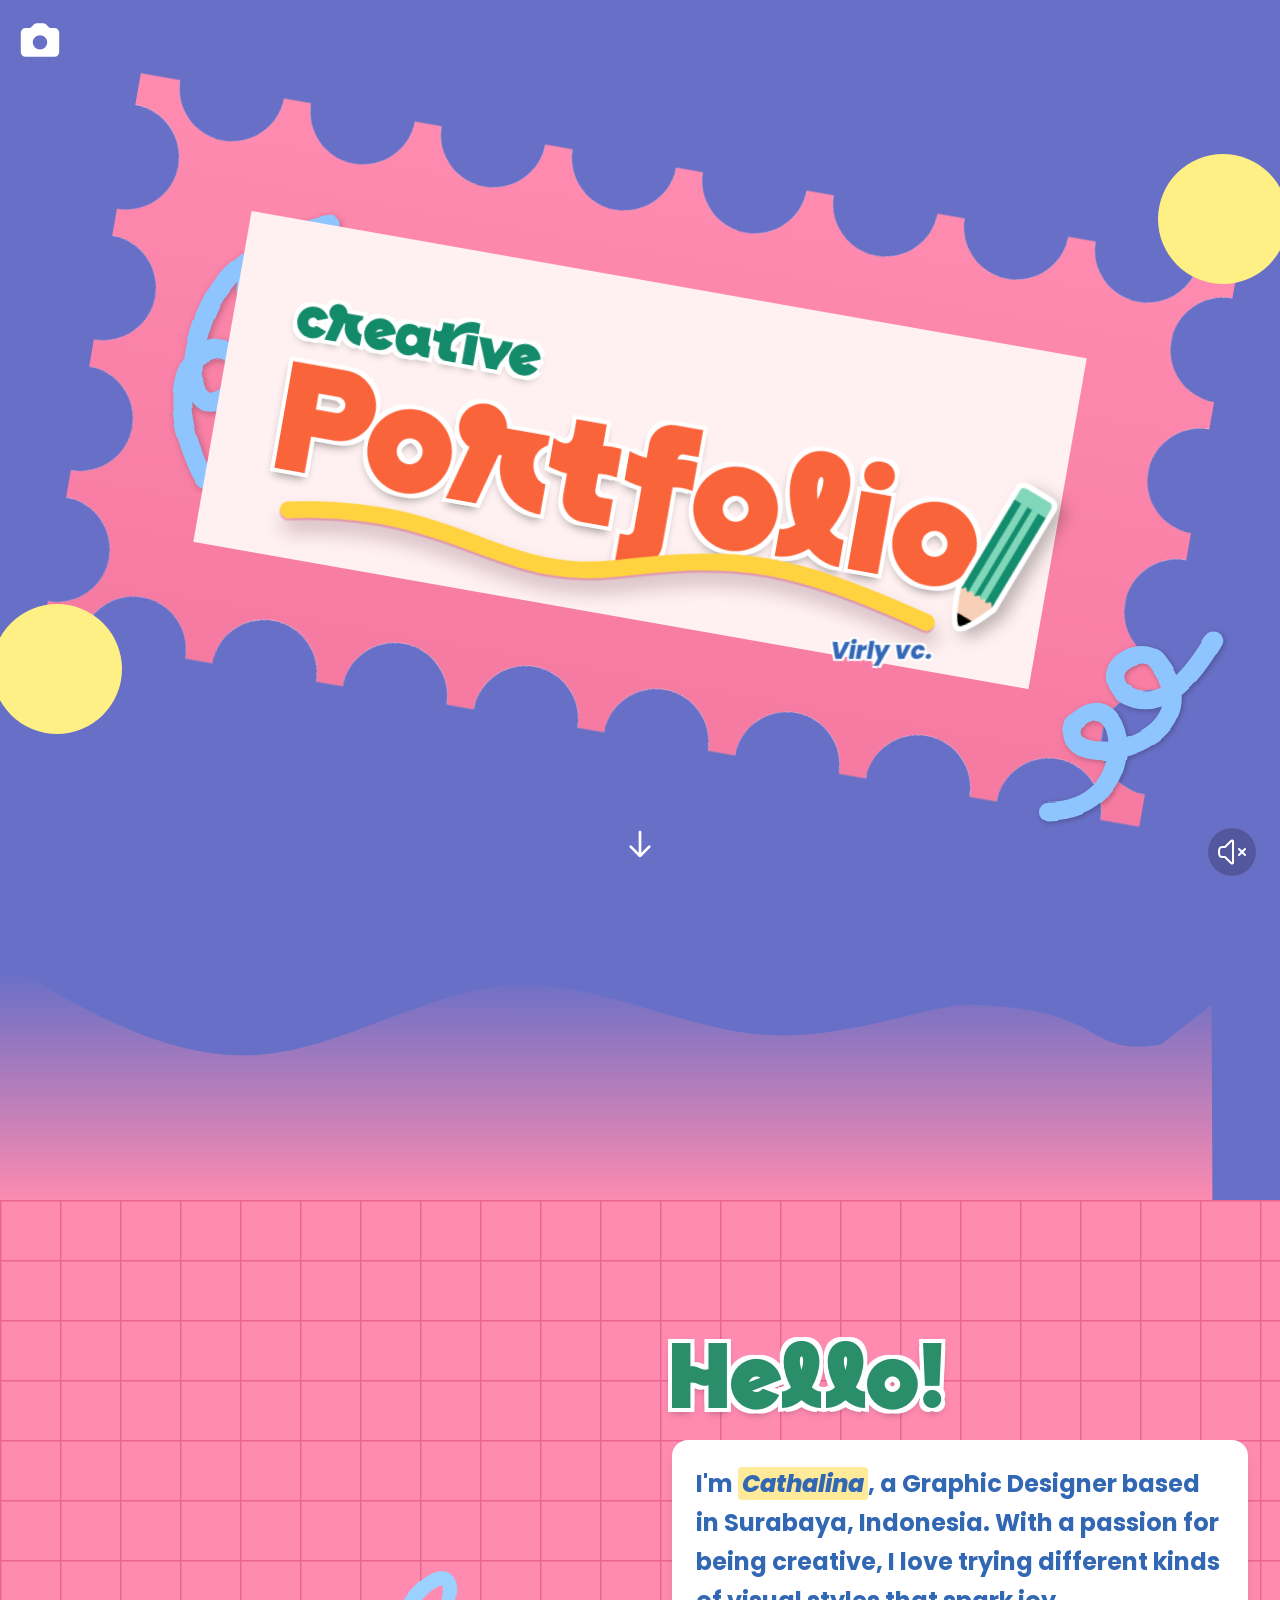
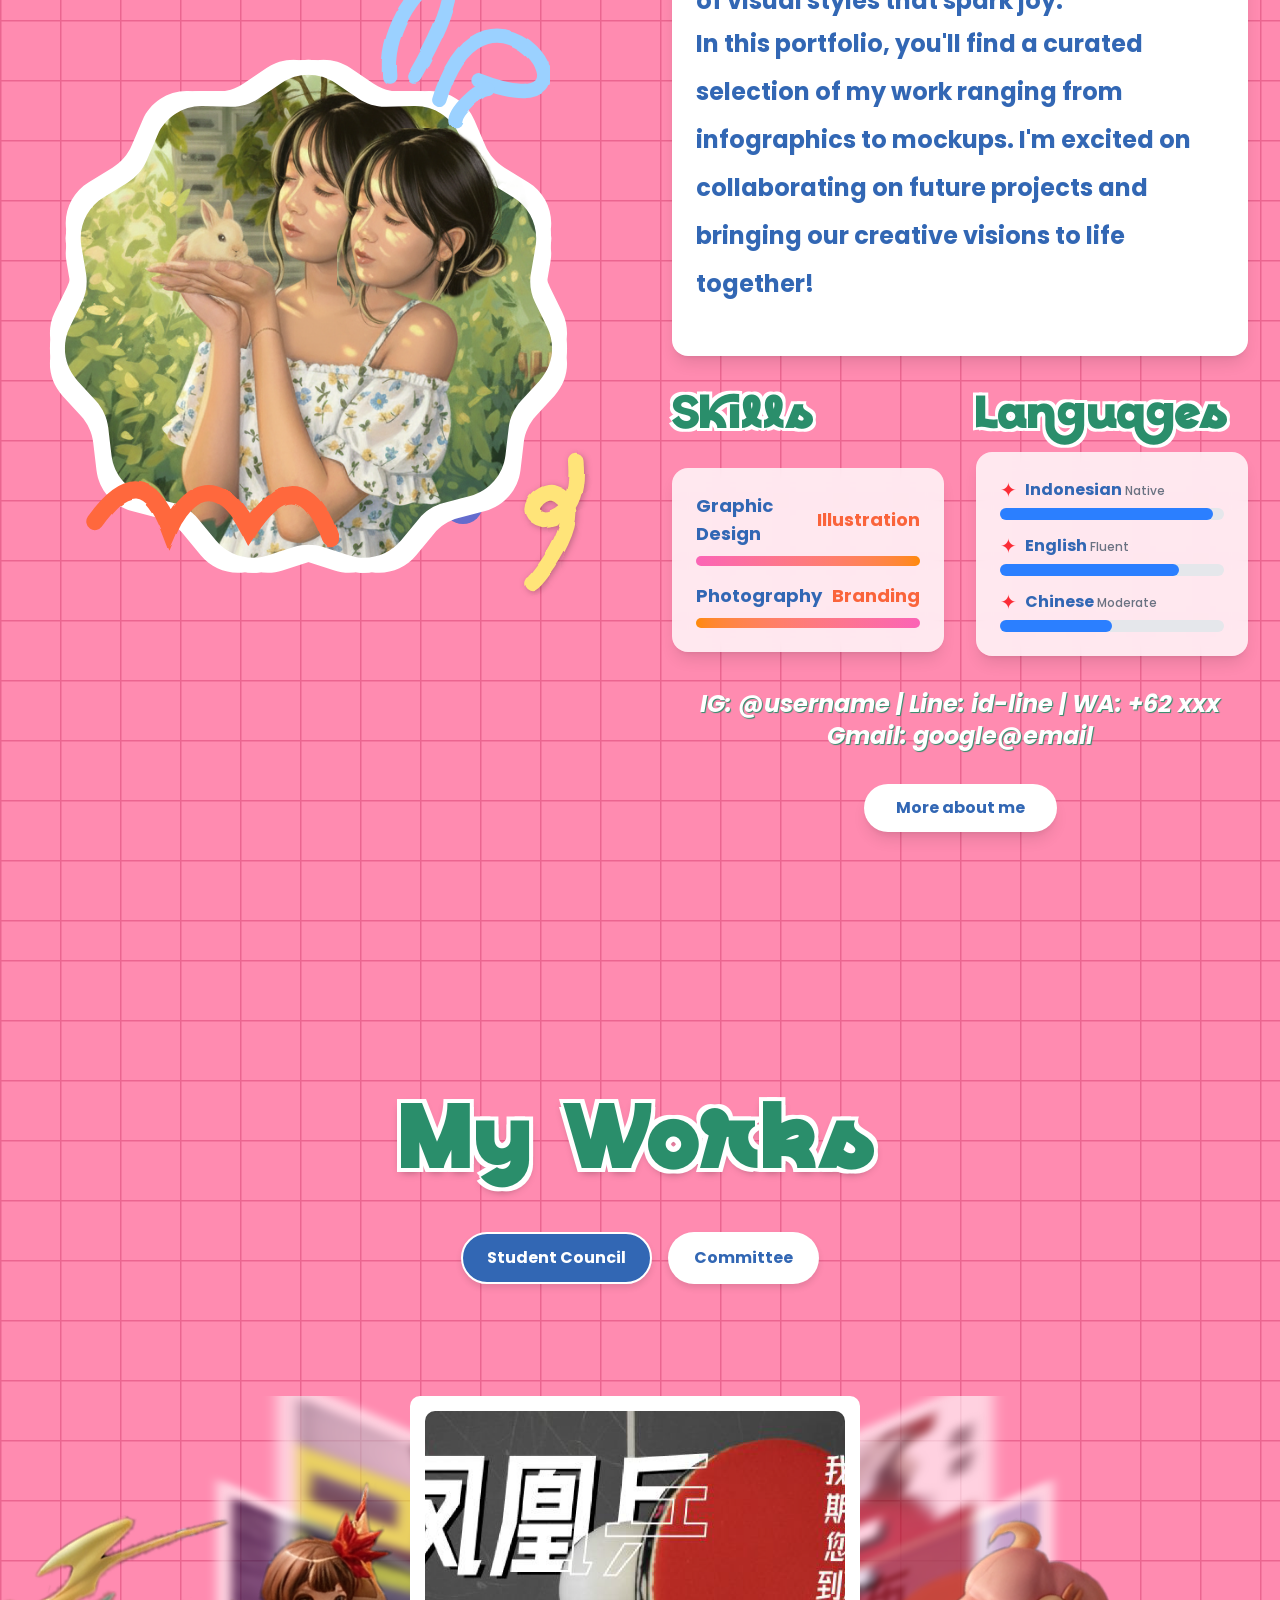
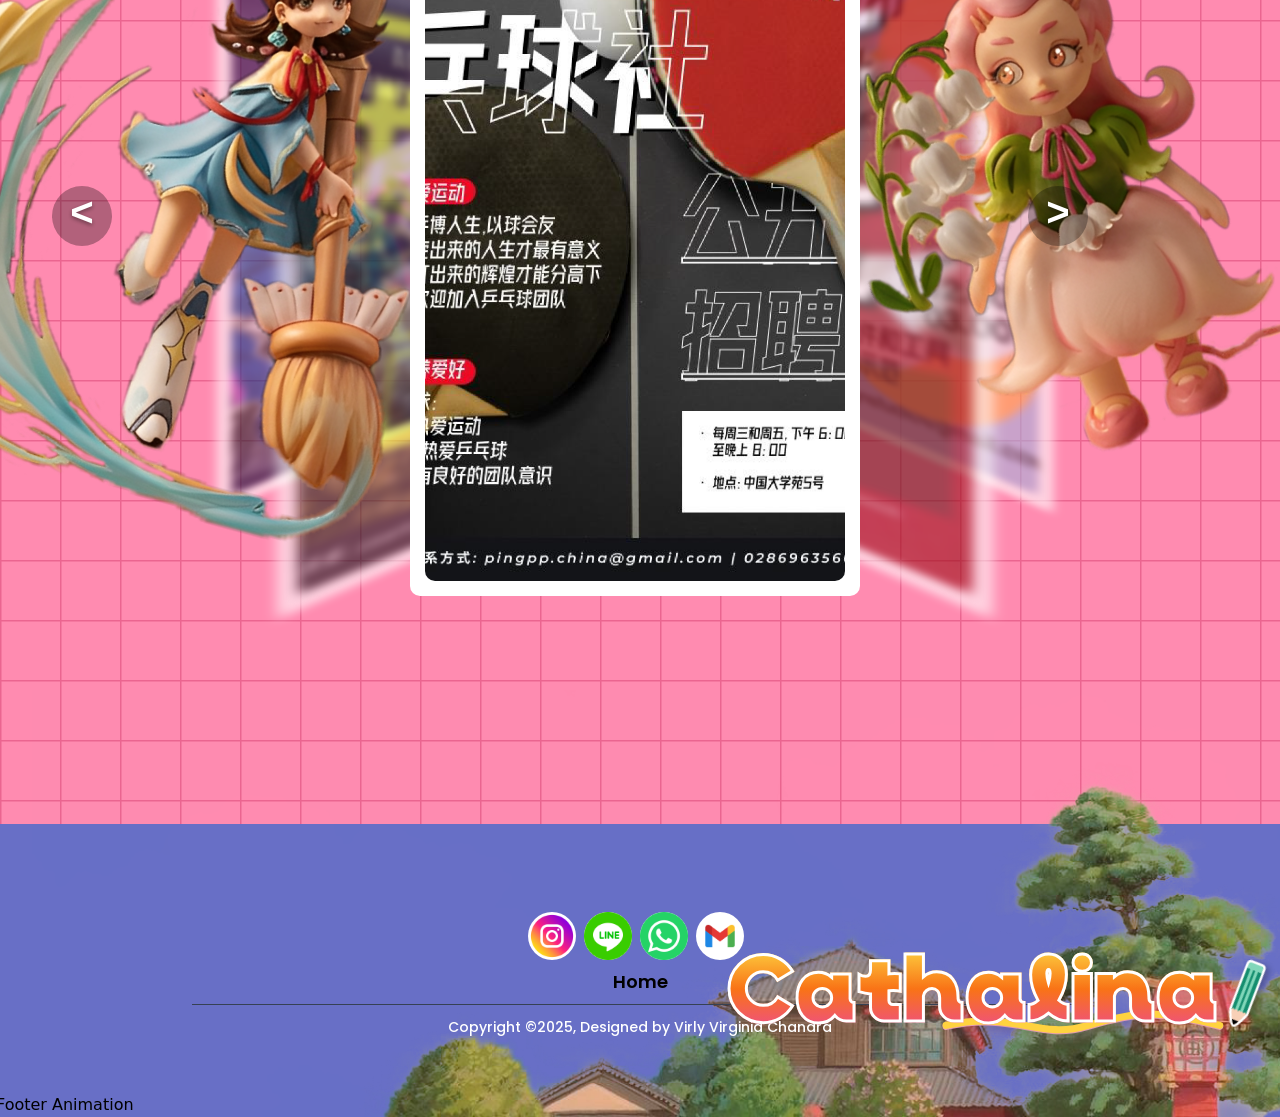
==== commit bcfa3fee: "few changes here and there" ====
--- a/index.html
+++ b/index.html
@@ -156,10 +156,10 @@
                                 <path class="scribble-path" style="animation-delay: 2s; filter: drop-shadow(1px 1px 2px rgba(0,0,0,0.25));" d="M 256 56 C 260 54 297 6 269 -2 C 261 -3 248 11 263 15 C 266 15 287 14 284 -22" stroke="currentcolor" stroke-width="10" stroke-linecap="round" stroke-linejoin="round"/>
                             </svg>
                         </div>
-                        <img src="svg/virly-bunny.svg"
+                        <img src="svg/virly-bunny2_embedded.svg"
                             class="w-full h-auto relative z-10 translate-y-[-50px]
                                     [filter:drop-shadow(15px_0_0_white)_drop-shadow(-15px_0_0_white)_drop-shadow(0_15px_0_white)_drop-shadow(0_-15px_0_white)]" />
-                        <img src="svg/virly-head.svg" 
+                        <img src="svg/virly-head2.svg" 
                             alt="Kepala Virly luar bingkai" 
                             class="absolute top-68.5 left-82.5 w-[32%] h-auto z-20 -translate-x-4 -translate-y-8 scale-110" />
                     </div>
@@ -169,7 +169,7 @@
                             <h2 class="font-drinks-fruit text-5xl md:text-8xl font-brand mb-4 animate-slide-in-up" style="color: #2A8E6B; text-shadow: -4px -4px 0 #FFF, 4px -4px 0 #FFF, -4px 4px 0 #FFF, 4px 4px 0 #FFF, -2px 0 0 #FFF, 2px 0 0 #FFF, 0 -2px 0 #FFF, 0 2px 0 #FFF, 0 4px 8px rgba(0,0,0,0.35);">Hello!</h2>
                             <div class="bg-white backdrop-blur-sm p-6 rounded-2xl shadow-lg w-full max-w-none animate-slide-in-right">
                                 <p class="font-poppins font-bold text-2xl md:text-2xl leading-relaxed animate-slide-in-right" style="color: #3267B4">
-                                    I'm <span class="italic font-extrabold bg-[#FFEA99] px-1 rounded">Virly</span>, a Graphic Designer based in Surabaya, Indonesia. With a passion for being creative, I love trying different kinds of visual styles that spark joy.
+                                    I'm <span class="italic font-extrabold bg-[#FFEA99] px-1 rounded">Cathalina</span>, a Graphic Designer based in Surabaya, Indonesia. With a passion for being creative, I love trying different kinds of visual styles that spark joy.
                                 </p>
                                  <p class="font-poppins font-bold text-2xl md:text-2xl mb-6 leading-loose animate-slide-in-right" style="color: #3267B4">
                                  In this portfolio, you'll find a curated selection of my work ranging from infographics to mockups. I'm excited on collaborating on future projects and bringing our creative visions to life together!</p>
@@ -237,12 +237,12 @@
                             <div class="contact-links font-poppins font-bold italic text-center text-xl md:text-2xl text-white animate-slide-in-up"
                                 style="text-shadow: 1px 1px 1px #2A8E6B;">
                                 <p>
-                                    <a href="https://www.instagram.com/virlyvc/" target="_blank" rel="noopener noreferrer">IG: @virlyvc</a> | 
-                                    <a href="https://line.me/ti/p/~virrvc" target="_blank" rel="noopener noreferrer">Line: virrvc</a> | 
-                                    <a href="https://wa.me/62895406377667" target="_blank" rel="noopener noreferrer">WA: +62 895406377667</a>
+                                    <a href="https://www.instagram.com/dummy/" target="_blank" rel="noopener noreferrer">IG: @username</a> | 
+                                    <a href="https://line.me/ti/p/~dummy" target="_blank" rel="noopener noreferrer">Line: id-line</a> | 
+                                    <a href="https://wa.me/dummy" target="_blank" rel="noopener noreferrer">WA: +62 xxx</a>
                                 </p>
                                 <p>
-                                    <a href="https://mail.google.com/mail/?view=cm&fs=1&to=virlyvirginia.vv@gmail.com&su=Pertanyaan%20dari%20Website&body=Halo%20Virly%20Selamat%20Ulang%20Tahun!!!" target="_blank" rel="noopener noreferrer">Gmail: virlyvirginia.vv@gmail.com</a>
+                                    <a href="https://mail.google.com/mail/?view=cm&fs=1&to=google@gmail.com&su=Pertanyaan%20dari%20Website&body=Halo%20Dummy!" target="_blank" rel="noopener noreferrer">Gmail: google@email</a>
                                 </p>
                             </div>
                             <div class="text-center mt-8">
@@ -339,16 +339,20 @@
                 <div>
                     <img src="images/Cathalina ngintip.gif" alt="Footer Animation" class="w-135 absolute bottom-0 -left-5 z-50" />
                 </div>
+                <div>
+                    <img src="images/house.png" alt="Footer Animation" class="w-full absolute bottom-0 z-1" />
+                </div>
 
                 <div class="font-drinks-fruit text-8xl absolute bottom-20 right-15 flex items-center z-50">
-                    <span class="hover-lift text-gradient-custom text-stroke-2 stroke-white">V</span>
+                    <span class="hover-lift text-gradient-custom text-stroke-2 stroke-white">C</span>
+                    <span class="hover-lift text-gradient-custom text-stroke-2 stroke-white">a</span>
+                    <span class="hover-lift text-gradient-custom text-stroke-2 stroke-white">t</span>
+                    <span class="hover-lift text-gradient-custom text-stroke-2 stroke-white">h</span>
+                    <span class="hover-lift text-gradient-custom text-stroke-2 stroke-white">a</span>
+                    <span class="hover-lift text-gradient-custom text-stroke-2 stroke-white">l</span>
                     <span class="hover-lift text-gradient-custom text-stroke-2 stroke-white">i</span>
-                    <span class="hover-lift text-gradient-custom text-stroke-2 stroke-white">r</span>
-                    <span class="hover-lift text-gradient-custom text-stroke-2 stroke-white">l</span>
-                    <span class="hover-lift text-gradient-custom text-stroke-2 stroke-white">y</span>
-                    <span class="w-6"></span> 
-                    <span class="hover-lift text-gradient-custom text-stroke-2 stroke-white">V</span>
-                    <span class="hover-lift text-gradient-custom text-stroke-2 stroke-white">C</span>
+                    <span class="hover-lift text-gradient-custom text-stroke-2 stroke-white">n</span>
+                    <span class="hover-lift text-gradient-custom text-stroke-2 stroke-white">a</span>
                 </div>
                  <div class="relative mt-[-4.5rem] h-20">
                     <svg class="absolute top-42 right-2 w-1/4 h-auto" viewBox="0 0 300 40" style="overflow: visible;">
@@ -362,19 +366,19 @@
 
                     <div class="flex justify-center mb-2">
 
-                        <a href="https://www.instagram.com/virlyvc/" target="_blank" rel="noopener noreferrer" class="mr-2 w-12 h-12 bg-white rounded-full flex items-center justify-center text-black hover:bg-gray-200 transition-colors duration-300 transform hover:scale-110" aria-label="Instagram">
+                        <a href="https://www.instagram.com/dummy/" target="_blank" rel="noopener noreferrer" class="mr-2 w-12 h-12 bg-white rounded-full flex items-center justify-center text-black hover:bg-gray-200 transition-colors duration-300 transform hover:scale-110" aria-label="Instagram">
                             <img src="images/instagram.png" alt="Instagram" class="w-full h-auto">
                         </a> 
 
-                        <a href="https://line.me/ti/p/~virrvc" target="_blank" rel="noopener noreferrer" class="mr-2 w-12 h-12 bg-white rounded-full flex items-center justify-center text-black hover:bg-gray-200 transition-colors duration-300 transform hover:scale-110" aria-label="Line">
+                        <a href="https://line.me/ti/p/~dummy" target="_blank" rel="noopener noreferrer" class="mr-2 w-12 h-12 bg-white rounded-full flex items-center justify-center text-black hover:bg-gray-200 transition-colors duration-300 transform hover:scale-110" aria-label="Line">
                             <img src="images/line.png" alt="Line" class="w-full h-auto">
                         </a>
 
-                        <a href="https://wa.me/62895406377667" target="_blank" rel="noopener noreferrer" class="mr-2 w-12 h-12 bg-white rounded-full flex items-center justify-center text-black hover:bg-gray-200 transition-colors duration-300 transform hover:scale-110" aria-label="WhatsApp">
+                        <a href="https://wa.me/dummy" target="_blank" rel="noopener noreferrer" class="mr-2 w-12 h-12 bg-white rounded-full flex items-center justify-center text-black hover:bg-gray-200 transition-colors duration-300 transform hover:scale-110" aria-label="WhatsApp">
                             <img src="images/whatsapp.png" alt="WhatsApp" class="w-full h-auto">
                         </a>
 
-                        <a href="https://mail.google.com/mail/?view=cm&fs=1&to=virlyvirginia.vv@gmail.com" target="_blank" rel="noopener noreferrer" class="mr-2 w-12 h-12 bg-white rounded-full flex items-center justify-center text-black hover:bg-gray-200 transition-colors duration-300 transform hover:scale-110" aria-label="Gmail">
+                        <a href="https://mail.google.com/mail/?view=cm&fs=1&to=google@gmail.com" target="_blank" rel="noopener noreferrer" class="mr-2 w-12 h-12 bg-white rounded-full flex items-center justify-center text-black hover:bg-gray-200 transition-colors duration-300 transform hover:scale-110" aria-label="Gmail">
                             <img src="images/gmail.png" alt="Gmail" class="w-full h-auto">
                         </a>
                     </div>
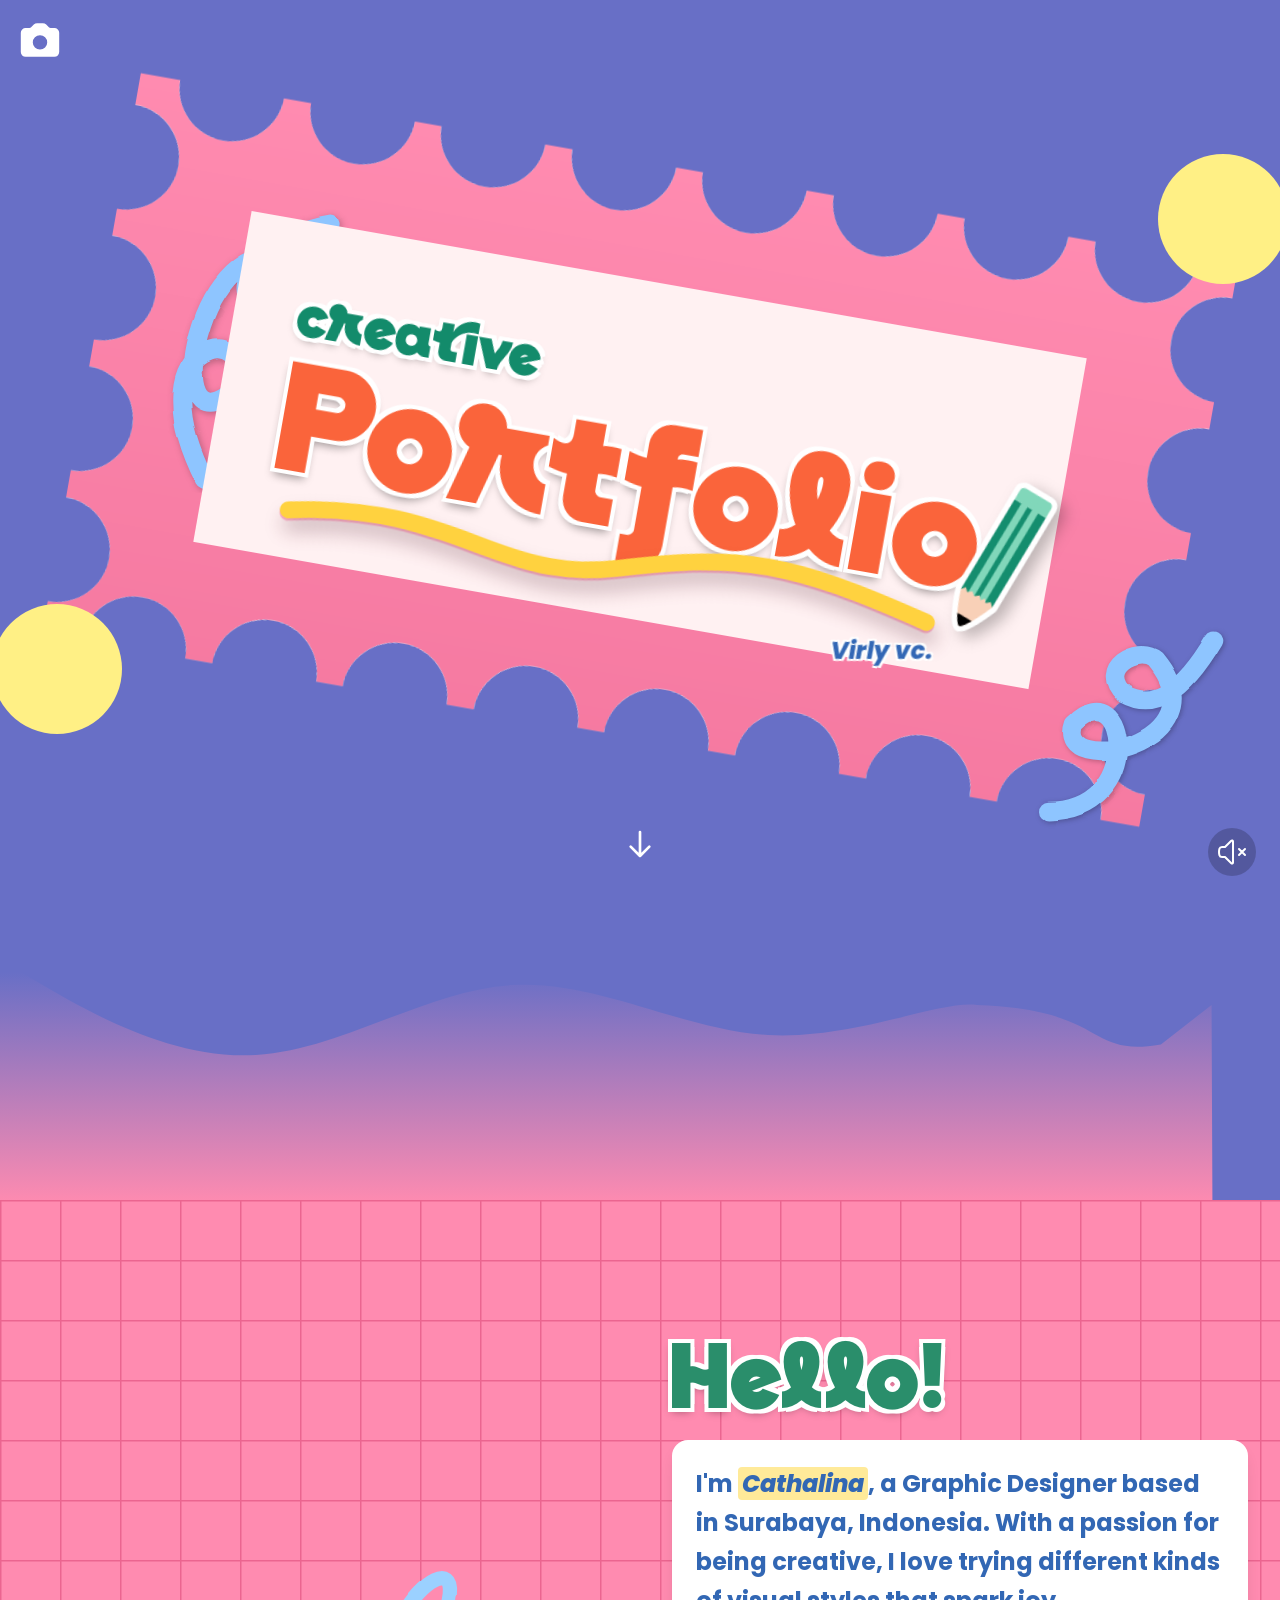
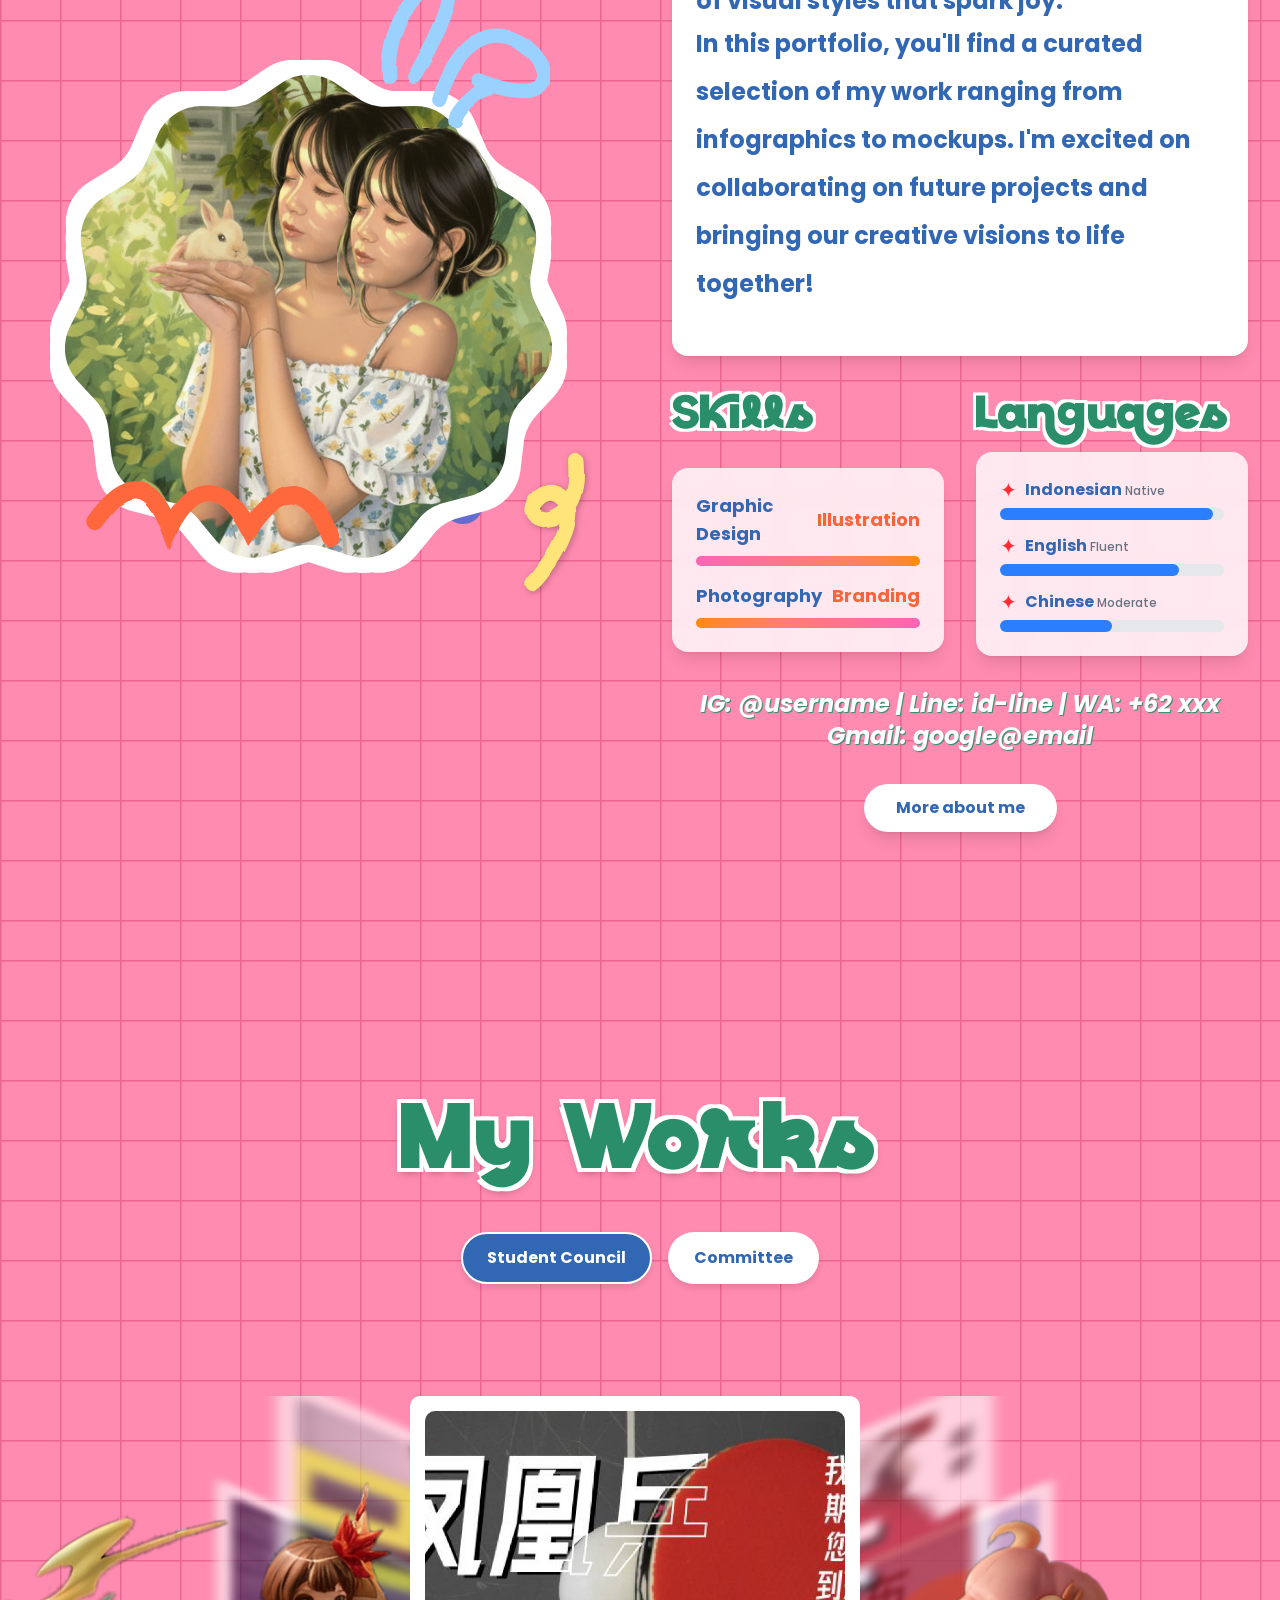
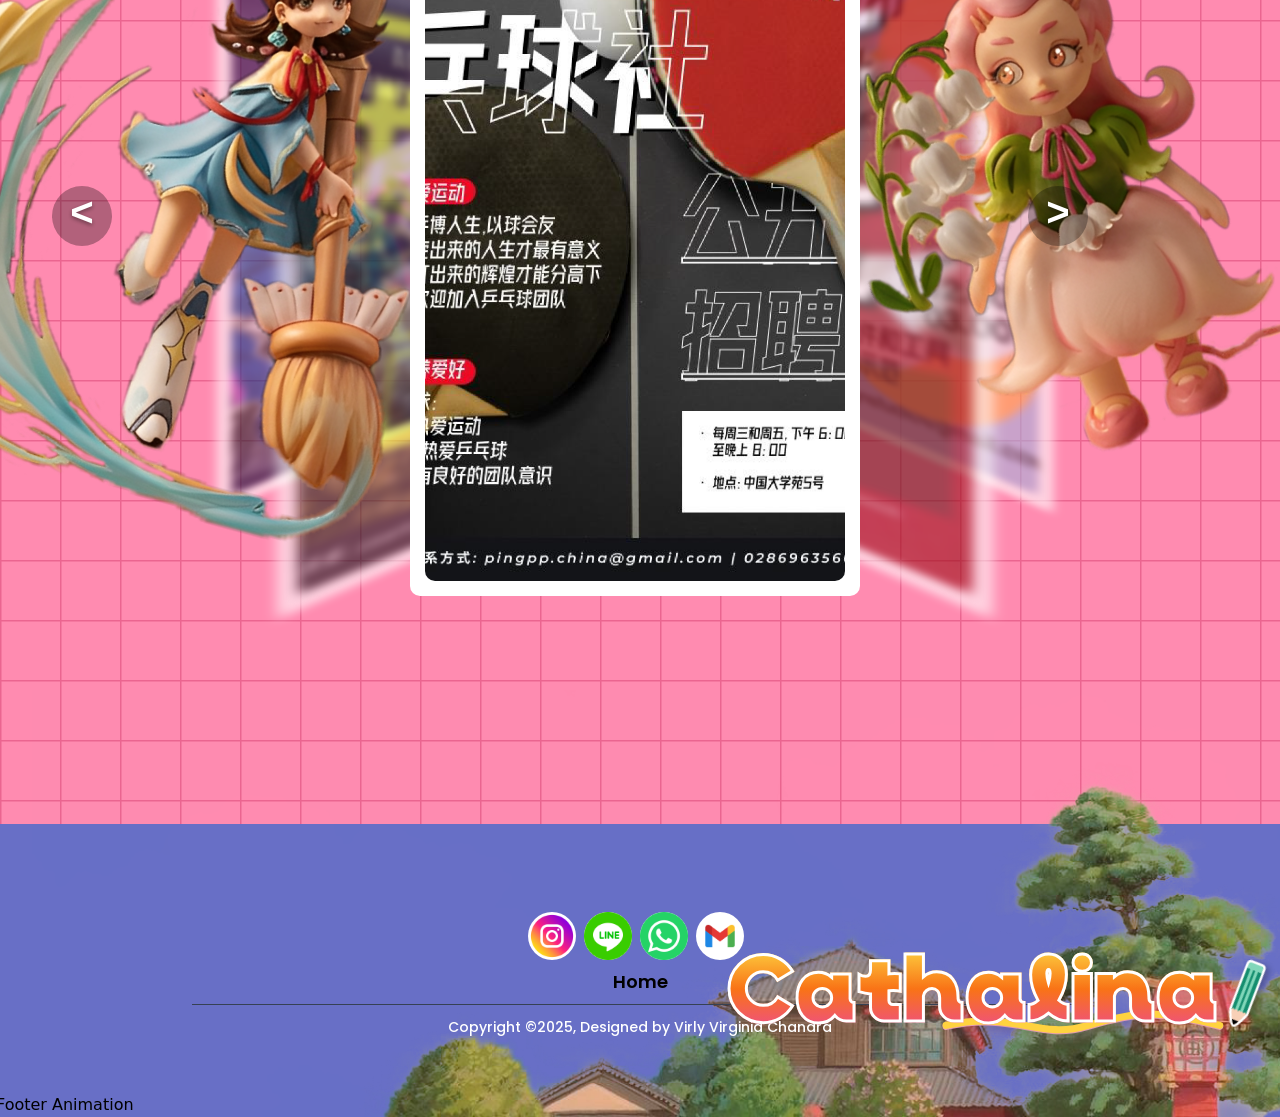
==== commit 9bdb2306: "Picture and name changes" ====
--- a/index.html
+++ b/index.html
@@ -3,7 +3,7 @@
 <head>
     <meta charset="UTF-8">
     <meta name="viewport" content="width=device-width, initial-scale=1.0">
-    <title>Portfolio Virly</title>
+    <title>Portfolio Cathalina</title>
 
     <link rel="icon" type="image/jpeg" href="images/buat yang diatas.png">
 
@@ -414,7 +414,7 @@
                             <span class="font-plus-jakarta-sans font-extralight italic">photography </span><span class="font-montserrat font-medium">portfolio.</span>
                         </h1>
                         <div class="flex justify-between items-center mt-4 text-base sm:text-lg tracking-widest font-montserrat">
-                            <p class="font-medium uppercase">BY VIRLY VC</p>
+                            <p class="font-medium uppercase">BY CATHALINA</p>
                             <p class="font-normal">2025</p>
                         </div>
                     </div>
@@ -429,16 +429,16 @@
                     font-weight: bold;
                 ">
                     <div class="list">
-                        <div class="item" style="--position: 1; display: flex; justify-content: center; align-items: center;">Virly vc.</div>
-                        <div class="item" style="--position: 2; display: flex; justify-content: center; align-items: center;">Virly vc.</div>
-                        <div class="item" style="--position: 3; display: flex; justify-content: center; align-items: center;">Virly vc.</div>
-                        <div class="item" style="--position: 4; display: flex; justify-content: center; align-items: center;">Virly vc.</div>
-                        <div class="item" style="--position: 5; display: flex; justify-content: center; align-items: center;">Virly vc.</div>
-                        <div class="item" style="--position: 6; display: flex; justify-content: center; align-items: center;">Virly vc.</div>
-                        <div class="item" style="--position: 7; display: flex; justify-content: center; align-items: center;">Virly vc.</div>
-                        <div class="item" style="--position: 8; display: flex; justify-content: center; align-items: center;">Virly vc.</div>
-                        <div class="item" style="--position: 9; display: flex; justify-content: center; align-items: center;">Virly vc.</div>
-                        <div class="item" style="--position: 10; display: flex; justify-content: center; align-items: center;">Virly vc.</div>
+                        <div class="item" style="--position: 1; display: flex; justify-content: center; align-items: center;">Cathalina.</div>
+                        <div class="item" style="--position: 2; display: flex; justify-content: center; align-items: center;">Cathalina.</div>
+                        <div class="item" style="--position: 3; display: flex; justify-content: center; align-items: center;">Cathalina.</div>
+                        <div class="item" style="--position: 4; display: flex; justify-content: center; align-items: center;">Cathalina.</div>
+                        <div class="item" style="--position: 5; display: flex; justify-content: center; align-items: center;">Cathalina.</div>
+                        <div class="item" style="--position: 6; display: flex; justify-content: center; align-items: center;">Cathalina.</div>
+                        <div class="item" style="--position: 7; display: flex; justify-content: center; align-items: center;">Cathalina.</div>
+                        <div class="item" style="--position: 8; display: flex; justify-content: center; align-items: center;">Cathalina.</div>
+                        <div class="item" style="--position: 9; display: flex; justify-content: center; align-items: center;">Cathalina.</div>
+                        <div class="item" style="--position: 10; display: flex; justify-content: center; align-items: center;">Cathalina.</div>
                     </div>
                 </div>
             </section>
@@ -452,19 +452,19 @@
 
                 <div class="relative z-30 max-w-6xl mx-auto grid grid-cols-1 md:grid-cols-2 gap-16 items-center top-30">
                     <div class="relative w-full h-[500px] flex items-center justify-center top-25">
-                        <img src="images/Foto1.png" alt="Foto 1" 
+                        <img src="images/Camera1.png" alt="Foto 1" 
                             class="absolute rounded-lg shadow-2xl w-full max-w-sm h-auto object-cover 
                                     transition-transform duration-300 transform -translate-x-40 -translate-y-24 z-10 hover:scale-105">
                         
-                        <img src="images/Foto2.png" alt="Foto 2" 
+                        <img src="images/Camera2.png" alt="Foto 2" 
                             class="absolute rounded-lg shadow-2xl w-full max-w-sm h-auto object-cover 
                                     transition-transform duration-300 transform -translate-x-1 -translate-y-20 z-20 hover:scale-105">
                         
-                        <img src="images/Foto3.png" alt="Foto 3" 
+                        <img src="images/Camera3.png" alt="Foto 3" 
                             class="absolute rounded-lg shadow-2xl w-full max-w-sm h-auto object-cover 
                                     transition-transform duration-300 transform translate-x-20 translate-y-1 z-30 hover:scale-105">
                         
-                        <img src="images/Foto4.png" alt="Foto 4" 
+                        <img src="images/Camera4.png" alt="Foto 4" 
                             class="absolute rounded-lg shadow-2xl w-full max-w-sm h-auto object-cover 
                                     transition-transform duration-300 transform -translate-x-24 translate-y-12 z-40 hover:scale-105">
                     </div>
@@ -475,7 +475,7 @@
                         </h2>
                         <div class="font-montserrat text-lg sm:text-2xl space-y-6 leading-relaxed">
                             <p>
-                                I’m <span class="underline">Virly Virginia Chandra</span>, a photographer based in Surabaya, Indonesia.
+                                I’m <span class="underline">Cathalina</span>, a photographer based in Surabaya, Indonesia.
                             </p>
                             <p>
                                 In this portfolio, you’ll find a curated selection of
@@ -498,15 +498,15 @@
                         <span class="font-montserrat font-medium">Contact me: </span>
                     </h1>
                     <h1 class="text-4xl sm:text-4xl md:text-4xl tracking-tight">
-                        <a href="https://mail.google.com/mail/?view=cm&fs=1&to=virlyvirginia.vv@gmail.com&su=Pertanyaan%20dari%20Website&body=Halo%20Virly%20Selamat%20Ulang%20Tahun!!!" target="_blank" rel="noopener noreferrer">
-                            <span class="font-montserrat font-medium">virlyvirginia.vv@gmail.com</span>
+                        <a href="https://mail.google.com/mail/?view=cm&fs=1&to=google@gmail.com&su=Pertanyaan%20dari%20Website&body=Halo%20Dummy!!!" target="_blank" rel="noopener noreferrer">
+                            <span class="font-montserrat font-medium">google@gmail.com</span>
                         </a>
                     </h1>
                 </div>
                 <div class="text-white z-10 -translate-x-24 translate-y-12">
                     <h1 class="text-4xl sm:text-4xl md:text-4xl tracking-tight">
-                        <a href="https://wa.me/62895406377667" target="_blank" rel="noopener noreferrer">
-                            <span class="font-montserrat font-medium">+62 895-4063-77667</span>
+                        <a href="https://wa.me/dummy" target="_blank" rel="noopener noreferrer">
+                            <span class="font-montserrat font-medium">+62 xxx</span>
                         </a>
                     </h1>
                 </div>
@@ -515,8 +515,8 @@
                         <span class="font-montserrat font-medium">Instagram handles: </span>
                     </h1>
                     <h1 class="text-4xl sm:text-4xl md:text-4xl tracking-tight">
-                        <a href="https://www.instagram.com/virlyvc/" target="_blank" rel="noopener noreferrer">
-                            <span class="font-montserrat font-medium">@virlyvc & @by_virrvc</span>
+                        <a href="https://www.instagram.com/dummy/" target="_blank" rel="noopener noreferrer">
+                            <span class="font-montserrat font-medium">@username</span>
                         </a>
                     </h1>
                 </div>
@@ -662,36 +662,37 @@
             </section>
             <section id="footer-photo" class="bg-black py-20 sm:py-20 px-6 sm:px-8 relative z-10">
                 <div>
-                    <img src="images/Foto Kamera.png" alt="Footer Animation" class="w-150 absolute bottom-0 left-0" />
+                    <img src="images/Virly Kamera no bg.png" alt="Footer Animation" class="w-150 absolute bottom-0 left-0" />
                 </div>
 
                 <div class="font-montserrat italic font-bold text-8xl absolute bottom-20 right-25 flex items-center z-50">
-                    <span class="hover-lift text-white">V</span>
+                    <span class="hover-lift text-white">C</span>
+                    <span class="hover-lift text-white">a</span>
+                    <span class="hover-lift text-white">t</span>
+                    <span class="hover-lift text-white">h</span>
+                    <span class="hover-lift text-white">a</span>
+                    <span class="hover-lift text-white">l</span>
                     <span class="hover-lift text-white">i</span>
-                    <span class="hover-lift text-white">r</span>
-                    <span class="hover-lift text-white">l</span>
-                    <span class="hover-lift text-white">y</span>
-                    <span class="w-6"></span> 
-                    <span class="hover-lift text-white">V</span>
-                    <span class="hover-lift text-white">C</span>
+                    <span class="hover-lift text-white">n</span>
+                    <span class="hover-lift text-white">a</span>
                 </div>
                 <div class="max-w-4xl mx-auto text-center relative z-10">
 
                     <div class="flex justify-center mb-2">
 
-                        <a href="https://www.instagram.com/virlyvc/" target="_blank" rel="noopener noreferrer" class="mr-2 w-12 h-12 bg-white rounded-full flex items-center justify-center text-black hover:bg-gray-200 transition-colors duration-300 transform hover:scale-110" aria-label="Instagram">
+                        <a href="https://www.instagram.com/dummy/" target="_blank" rel="noopener noreferrer" class="mr-2 w-12 h-12 bg-white rounded-full flex items-center justify-center text-black hover:bg-gray-200 transition-colors duration-300 transform hover:scale-110" aria-label="Instagram">
                             <img src="images/instagram.png" alt="Instagram" class="w-full h-auto">
                         </a> 
 
-                        <a href="https://line.me/ti/p/~virrvc" target="_blank" rel="noopener noreferrer" class="mr-2 w-12 h-12 bg-white rounded-full flex items-center justify-center text-black hover:bg-gray-200 transition-colors duration-300 transform hover:scale-110" aria-label="Line">
+                        <a href="https://line.me/ti/p/dummy" target="_blank" rel="noopener noreferrer" class="mr-2 w-12 h-12 bg-white rounded-full flex items-center justify-center text-black hover:bg-gray-200 transition-colors duration-300 transform hover:scale-110" aria-label="Line">
                             <img src="images/line.png" alt="Line" class="w-full h-auto">
                         </a>
 
-                        <a href="https://wa.me/62895406377667" target="_blank" rel="noopener noreferrer" class="mr-2 w-12 h-12 bg-white rounded-full flex items-center justify-center text-black hover:bg-gray-200 transition-colors duration-300 transform hover:scale-110" aria-label="WhatsApp">
+                        <a href="https://wa.me/dummy" target="_blank" rel="noopener noreferrer" class="mr-2 w-12 h-12 bg-white rounded-full flex items-center justify-center text-black hover:bg-gray-200 transition-colors duration-300 transform hover:scale-110" aria-label="WhatsApp">
                             <img src="images/whatsapp.png" alt="WhatsApp" class="w-full h-auto">
                         </a>
 
-                        <a href="https://mail.google.com/mail/?view=cm&fs=1&to=virlyvirginia.vv@gmail.com" target="_blank" rel="noopener noreferrer" class="mr-2 w-12 h-12 bg-white rounded-full flex items-center justify-center text-black hover:bg-gray-200 transition-colors duration-300 transform hover:scale-110" aria-label="Gmail">
+                        <a href="https://mail.google.com/mail/?view=cm&fs=1&to=google@gmail.com" target="_blank" rel="noopener noreferrer" class="mr-2 w-12 h-12 bg-white rounded-full flex items-center justify-center text-black hover:bg-gray-200 transition-colors duration-300 transform hover:scale-110" aria-label="Gmail">
                             <img src="images/gmail.png" alt="Gmail" class="w-full h-auto">
                         </a>
                     </div>
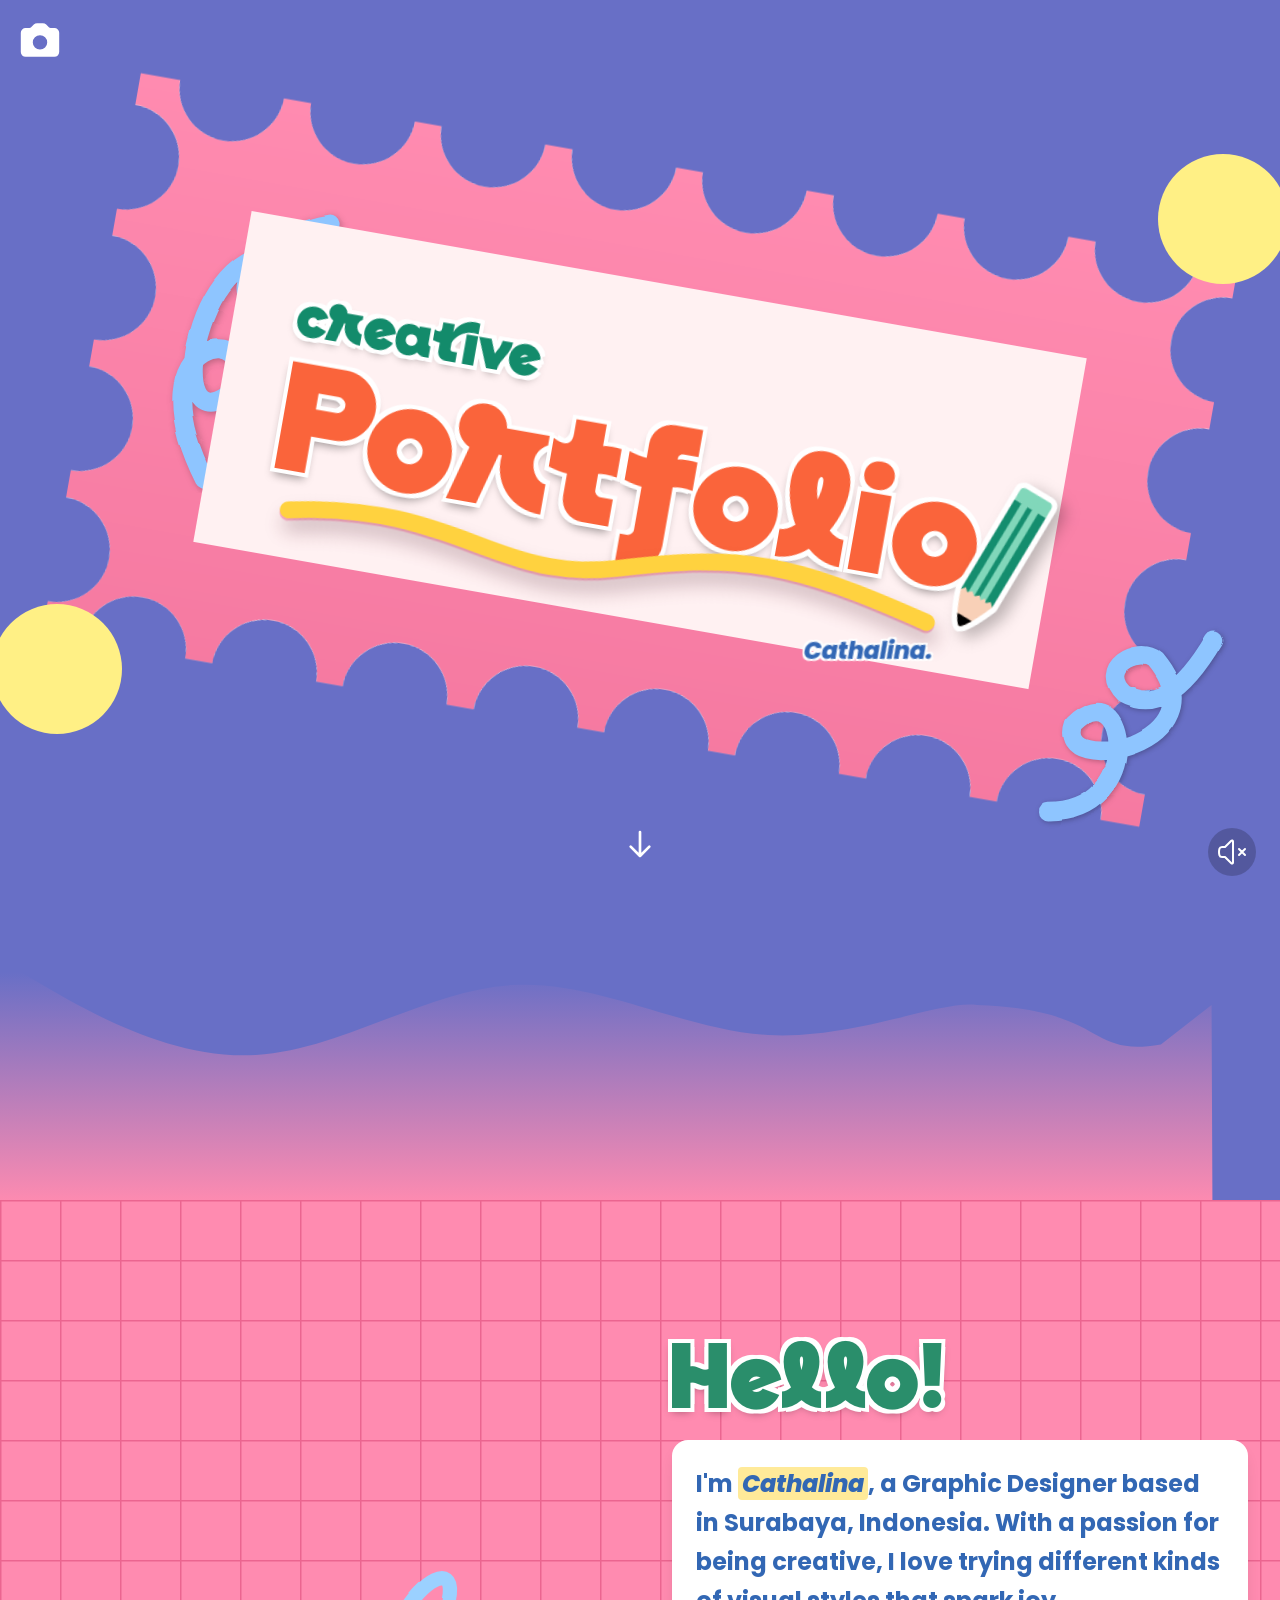
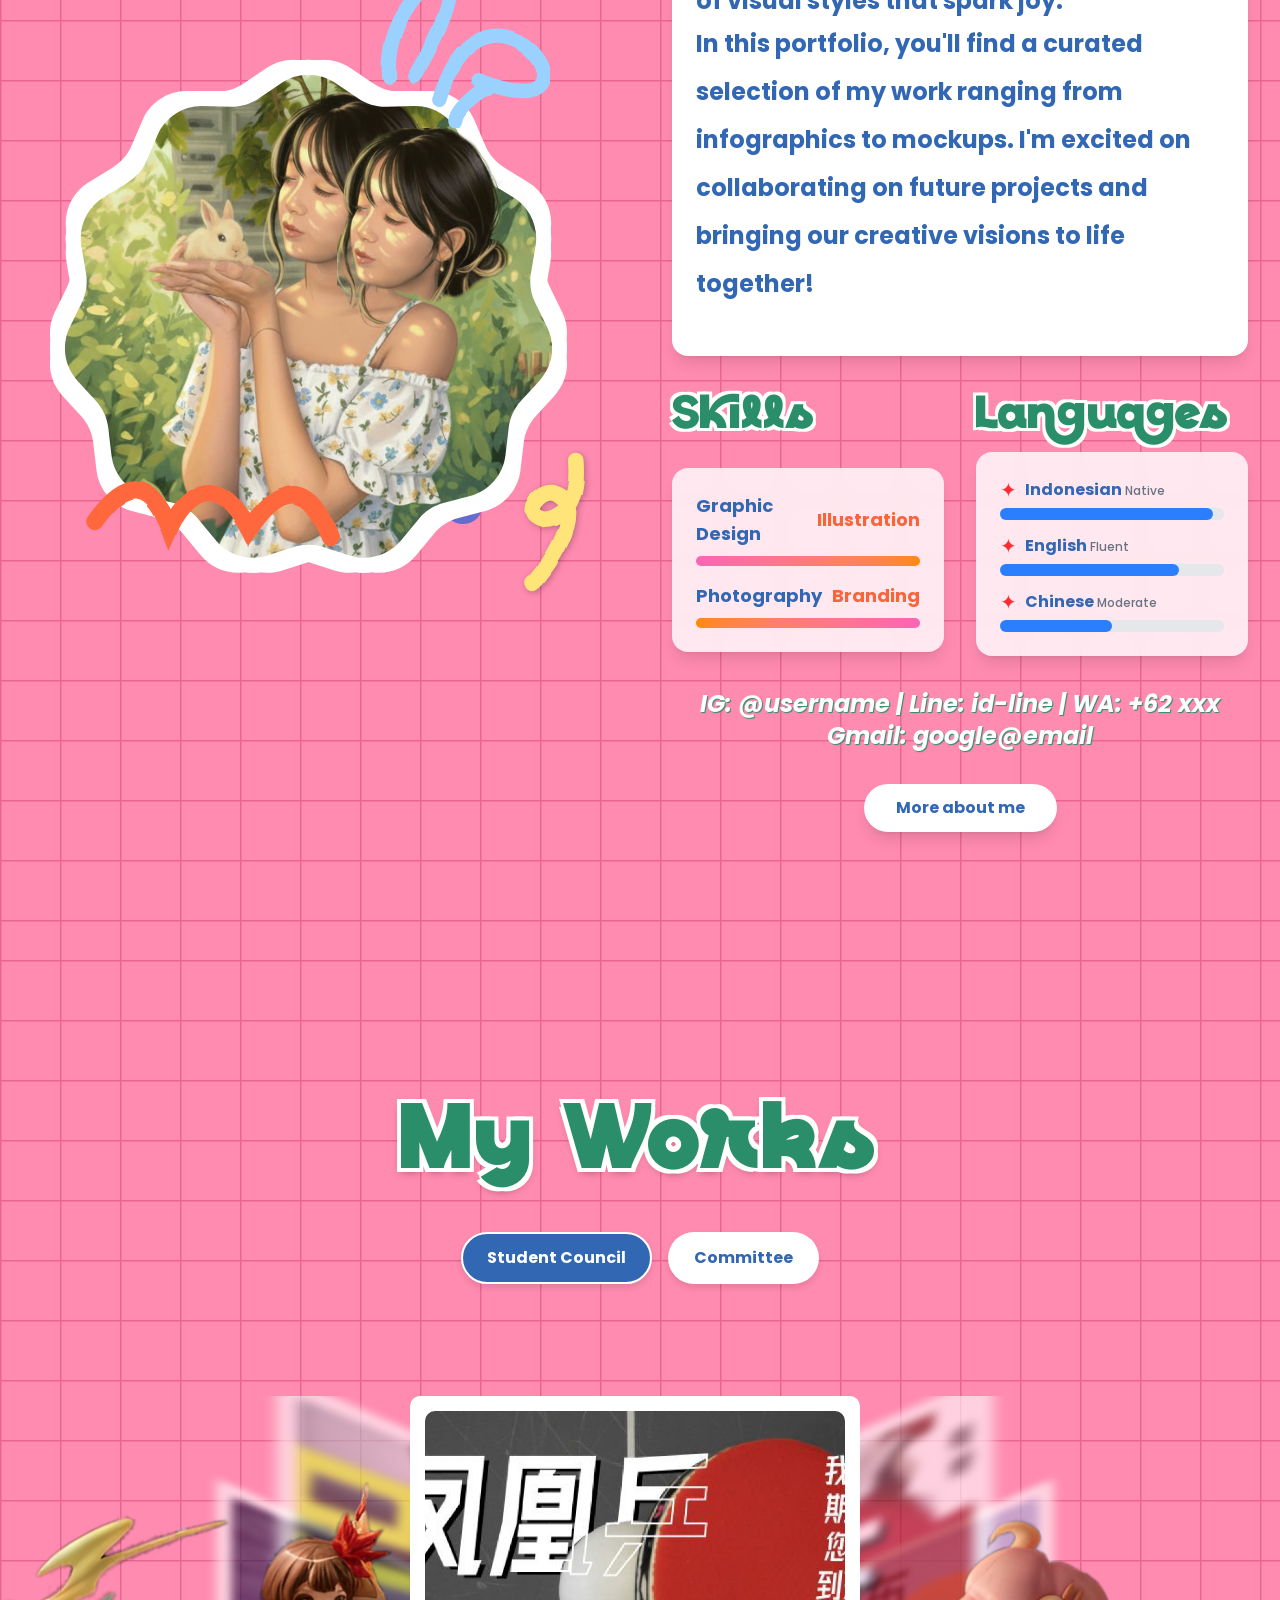
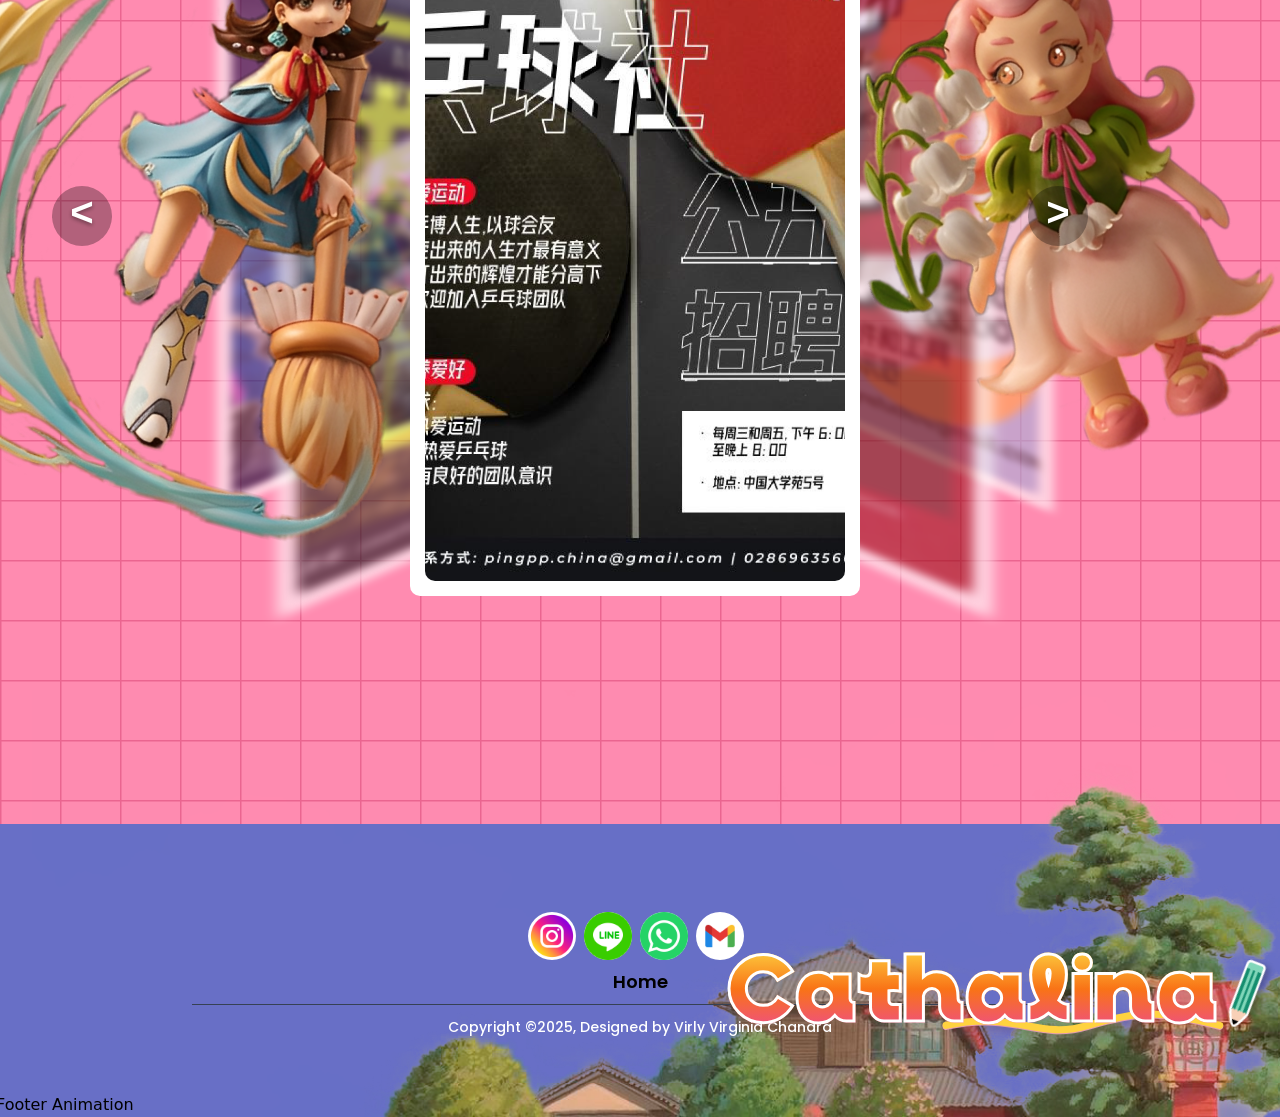
==== commit 5e72fd19: "Sorry forgot one little thing" ====
--- a/index.html
+++ b/index.html
@@ -104,7 +104,7 @@
                                     </svg>
                                     <div class="absolute -bottom-[2.5rem] w-full text-right pr-4 sm:pr-8 transform -rotate-10 animate-slide-in-right" style="animation-delay: 2.8s; animation-fill-mode: both;">
                                         <p class="font-poppins text-2xl font-extrabold italic" style="color: #3267B5; text-shadow: -2px -2px 0 #FFF, 2px -2px 0 #FFF, -2px 2px 0 #FFF, 2px 2px 0 #FFF;">
-                                            Virly vc.
+                                            Cathalina.
                                         </p>
                                     </div>
                                 </div>
